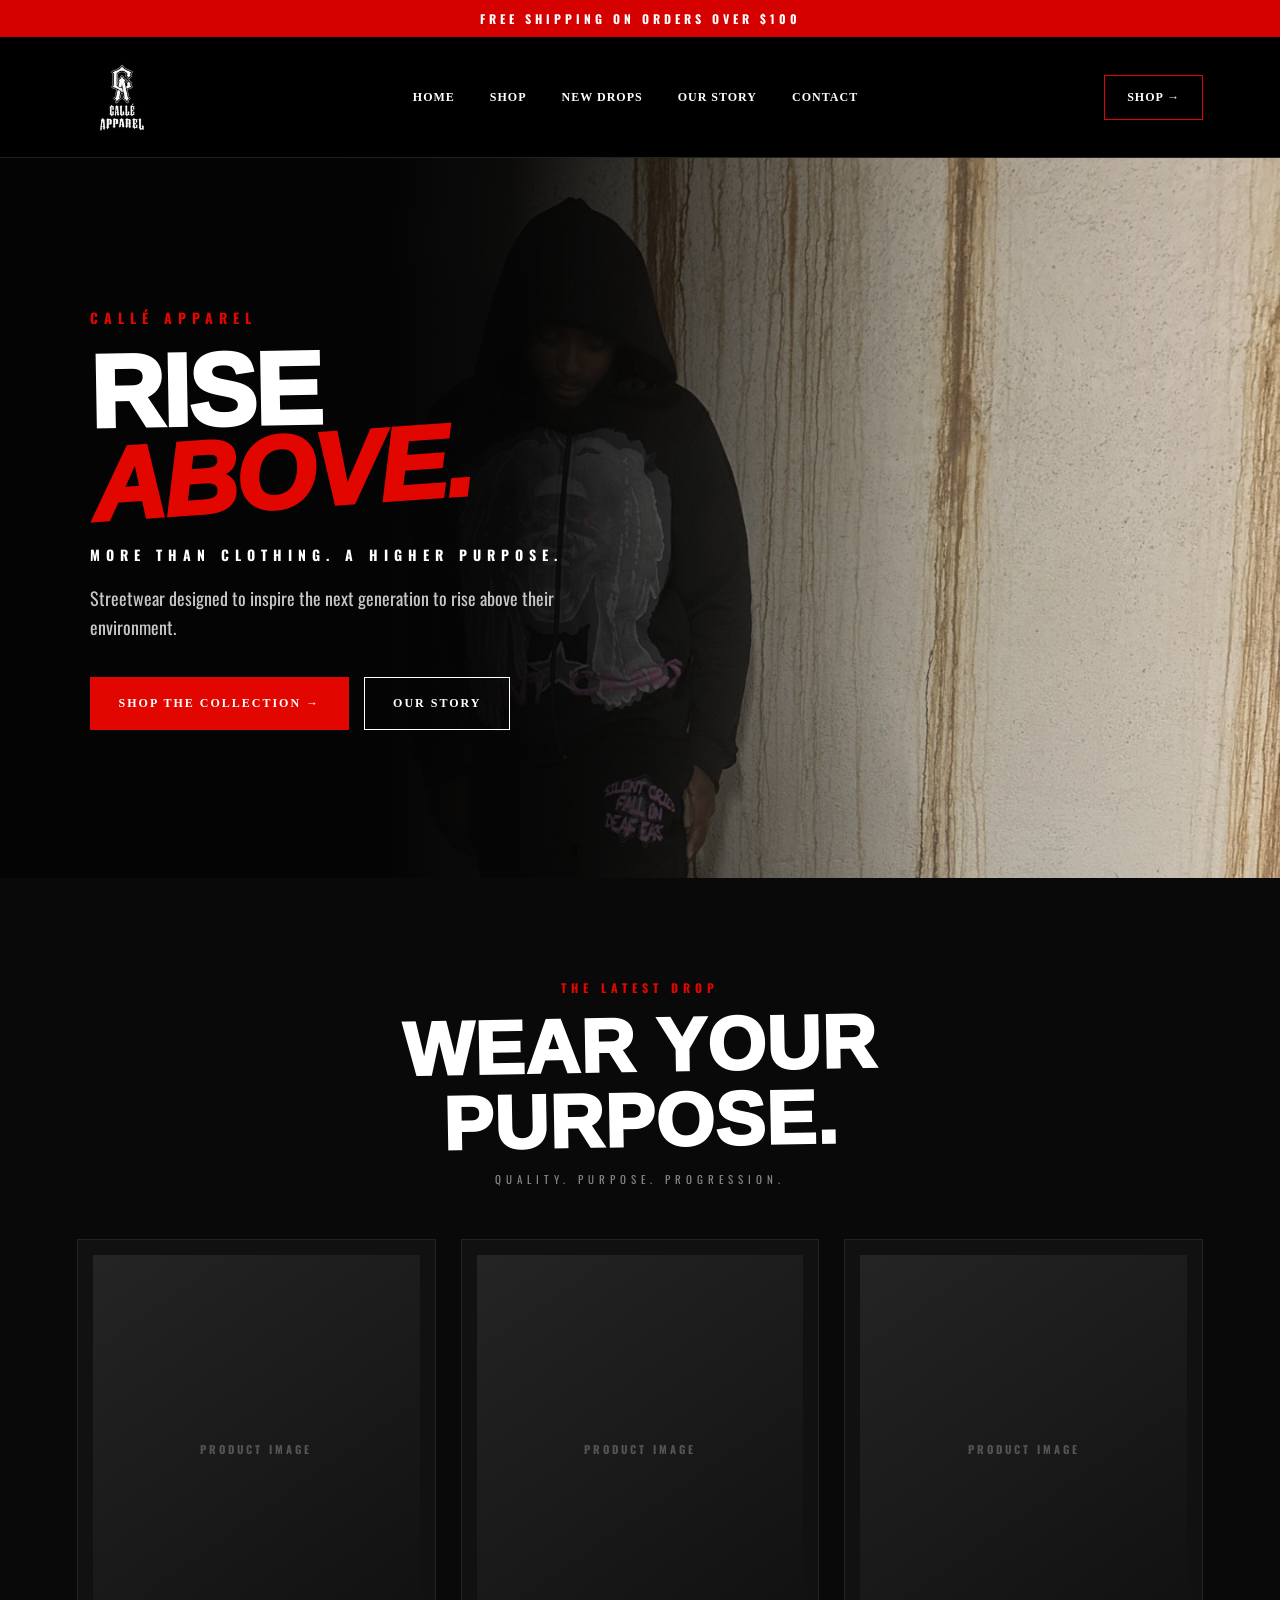
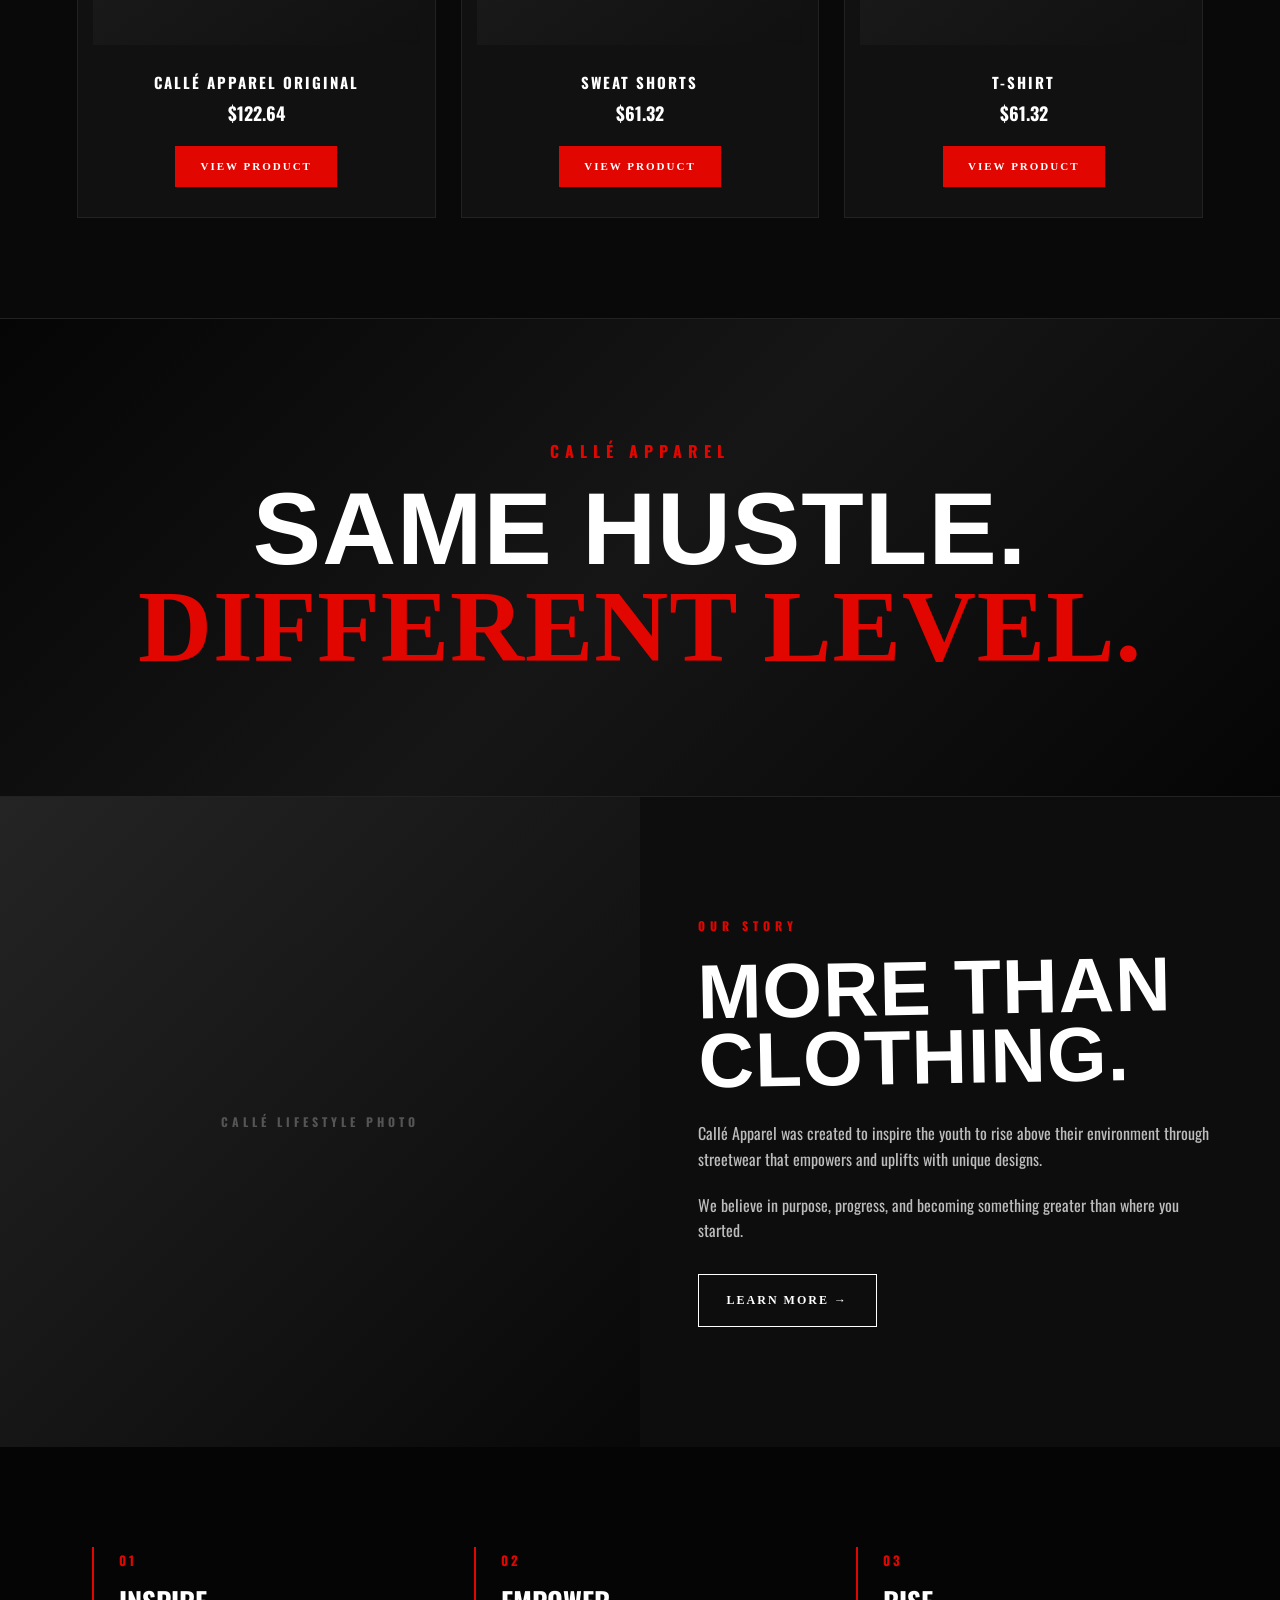
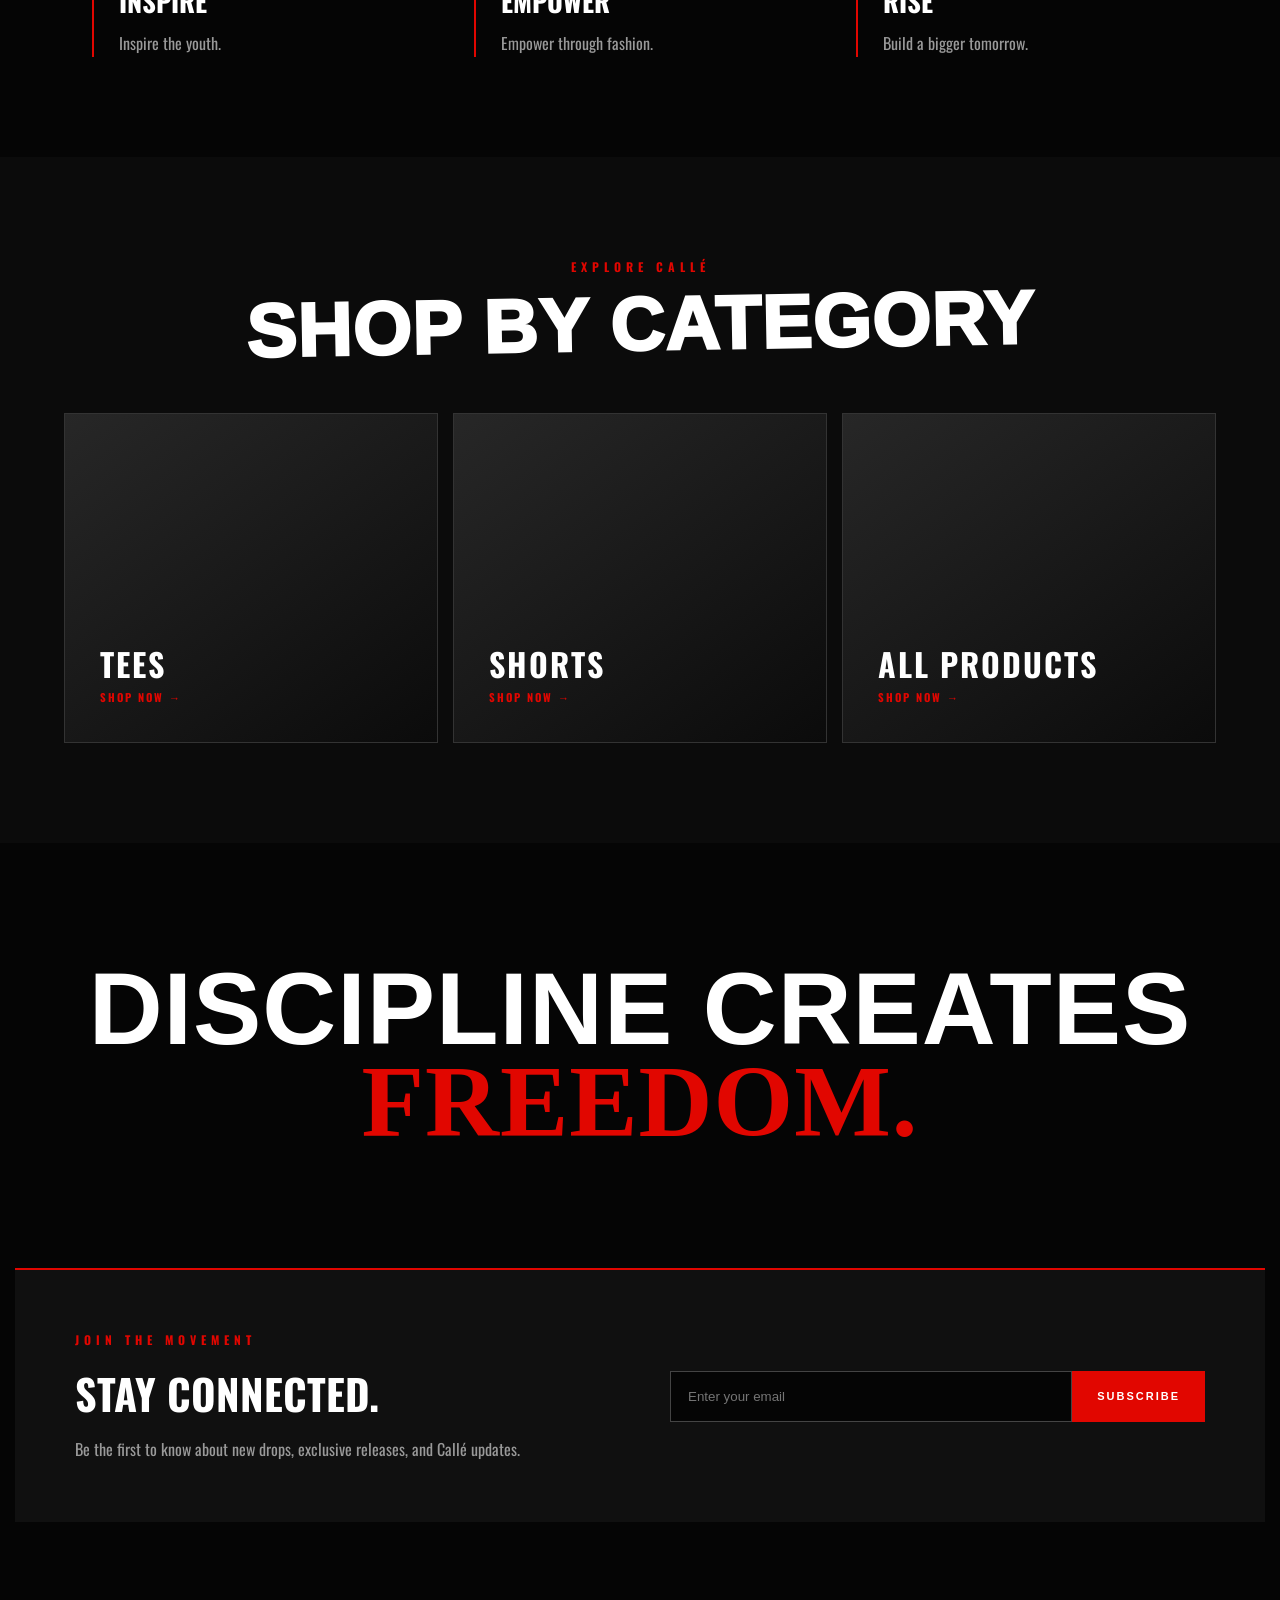
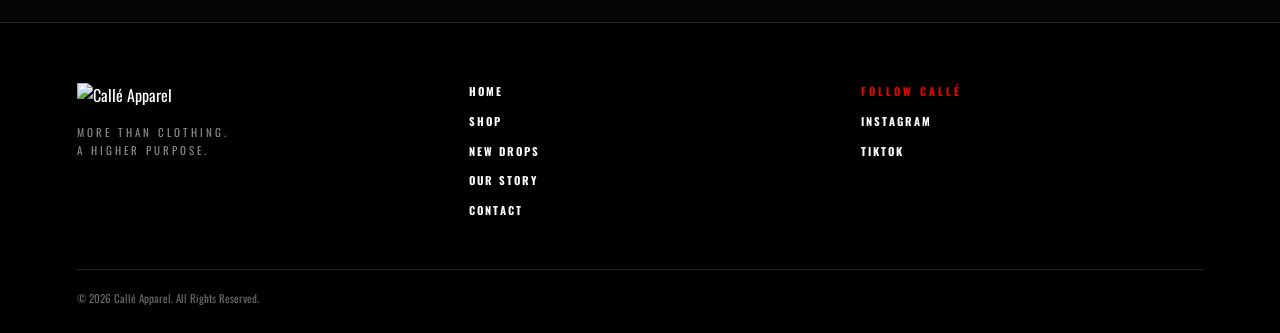
==== index.html @ 1a2d5266 "Update index.html" ====
<!DOCTYPE html>
<html lang="en">

<head>
    <meta charset="UTF-8">
    <meta name="viewport" content="width=device-width, initial-scale=1.0">

    <title>Callé Apparel | Rise Above</title>

    <meta name="description"
          content="Callé Apparel is streetwear designed to inspire the next generation to rise above their environment.">
    
<link rel="preconnect" href="https://fonts.googleapis.com">
<link rel="preconnect" href="https://fonts.gstatic.com" crossorigin>

<link href="https://fonts.googleapis.com/css2?family=Barrio&family=Oswald:wght@400;500;600;700&family=Permanent+Marker&display=swap" rel="stylesheet">
    <link rel="stylesheet" href="style.css">
</head>

<body>

    <!-- ANNOUNCEMENT BAR -->
    <div class="announcement-bar">
        FREE SHIPPING ON ORDERS OVER $100
    </div>


    <!-- NAVIGATION -->
    <header class="site-header">

        <a href="index.html" class="logo">
            <img src="images/Calle-logo.png.jpg" alt="Callé Apparel">
        </a>

        <nav class="nav-links">
            <a href="index.html">HOME</a>
            <a href="#shop">SHOP</a>
            <a href="#new-drops">NEW DROPS</a>
            <a href="#story">OUR STORY</a>
            <a href="#contact">CONTACT</a>
        </nav>

        <a href="#shop" class="nav-shop">
            SHOP →
        </a>

    </header>


    <!-- HERO -->
    <main>

        <section class="hero">

            <div class="hero-overlay"></div>

            <div class="hero-content">

                <p class="hero-small">
                    CALLÉ APPAREL
                </p>

                <h1>
                    RISE
                    <span>ABOVE.</span>
                </h1>

                <p class="hero-tagline">
                    MORE THAN CLOTHING. A HIGHER PURPOSE.
                </p>

                <p class="hero-description">
                    Streetwear designed to inspire the next generation
                    to rise above their environment.
                </p>

                <div class="hero-buttons">

                    <a href="#shop" class="btn btn-red">
                        SHOP THE COLLECTION →
                    </a>

                    <a href="#story" class="btn btn-outline">
                        OUR STORY
                    </a>

                </div>

            </div>

        </section>


        <!-- LATEST DROP -->
        <section class="latest-drop" id="new-drops">

            <div class="section-heading">

                <p>THE LATEST DROP</p>

                <h2>WEAR YOUR PURPOSE.</h2>

                <p class="section-subtitle">
                    Quality. Purpose. Progression.
                </p>

            </div>


            <div class="product-grid" id="shop">

                <!-- PRODUCT 1 -->
                <article class="product-card">

                    <div class="product-image">
                        <div class="image-placeholder">
                            PRODUCT IMAGE
                        </div>
                    </div>

                    <h3>CALLÉ APPAREL ORIGINAL</h3>

                    <p class="price">$122.64</p>

                    <a href="#" class="product-button">
                        VIEW PRODUCT
                    </a>

                </article>


                <!-- PRODUCT 2 -->
                <article class="product-card">

                    <div class="product-image">
                        <div class="image-placeholder">
                            PRODUCT IMAGE
                        </div>
                    </div>

                    <h3>SWEAT SHORTS</h3>

                    <p class="price">$61.32</p>

                    <a href="#" class="product-button">
                        VIEW PRODUCT
                    </a>

                </article>


                <!-- PRODUCT 3 -->
                <article class="product-card">

                    <div class="product-image">
                        <div class="image-placeholder">
                            PRODUCT IMAGE
                        </div>
                    </div>

                    <h3>T-SHIRT</h3>

                    <p class="price">$61.32</p>

                    <a href="#" class="product-button">
                        VIEW PRODUCT
                    </a>

                </article>

            </div>

        </section>


        <!-- BRAND STATEMENT -->
        <section class="statement-section">

            <p>CALLÉ APPAREL</p>

            <h2>
                SAME HUSTLE.<br>
                <span>DIFFERENT LEVEL.</span>
            </h2>

        </section>


        <!-- OUR STORY -->
        <section class="story-section" id="story">

            <div class="story-image">
                <div class="story-image-placeholder">
                    CALLÉ LIFESTYLE PHOTO
                </div>
            </div>

            <div class="story-content">

                <p class="section-label">
                    OUR STORY
                </p>

                <h2>
                    MORE THAN<br>
                    CLOTHING.
                </h2>

                <p>
                    Callé Apparel was created to inspire the youth to
                    rise above their environment through streetwear
                    that empowers and uplifts with unique designs.
                </p>

                <p>
                    We believe in purpose, progress, and becoming
                    something greater than where you started.
                </p>

                <a href="#" class="btn btn-outline">
                    LEARN MORE →
                </a>

            </div>

        </section>


        <!-- MISSION -->
        <section class="mission">

            <div class="mission-item">
                <span>01</span>
                <h3>INSPIRE</h3>
                <p>Inspire the youth.</p>
            </div>

            <div class="mission-item">
                <span>02</span>
                <h3>EMPOWER</h3>
                <p>Empower through fashion.</p>
            </div>

            <div class="mission-item">
                <span>03</span>
                <h3>RISE</h3>
                <p>Build a bigger tomorrow.</p>
            </div>

        </section>


        <!-- SHOP BY CATEGORY -->
        <section class="categories">

            <div class="section-heading">

                <p>EXPLORE CALLÉ</p>

                <h2>SHOP BY CATEGORY</h2>

            </div>


            <div class="category-grid">

                <a href="#" class="category-card">
                    <h3>TEES</h3>
                    <span>SHOP NOW →</span>
                </a>

                <a href="#" class="category-card">
                    <h3>SHORTS</h3>
                    <span>SHOP NOW →</span>
                </a>

                <a href="#" class="category-card">
                    <h3>ALL PRODUCTS</h3>
                    <span>SHOP NOW →</span>
                </a>

            </div>

        </section>


        <!-- QUOTE -->
        <section class="brand-quote">

            <h2>
                DISCIPLINE CREATES
                <span>FREEDOM.</span>
            </h2>

        </section>


        <!-- NEWSLETTER -->
        <section class="newsletter">

            <div>

                <p class="section-label">
                    JOIN THE MOVEMENT
                </p>

                <h2>STAY CONNECTED.</h2>

                <p>
                    Be the first to know about new drops,
                    exclusive releases, and Callé updates.
                </p>

            </div>


            <form class="newsletter-form">

                <input
                    type="email"
                    placeholder="Enter your email"
                    required>

                <button type="submit">
                    SUBSCRIBE
                </button>

            </form>

        </section>

    </main>


    <!-- FOOTER -->
    <footer id="contact">

        <div class="footer-brand">

            <img src="images/calle-logo.png.jpg"
                 alt="Callé Apparel">

            <p>
                MORE THAN CLOTHING.<br>
                A HIGHER PURPOSE.
            </p>

        </div>


        <div class="footer-links">

            <a href="index.html">HOME</a>
            <a href="#shop">SHOP</a>
            <a href="#new-drops">NEW DROPS</a>
            <a href="#story">OUR STORY</a>
            <a href="#">CONTACT</a>

        </div>


        <div class="footer-social">

            <p>FOLLOW CALLÉ</p>

            <a href="#">INSTAGRAM</a>
            <a href="#">TIKTOK</a>

        </div>


        <div class="copyright">
            © 2026 Callé Apparel. All Rights Reserved.
        </div>

    </footer>

</body>
</html>
---- style.css ----
/* ========================================
   CALLÉ APPAREL
   Black / White / Red Streetwear Theme
======================================== */

* {
    margin: 0;
    padding: 0;
    box-sizing: border-box;
}

html {
    scroll-behavior: smooth;
}

body {
    background: #050505;
    color: #ffffff;
    font-family: 'Oswald', sans-serif;
    line-height: 1.6;
}

a {
    color: inherit;
    text-decoration: none;
}

img {
    max-width: 100%;
}


/* ANNOUNCEMENT BAR */

.announcement-bar {
    background: #d50000;
    color: #ffffff;
    text-align: center;
    padding: 9px 20px;
    font-size: 12px;
    font-weight: 800;
    letter-spacing: 4px;
}


/* HEADER */

.site-header {
    min-height: 100px;
    padding: 15px 6%;
    display: flex;
    align-items: center;
    justify-content: space-between;
    background: rgba(0, 0, 0, 0.96);
    border-bottom: 1px solid #222;
    position: relative;
    z-index: 10;
}

.logo img {
    width: 90px;
    display: block;
}

.nav-links {
    display: flex;
    align-items: center;
    gap: 35px;
}

.nav-links a {
    font-size: 12px;
    font-weight: 800;
    letter-spacing: 2px;
    transition: 0.3s ease;
}

.nav-links a:hover {
    color: #e10600;
}

.nav-shop {
    border: 1px solid #e10600;
    padding: 12px 22px;
    color: #ffffff;
    font-size: 12px;
    font-weight: 800;
    letter-spacing: 2px;
    transition: 0.3s ease;
}

.nav-shop:hover {
    background: #e10600;
}


/* HERO */

.hero {
    min-height: 720px;
    position: relative;
    display: flex;
    align-items: center;
    padding: 80px 7%;
    overflow: hidden;

    background:
        linear-gradient(
            90deg,
            #050505 0%,
            #050505 30%,
            rgba(5, 5, 5, 0.95) 40%,
            rgba(5, 5, 5, 0.60) 55%,
            rgba(5, 5, 5, 0.20) 75%,
            rgba(5, 5, 5, 0.10) 100%
        ),
        url("images/Calle-hero.jpg");

    background-size: cover;
    background-position: 72% 38%;
    background-repeat: no-repeat;
}


.hero-overlay {
    position: absolute;
    inset: 0;

    background:
        linear-gradient(
            90deg,
            rgba(0,0,0,0.25),
            rgba(0,0,0,0)
        );
}

.hero-content {
    position: relative;
    z-index: 2;
    width: 48%;
    max-width: 680px;
}

.hero-small {
    color: #e10600;
    font-size: 14px;
    font-weight: 900;
    letter-spacing: 6px;
    margin-bottom: 10px;
}

.hero h1 {
    font-size: clamp(75px, 12vw, 170px);
    line-height: 0.78;
    letter-spacing: -7px;
    font-weight: 1000;
    margin: 20px 0 35px;
}

.hero h1 span {
    color: #e10600;
    display: block;
    font-style: italic;
}

.hero-tagline {
    font-size: 14px;
    font-weight: 900;
    letter-spacing: 6px;
    margin-bottom: 18px;
}

.hero-description {
    max-width: 550px;
    color: #c7c7c7;
    font-size: 18px;
    margin-bottom: 35px;
}

.hero-buttons {
    display: flex;
    flex-wrap: wrap;
    gap: 15px;
}


/* BUTTONS */

.btn {
    display: inline-block;
    padding: 16px 28px;
    font-size: 12px;
    font-weight: 900;
    letter-spacing: 2px;
    transition: 0.25s ease;
}

.btn-red {
    background: #e10600;
    border: 1px solid #e10600;
}

.btn-red:hover {
    background: #ffffff;
    color: #000000;
    border-color: #ffffff;
}

.btn-outline {
    border: 1px solid #ffffff;
}

.btn-outline:hover {
    background: #ffffff;
    color: #000000;
}


/* SECTION HEADINGS */

.section-heading {
    text-align: center;
    max-width: 850px;
    margin: 0 auto 50px;
}

.section-heading > p:first-child,
.section-label {
    color: #e10600;
    font-size: 12px;
    font-weight: 900;
    letter-spacing: 5px;
}

.section-heading h2 {
    font-size: clamp(38px, 6vw, 75px);
    line-height: 1;
    margin: 12px 0;
    font-weight: 1000;
}

.section-subtitle {
    color: #888;
    text-transform: uppercase;
    font-size: 11px;
    letter-spacing: 5px;
}


/* LATEST DROP */

.latest-drop {
    padding: 100px 6%;
    background: #090909;
}

.product-grid {
    display: grid;
    grid-template-columns: repeat(3, 1fr);
    gap: 25px;
    max-width: 1250px;
    margin: auto;
}

.product-card {
    background: #111111;
    padding: 15px 15px 30px;
    text-align: center;
    border: 1px solid #222;
    transition: 0.3s ease;
}

.product-card:hover {
    transform: translateY(-8px);
    border-color: #e10600;
}

.product-image {
    height: 390px;
    background: linear-gradient(145deg, #242424, #101010);
    margin-bottom: 25px;
    display: flex;
    align-items: center;
    justify-content: center;
}

.image-placeholder {
    color: #555;
    font-size: 11px;
    font-weight: 800;
    letter-spacing: 3px;
}

.product-card h3 {
    font-size: 15px;
    letter-spacing: 2px;
    margin-bottom: 5px;
}

.price {
    font-size: 18px;
    font-weight: 800;
    margin-bottom: 18px;
}

.product-button {
    display: inline-block;
    background: #e10600;
    padding: 12px 25px;
    font-size: 11px;
    font-weight: 900;
    letter-spacing: 2px;
    transition: 0.25s ease;
}

.product-button:hover {
    background: #ffffff;
    color: #000000;
}


/* STATEMENT */

.statement-section {
    padding: 120px 7%;
    text-align: center;
    border-top: 1px solid #222;
    border-bottom: 1px solid #222;
    background:
        linear-gradient(
            135deg,
            #050505,
            #161616,
            #050505
        );
}

.statement-section p {
    color: #e10600;
    font-weight: 900;
    letter-spacing: 6px;
    margin-bottom: 15px;
}

.statement-section h2 {
    font-size: clamp(45px, 8vw, 105px);
    line-height: 0.95;
}

.statement-section h2 span {
    color: #e10600;
}


/* OUR STORY */

.story-section {
    display: grid;
    grid-template-columns: 1fr 1fr;
    min-height: 650px;
}

.story-image {
    background:
        linear-gradient(
            135deg,
            #242424,
            #080808
        );

    display: flex;
    align-items: center;
    justify-content: center;
}

.story-image-placeholder {
    color: #555;
    font-size: 12px;
    letter-spacing: 4px;
    font-weight: 800;
}

.story-content {
    padding: 90px 9%;
    display: flex;
    flex-direction: column;
    justify-content: center;
    background: #0d0d0d;
}

.story-content h2 {
    font-size: clamp(48px, 6vw, 85px);
    line-height: 0.9;
    margin: 18px 0 30px;
}

.story-content p:not(.section-label) {
    color: #bcbcbc;
    margin-bottom: 20px;
    max-width: 600px;
}

.story-content .btn {
    align-self: flex-start;
    margin-top: 10px;
}


/* MISSION */

.mission {
    display: grid;
    grid-template-columns: repeat(3, 1fr);
    max-width: 1250px;
    margin: auto;
    padding: 100px 6%;
    gap: 50px;
}

.mission-item {
    border-left: 2px solid #e10600;
    padding-left: 25px;
}

.mission-item span {
    color: #e10600;
    font-size: 13px;
    font-weight: 900;
    letter-spacing: 3px;
}

.mission-item h3 {
    font-size: 27px;
    margin: 8px 0;
}

.mission-item p {
    color: #999;
}


/* CATEGORIES */

.categories {
    padding: 100px 5%;
    background: #0b0b0b;
}

.category-grid {
    display: grid;
    grid-template-columns: repeat(3, 1fr);
    gap: 15px;
    max-width: 1350px;
    margin: auto;
}

.category-card {
    min-height: 330px;
    padding: 35px;
    display: flex;
    flex-direction: column;
    justify-content: flex-end;

    border: 1px solid #333;

    background:
        linear-gradient(
            145deg,
            #272727,
            #0b0b0b
        );

    transition: 0.3s ease;
}

.category-card:hover {
    border-color: #e10600;
    transform: translateY(-5px);
}

.category-card h3 {
    font-size: 32px;
    letter-spacing: 2px;
}

.category-card span {
    color: #e10600;
    font-size: 11px;
    font-weight: 900;
    letter-spacing: 2px;
}


/* BRAND QUOTE */

.brand-quote {
    padding: 120px 5%;
    text-align: center;
}

.brand-quote h2 {
    font-size: clamp(50px, 8vw, 110px);
    line-height: 0.9;
}

.brand-quote span {
    color: #e10600;
}


/* NEWSLETTER */

.newsletter {
    max-width: 1250px;
    margin: 0 auto 100px;
    padding: 60px;

    display: grid;
    grid-template-columns: 1fr 1fr;
    align-items: center;
    gap: 60px;

    background: #101010;
    border-top: 2px solid #e10600;
}

.newsletter h2 {
    font-size: 42px;
    margin: 10px 0;
}

.newsletter p:not(.section-label) {
    color: #999;
}

.newsletter-form {
    display: flex;
}

.newsletter-form input {
    flex: 1;
    background: #050505;
    border: 1px solid #444;
    color: #ffffff;
    padding: 17px;
    outline: none;
}

.newsletter-form input:focus {
    border-color: #e10600;
}

.newsletter-form button {
    border: none;
    background: #e10600;
    color: #ffffff;
    padding: 0 25px;
    font-size: 11px;
    font-weight: 900;
    letter-spacing: 2px;
    cursor: pointer;
}


/* FOOTER */

footer {
    padding: 60px 6% 25px;
    background: #000000;
    border-top: 1px solid #222;

    display: grid;
    grid-template-columns: 1fr 1fr 1fr;
    gap: 50px;
}

.footer-brand img {
    width: 110px;
    margin-bottom: 15px;
}

.footer-brand p {
    color: #888;
    font-size: 11px;
    letter-spacing: 3px;
}

.footer-links,
.footer-social {
    display: flex;
    flex-direction: column;
    gap: 12px;
}

.footer-links a,
.footer-social a {
    font-size: 11px;
    font-weight: 800;
    letter-spacing: 2px;
}

.footer-links a:hover,
.footer-social a:hover {
    color: #e10600;
}

.footer-social p {
    color: #e10600;
    font-size: 11px;
    font-weight: 900;
    letter-spacing: 3px;
}

.copyright {
    grid-column: 1 / -1;
    border-top: 1px solid #222;
    padding-top: 20px;
    color: #666;
    font-size: 11px;
}
/* STREETWEAR TYPOGRAPHY */

.hero h1,
.section-heading h2,
.statement-section h2,
.story-content h2,
.brand-quote h2 {
    font-family: 'Anton', sans-serif;
    text-transform: uppercase;
    letter-spacing: 1px;
}

.nav-links,
.nav-shop,
.btn,
.product-button,
.product-card h3,
.category-card h3 {
    font-family: 'Oswald', sans-serif;
    text-transform: uppercase;
}


/* HAND-DRAWN STREET STYLE */

.hero h1 span {
    font-family: 'Permanent Marker', cursive;
    color: #e10600;
    transform: rotate(-3deg);
    display: block;
    letter-spacing: -2px;
}

.brand-quote span {
    font-family: 'Permanent Marker', cursive;
    color: #e10600;
}

.statement-section h2 span {
    font-family: 'Permanent Marker', cursive;
}

/* ========================================
   MOBILE
======================================== */

@media (max-width: 900px) {

    .site-header {
        flex-direction: column;
        gap: 20px;
        padding: 20px;
    }

    .nav-links {
        flex-wrap: wrap;
        justify-content: center;
        gap: 18px;
    }

    .nav-shop {
        display: none;
    }

    .hero {
        min-height: 650px;
        padding: 70px 7%;
    }

    .hero h1 {
        letter-spacing: -4px;
    }

    .product-grid,
    .category-grid,
    .mission {
        grid-template-columns: 1fr;
    }

    .product-image {
        height: 450px;
    }

    .story-section {
        grid-template-columns: 1fr;
    }

    .story-image {
        min-height: 400px;
    }

    .newsletter {
        margin: 0 20px 70px;
        padding: 40px 25px;
        grid-template-columns: 1fr;
    }

    footer {
        grid-template-columns: 1fr;
    }

}


@media (max-width: 550px) {

    .announcement-bar {
        font-size: 9px;
        letter-spacing: 2px;
    }

    .logo img {
        width: 75px;
    }

    .nav-links {
        gap: 12px;
    }

    .nav-links a {
        font-size: 9px;
        letter-spacing: 1px;
    }

    .hero {
        min-height: 570px;
    }

    .hero h1 {
        font-size: 70px;
    }

    .hero-tagline {
        letter-spacing: 3px;
    }

    .hero-description {
        font-size: 15px;
    }

    .hero-buttons {
        flex-direction: column;
        align-items: flex-start;
    }

    .product-image {
        height: 330px;
    }

    .newsletter-form {
        flex-direction: column;
    }

    .newsletter-form button {
        padding: 17px;
    }

}
/* ========================================
   CALLÉ GRAFFITI STREET STYLE
======================================== */

/* Main graffiti headings */
.hero h1,
.section-heading h2,
.statement-section h2,
.story-content h2,
.brand-quote h2 {
    font-family: 'Rubik Spray Paint', 'Anton', sans-serif;
    text-transform: uppercase;
    letter-spacing: 1px;
}

/* Main hero */
.hero h1 {
    font-size: clamp(75px, 11vw, 155px);
    line-height: 0.82;
    transform: rotate(-1deg);
}

/* RISE */
.hero h1 {
    color: #ffffff;
}

/* ABOVE */
.hero h1 span {
    font-family: 'Rubik Spray Paint', 'Permanent Marker', cursive;
    color: #e10600;
    display: block;
    transform: rotate(-3deg);
    letter-spacing: -2px;
}

/* Navigation gets a subtle street look */
.nav-links a,
.nav-shop {
    font-family: 'Permanent Marker', cursive;
    letter-spacing: 1px;
}

/* Buttons */
.btn,
.product-button {
    font-family: 'Permanent Marker', cursive;
    text-transform: uppercase;
}

/* Product names stay clean/readable */
.product-card h3 {
    font-family: 'Oswald', sans-serif;
    font-weight: 700;
}

/* Big red statement words */
.statement-section h2 span,
.brand-quote span {
    font-family: 'Rubik Spray Paint', 'Permanent Marker', cursive;
    color: #e10600;
}

/* Story heading */
.story-content h2 {
    transform: rotate(-1deg);
}

/* Section titles */
.section-heading h2 {
    transform: rotate(-1deg);
}

/* Keep normal text clean */
.hero-description,
.story-content p,
.product-card .price,
.newsletter p {
    font-family: 'Oswald', sans-serif;
}
/* FINAL HERO TYPE ADJUSTMENTS */

.hero h1 {
    font-family: 'Rubik Spray Paint', sans-serif;
    font-size: clamp(72px, 8vw, 125px);
    line-height: 0.78;
    letter-spacing: -2px;
    margin: 20px 0 35px;
    transform: rotate(-1deg);
}

.hero h1 span {
    font-family: 'Rubik Spray Paint', sans-serif;
    color: #e10600;
    display: block;
    transform: rotate(-3deg);
    letter-spacing: -2px;
}
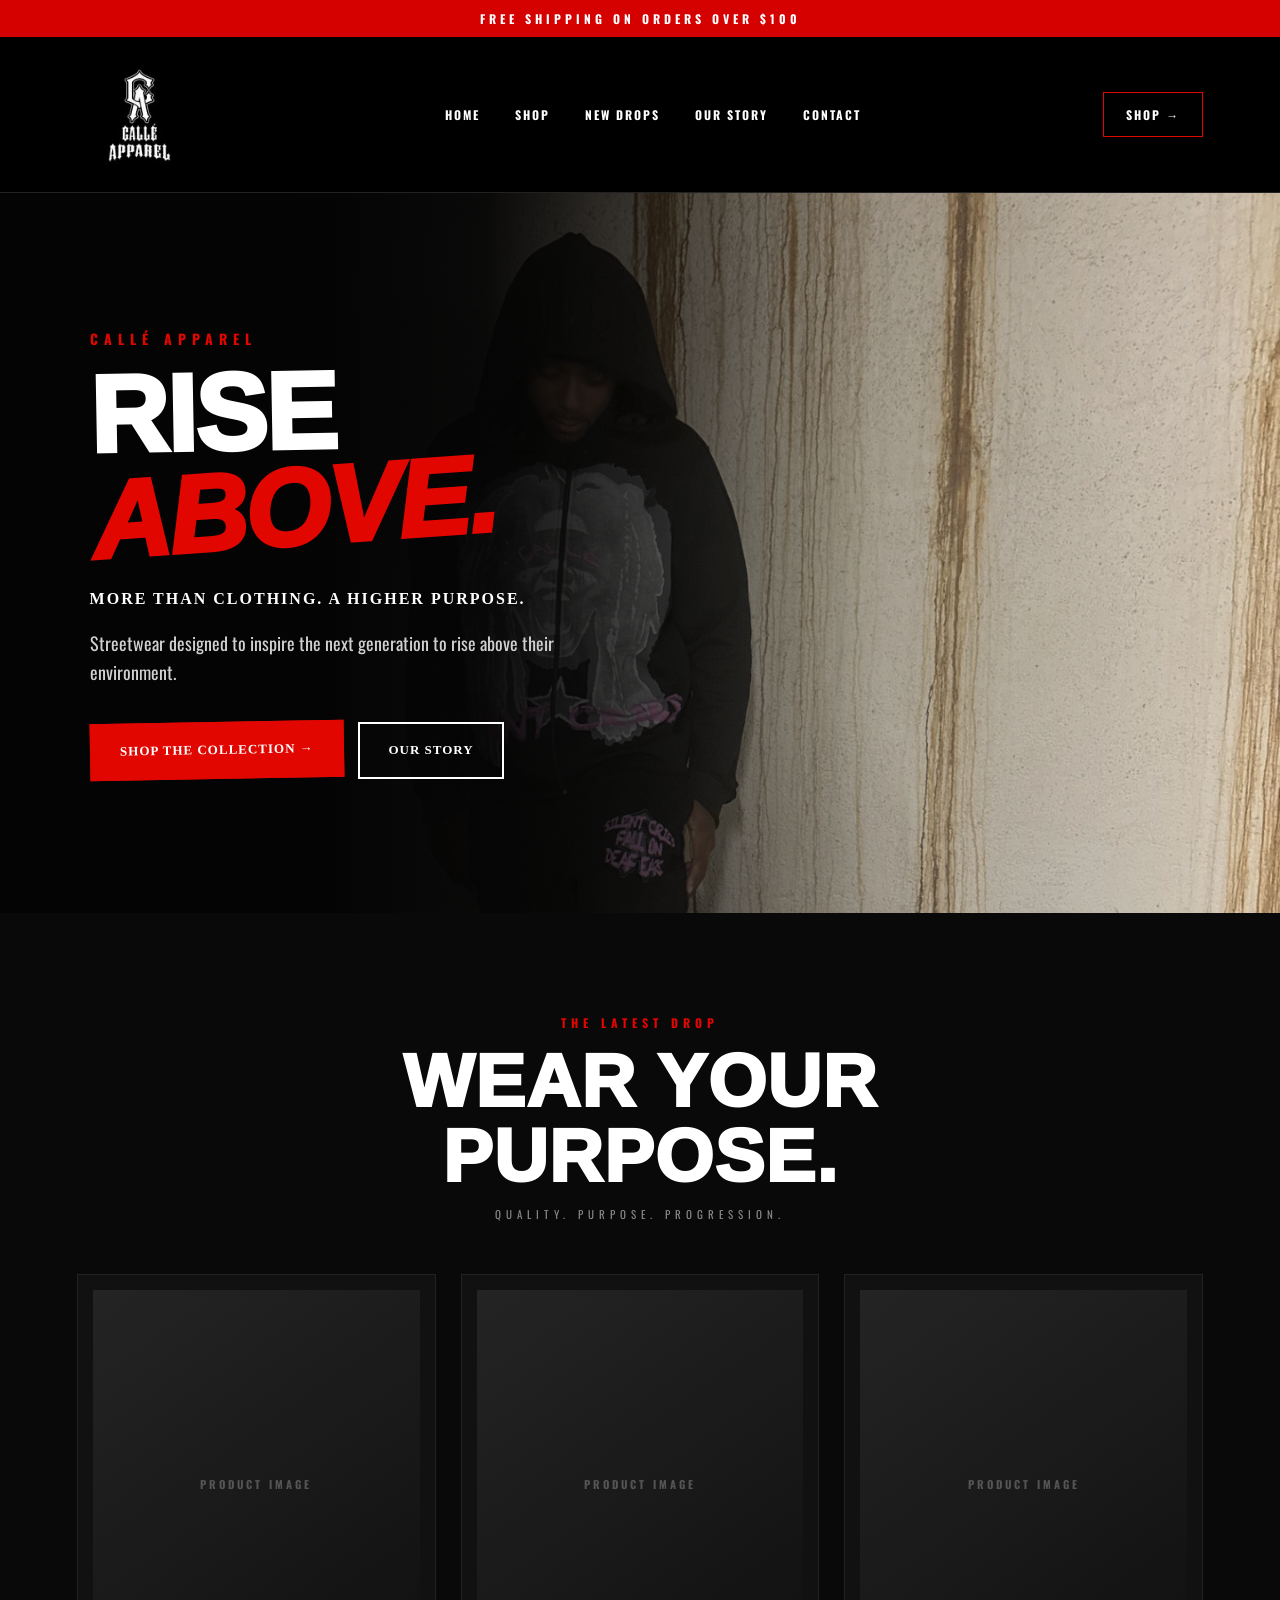
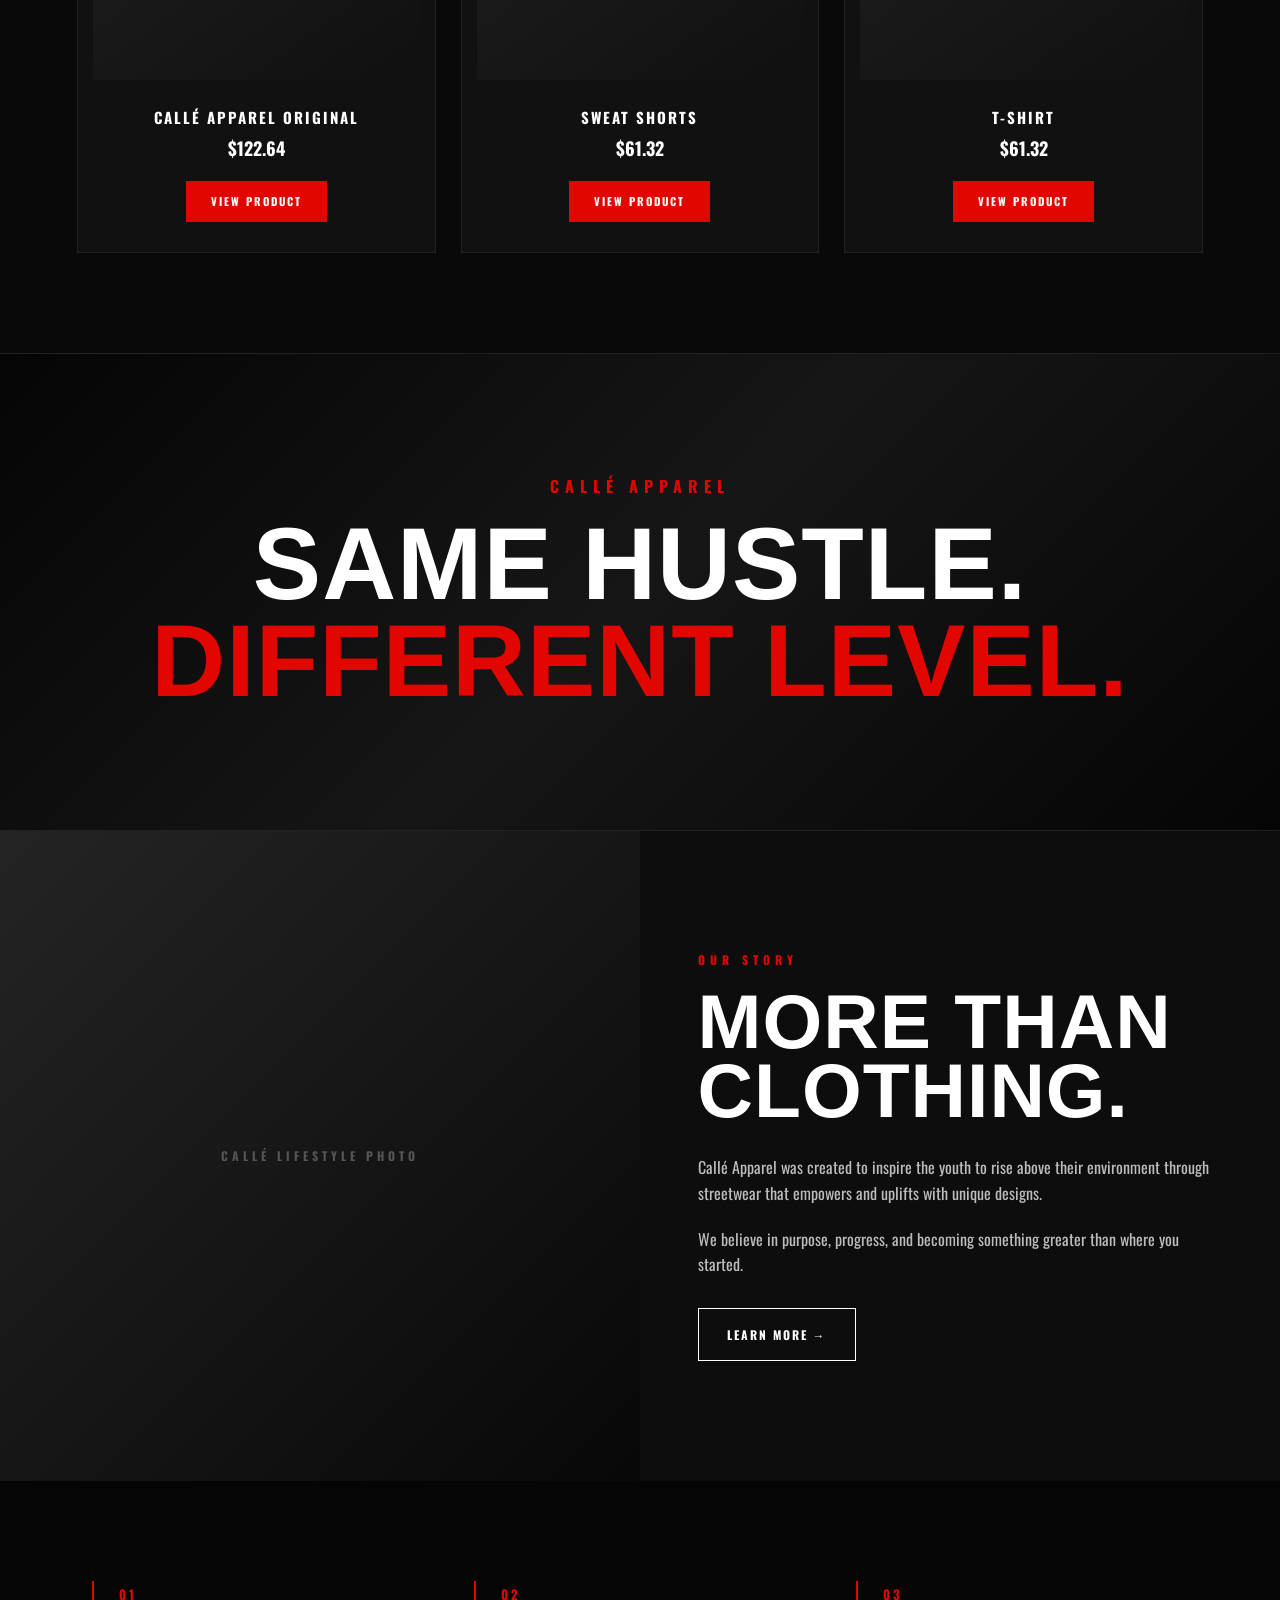
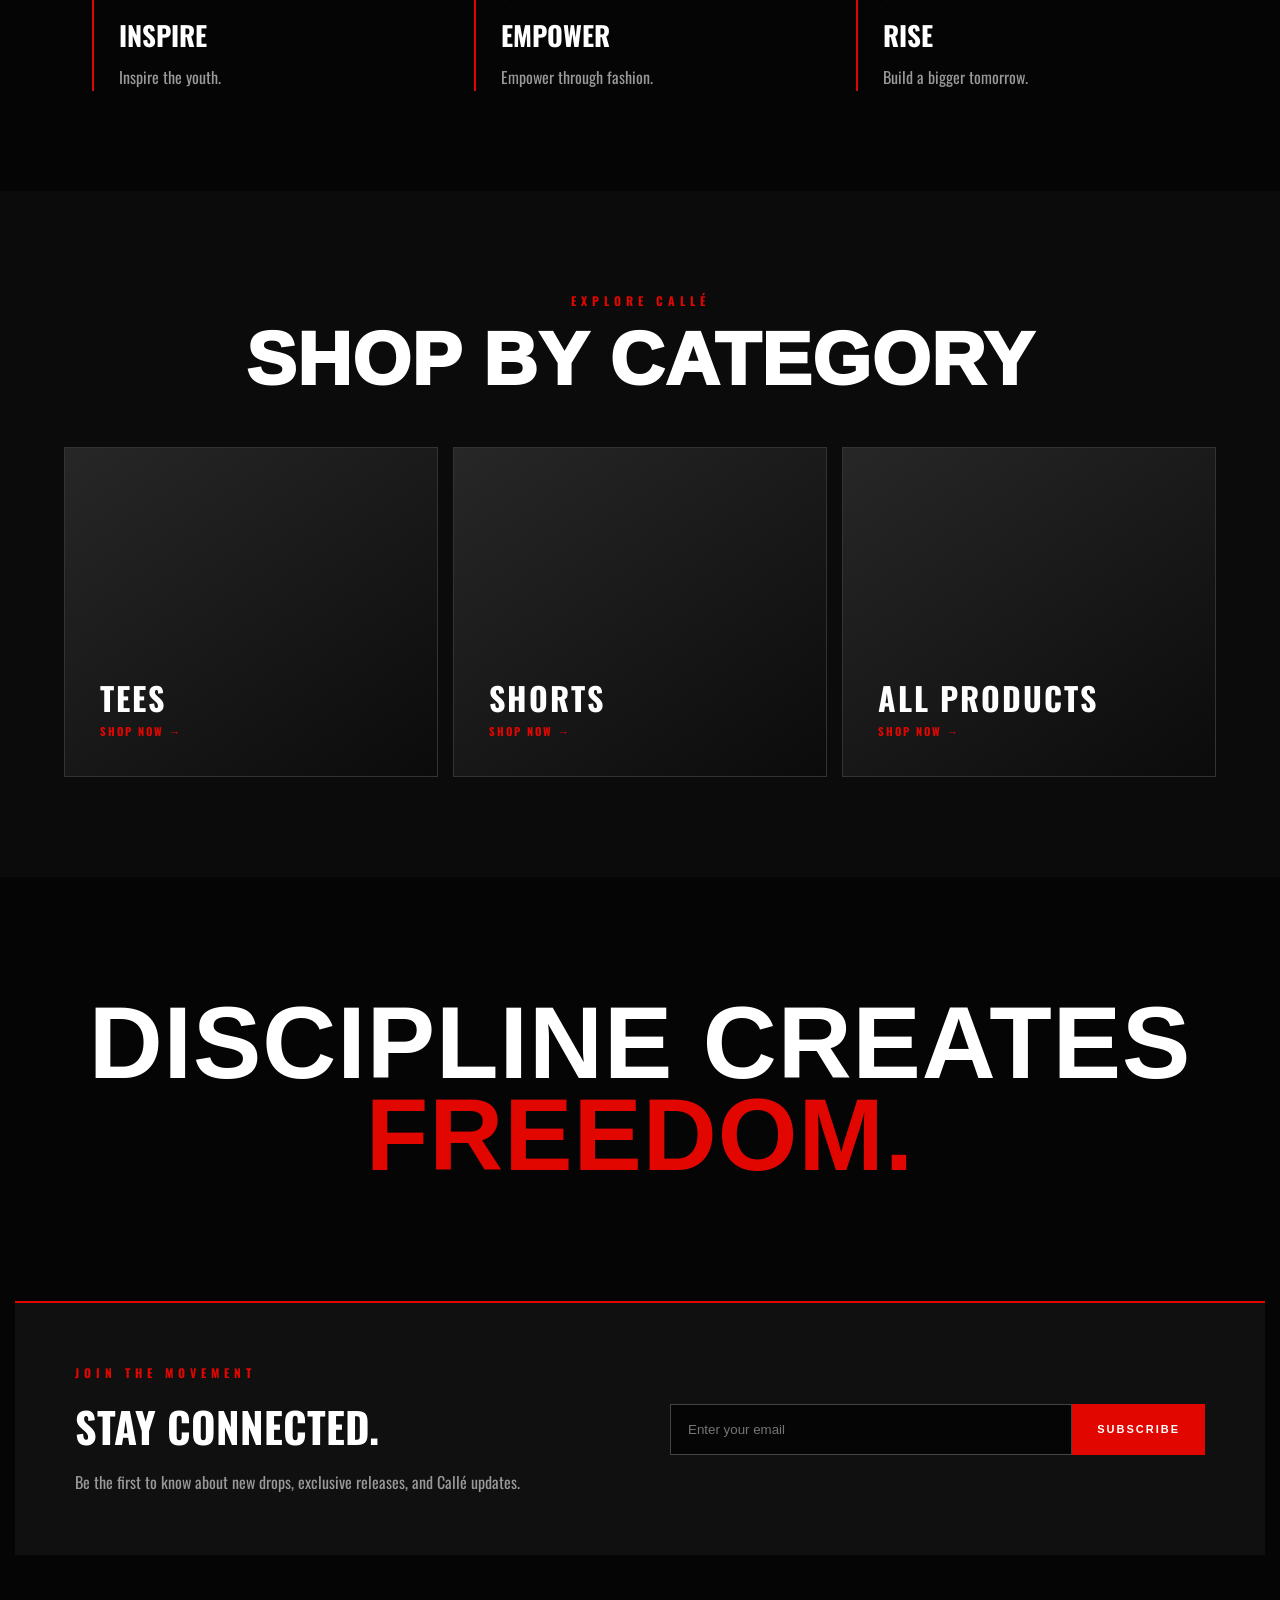
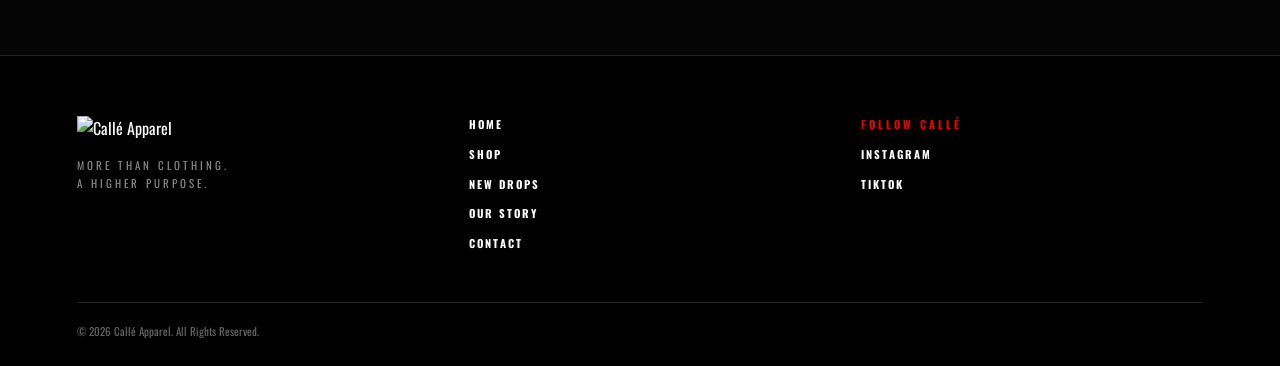
==== commit a8c0787c: "Update index.html" ====
--- a/index.html
+++ b/index.html
@@ -13,7 +13,7 @@
 <link rel="preconnect" href="https://fonts.googleapis.com">
 <link rel="preconnect" href="https://fonts.gstatic.com" crossorigin>
 
-<link href="https://fonts.googleapis.com/css2?family=Barrio&family=Oswald:wght@400;500;600;700&family=Permanent+Marker&display=swap" rel="stylesheet">
+<link href="https://fonts.googleapis.com/css2?family=Anton&family=Oswald:wght@400;500;600;700&family=Permanent+Marker&display=swap" rel="stylesheet">
     <link rel="stylesheet" href="style.css">
 </head>
 
--- a/style.css
+++ b/style.css
@@ -777,100 +777,185 @@
 
 }
 /* ========================================
-   CALLÉ GRAFFITI STREET STYLE
+   CALLÉ FINAL STREETWEAR STYLE
 ======================================== */
 
-/* Main graffiti headings */
-.hero h1,
+/* HERO PHOTO */
+.hero {
+    min-height: 720px;
+    position: relative;
+    display: flex;
+    align-items: center;
+    padding: 80px 7%;
+    overflow: hidden;
+
+    background:
+        linear-gradient(
+            90deg,
+            #050505 0%,
+            #050505 26%,
+            rgba(5,5,5,.96) 38%,
+            rgba(5,5,5,.70) 50%,
+            rgba(5,5,5,.25) 68%,
+            rgba(5,5,5,.08) 100%
+        ),
+        url("images/Calle-hero.jpg");
+
+    background-size: cover;
+    background-position: 72% 38%;
+    background-repeat: no-repeat;
+}
+
+/* REMOVE OLD DIAMOND */
+.hero::after {
+    display: none;
+}
+
+/* HERO TEXT AREA */
+.hero-content {
+    position: relative;
+    z-index: 2;
+    width: 48%;
+    max-width: 680px;
+}
+
+/* SMALL CALLÉ LABEL */
+.hero-small {
+    font-family: 'Oswald', sans-serif;
+    color: #e10600;
+    font-size: 14px;
+    font-weight: 700;
+    letter-spacing: 6px;
+}
+
+/* RISE ABOVE */
+.hero h1 {
+    font-family: 'Barrio', sans-serif;
+    font-size: clamp(80px, 8.5vw, 135px);
+    line-height: .78;
+    letter-spacing: -2px;
+    margin: 20px 0 38px;
+    color: #ffffff;
+    transform: rotate(-1deg);
+}
+
+.hero h1 span {
+    font-family: 'Barrio', sans-serif;
+    color: #e10600;
+    display: block;
+    transform: rotate(-3deg);
+    margin-top: 8px;
+}
+
+/* TAGLINE */
+.hero-tagline {
+    font-family: 'Permanent Marker', cursive;
+    font-size: 16px;
+    letter-spacing: 2px;
+    color: #ffffff;
+}
+
+/* BODY COPY */
+.hero-description {
+    font-family: 'Oswald', sans-serif;
+    font-size: 18px;
+    color: #d0d0d0;
+}
+
+/* BUTTONS */
+.hero .btn {
+    font-family: 'Permanent Marker', cursive;
+    font-size: 13px;
+    letter-spacing: 1px;
+}
+
+.hero .btn-red {
+    background: #e10600;
+    border: 2px solid #e10600;
+    transform: rotate(-1deg);
+}
+
+.hero .btn-outline {
+    border: 2px solid #ffffff;
+}
+
+/* BIG SECTION HEADINGS */
 .section-heading h2,
 .statement-section h2,
 .story-content h2,
 .brand-quote h2 {
-    font-family: 'Rubik Spray Paint', 'Anton', sans-serif;
+    font-family: 'Barrio', sans-serif;
     text-transform: uppercase;
-    letter-spacing: 1px;
-}
-
-/* Main hero */
-.hero h1 {
-    font-size: clamp(75px, 11vw, 155px);
-    line-height: 0.82;
-    transform: rotate(-1deg);
-}
-
-/* RISE */
-.hero h1 {
-    color: #ffffff;
-}
-
-/* ABOVE */
-.hero h1 span {
-    font-family: 'Rubik Spray Paint', 'Permanent Marker', cursive;
-    color: #e10600;
-    display: block;
-    transform: rotate(-3deg);
-    letter-spacing: -2px;
-}
-
-/* Navigation gets a subtle street look */
-.nav-links a,
-.nav-shop {
-    font-family: 'Permanent Marker', cursive;
-    letter-spacing: 1px;
-}
-
-/* Buttons */
-.btn,
-.product-button {
-    font-family: 'Permanent Marker', cursive;
-    text-transform: uppercase;
-}
-
-/* Product names stay clean/readable */
-.product-card h3 {
-    font-family: 'Oswald', sans-serif;
-    font-weight: 700;
-}
-
-/* Big red statement words */
+}
+
+/* RED GRAFFITI ACCENTS */
 .statement-section h2 span,
 .brand-quote span {
-    font-family: 'Rubik Spray Paint', 'Permanent Marker', cursive;
-    color: #e10600;
-}
-
-/* Story heading */
-.story-content h2 {
-    transform: rotate(-1deg);
-}
-
-/* Section titles */
-.section-heading h2 {
-    transform: rotate(-1deg);
-}
-
-/* Keep normal text clean */
-.hero-description,
-.story-content p,
-.product-card .price,
-.newsletter p {
+    font-family: 'Barrio', sans-serif;
+    color: #e10600;
+}
+
+/* KEEP PRODUCT INFORMATION CLEAN */
+.product-card h3,
+.price,
+.product-button,
+.category-card,
+.newsletter,
+footer {
     font-family: 'Oswald', sans-serif;
 }
-/* FINAL HERO TYPE ADJUSTMENTS */
-
-.hero h1 {
-    font-family: 'Rubik Spray Paint', sans-serif;
-    font-size: clamp(72px, 8vw, 125px);
-    line-height: 0.78;
-    letter-spacing: -2px;
-    margin: 20px 0 35px;
-    transform: rotate(-1deg);
-}
-
-.hero h1 span {
-    font-family: 'Rubik Spray Paint', sans-serif;
-    color: #e10600;
-    display: block;
-    transform: rotate(-3deg);
-    letter-spacing: -2px;
-}
+
+/* MAKE HEADER LOGO MORE VISIBLE */
+.logo img {
+    width: 125px;
+    height: auto;
+}
+
+/* MOBILE */
+@media (max-width: 900px) {
+
+    .hero {
+        min-height: 680px;
+        background-position: 62% center;
+    }
+
+    .hero-content {
+        width: 65%;
+    }
+
+    .hero h1 {
+        font-size: clamp(65px, 13vw, 105px);
+    }
+}
+
+@media (max-width: 550px) {
+
+    .hero {
+        min-height: 650px;
+        padding: 60px 6%;
+
+        background:
+            linear-gradient(
+                90deg,
+                rgba(5,5,5,.98) 0%,
+                rgba(5,5,5,.88) 60%,
+                rgba(5,5,5,.55) 100%
+            ),
+            url("images/Calle-hero.jpg");
+
+        background-size: cover;
+        background-position: 58% center;
+    }
+
+    .hero-content {
+        width: 100%;
+    }
+
+    .hero h1 {
+        font-size: 68px;
+    }
+
+    .logo img {
+        width: 100px;
+    }
+}
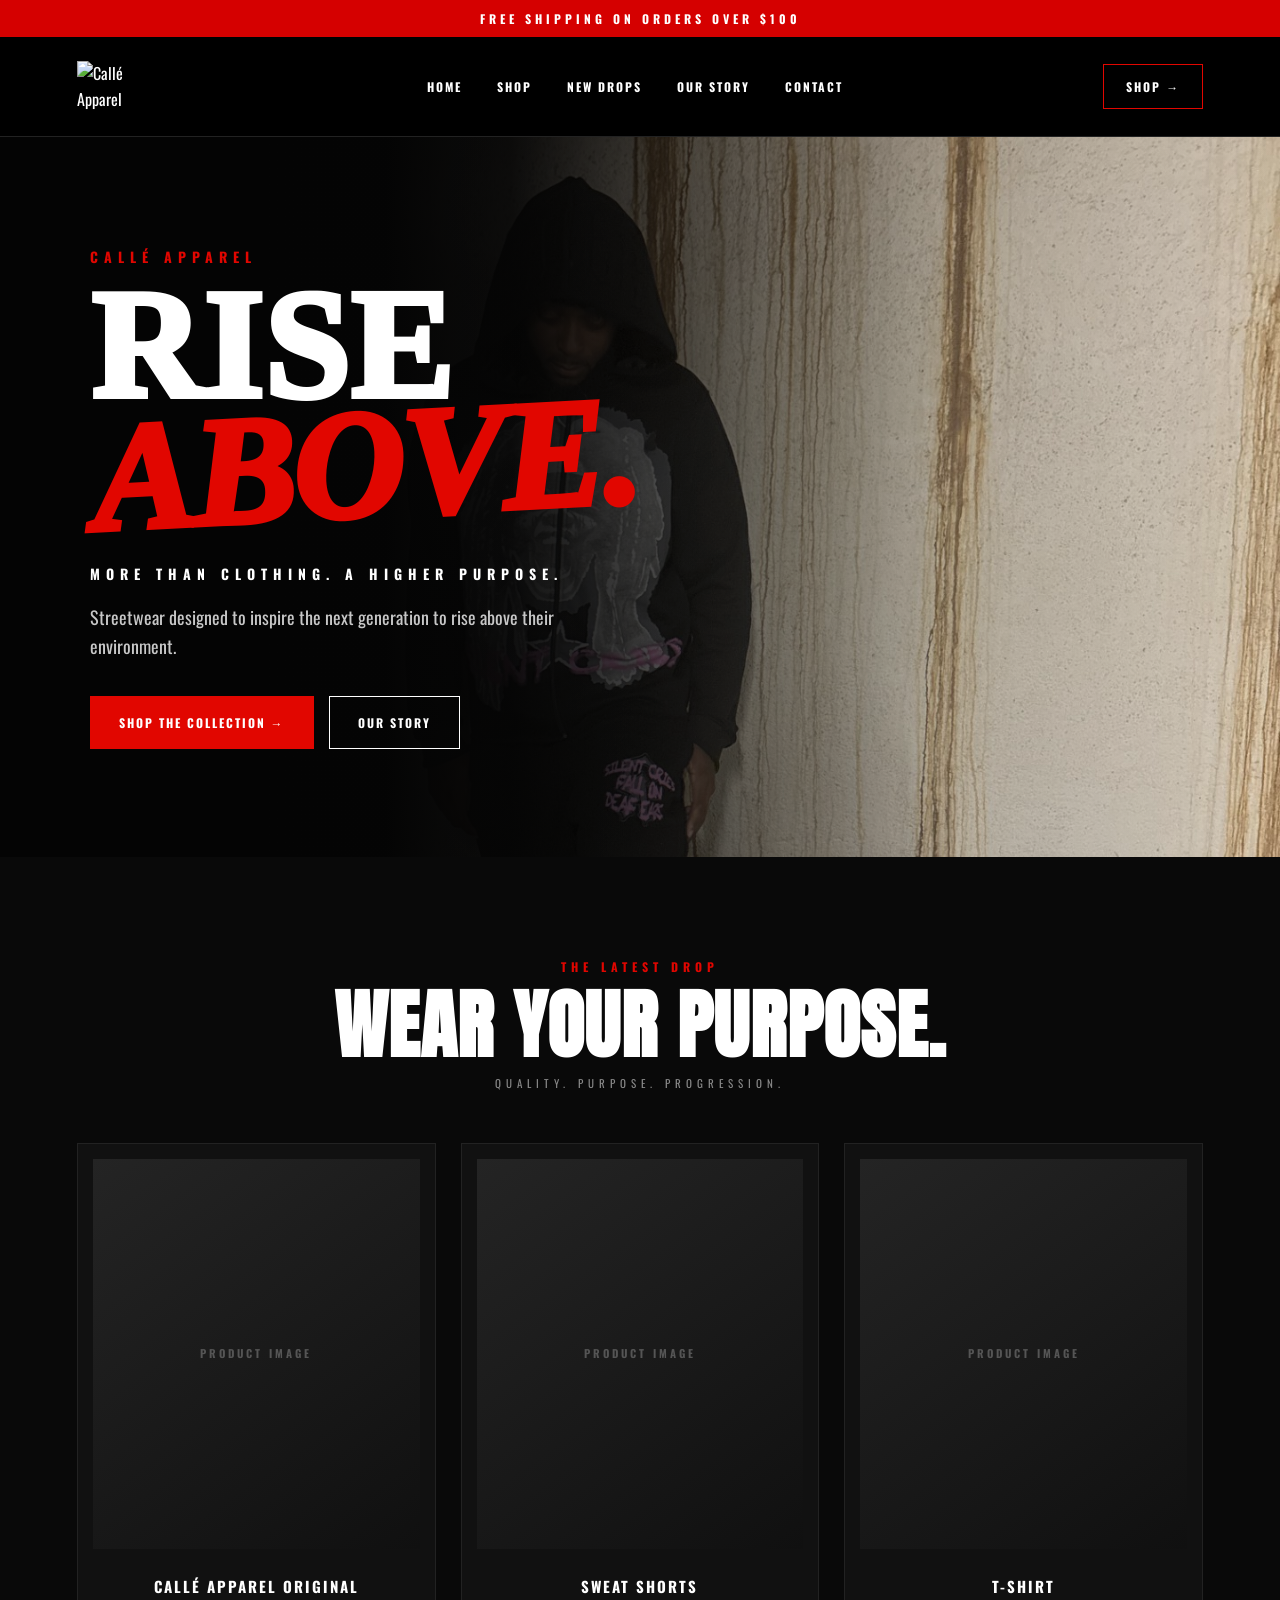
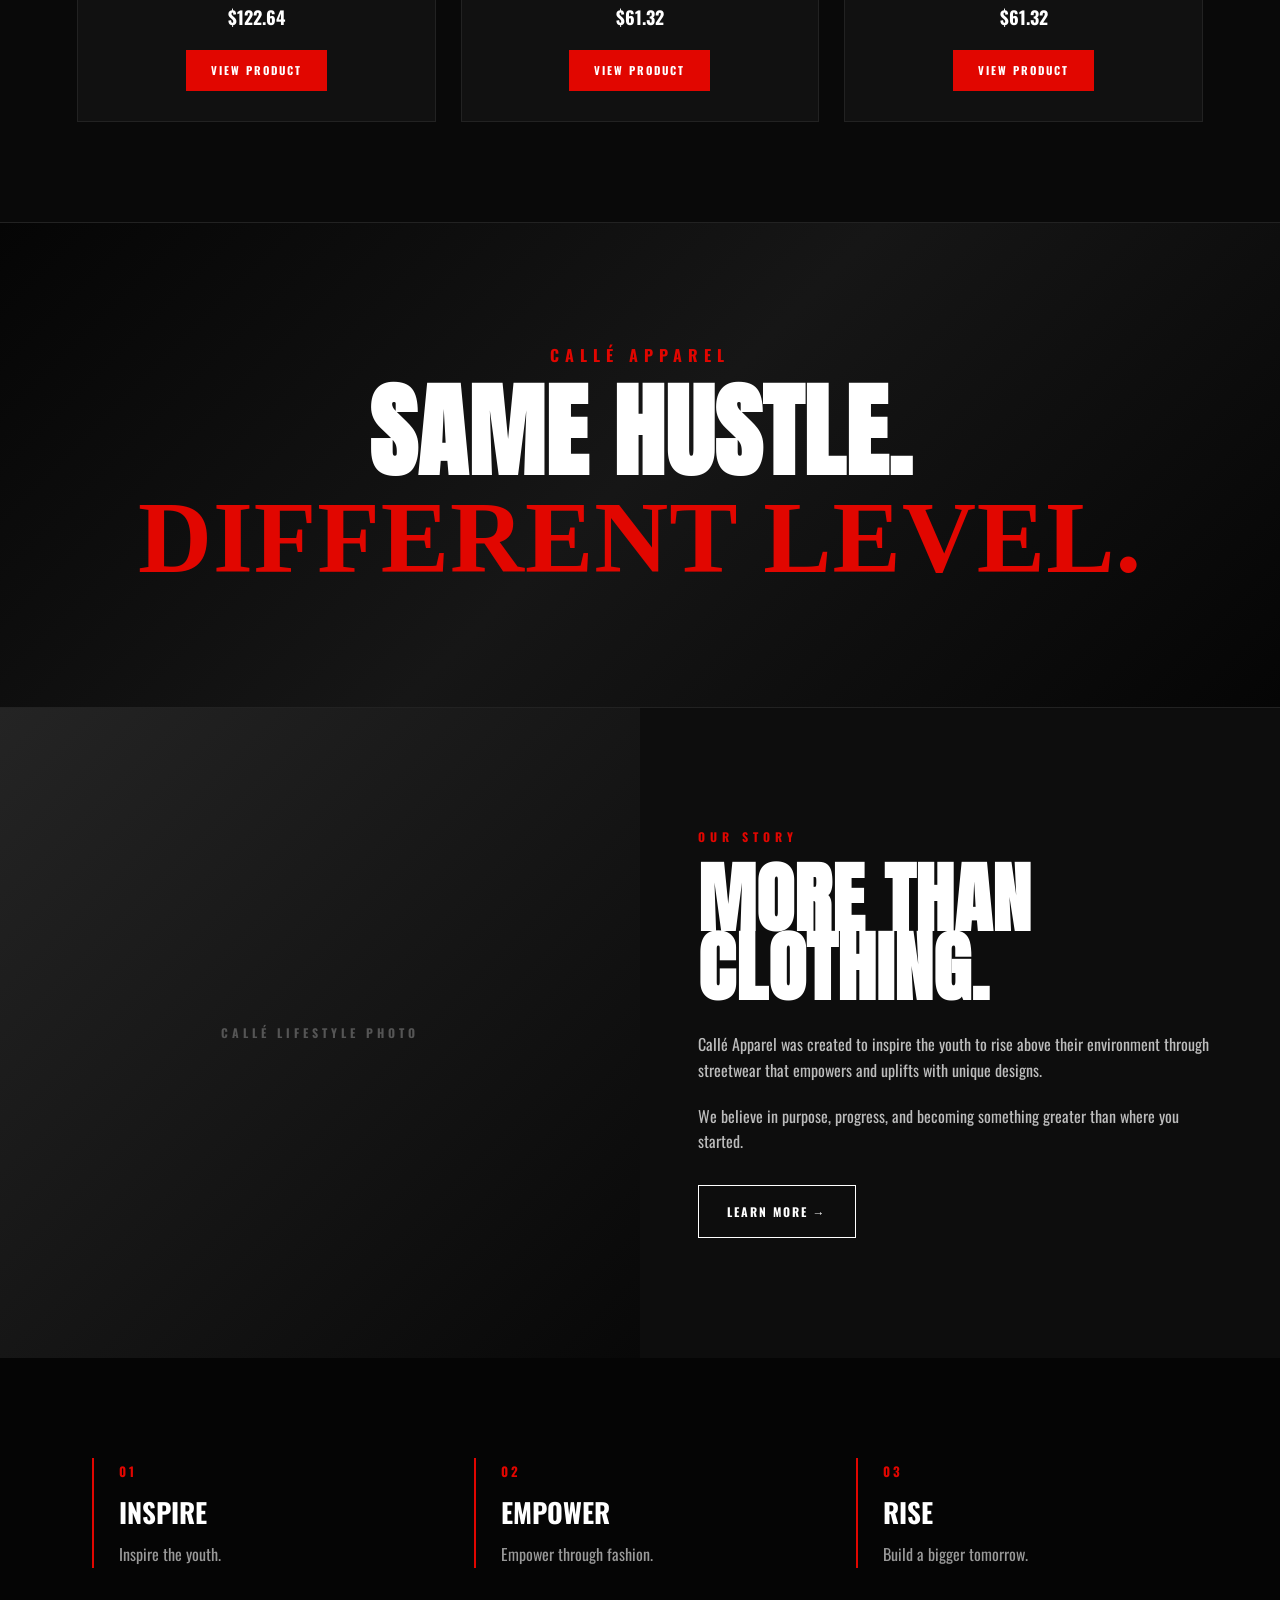
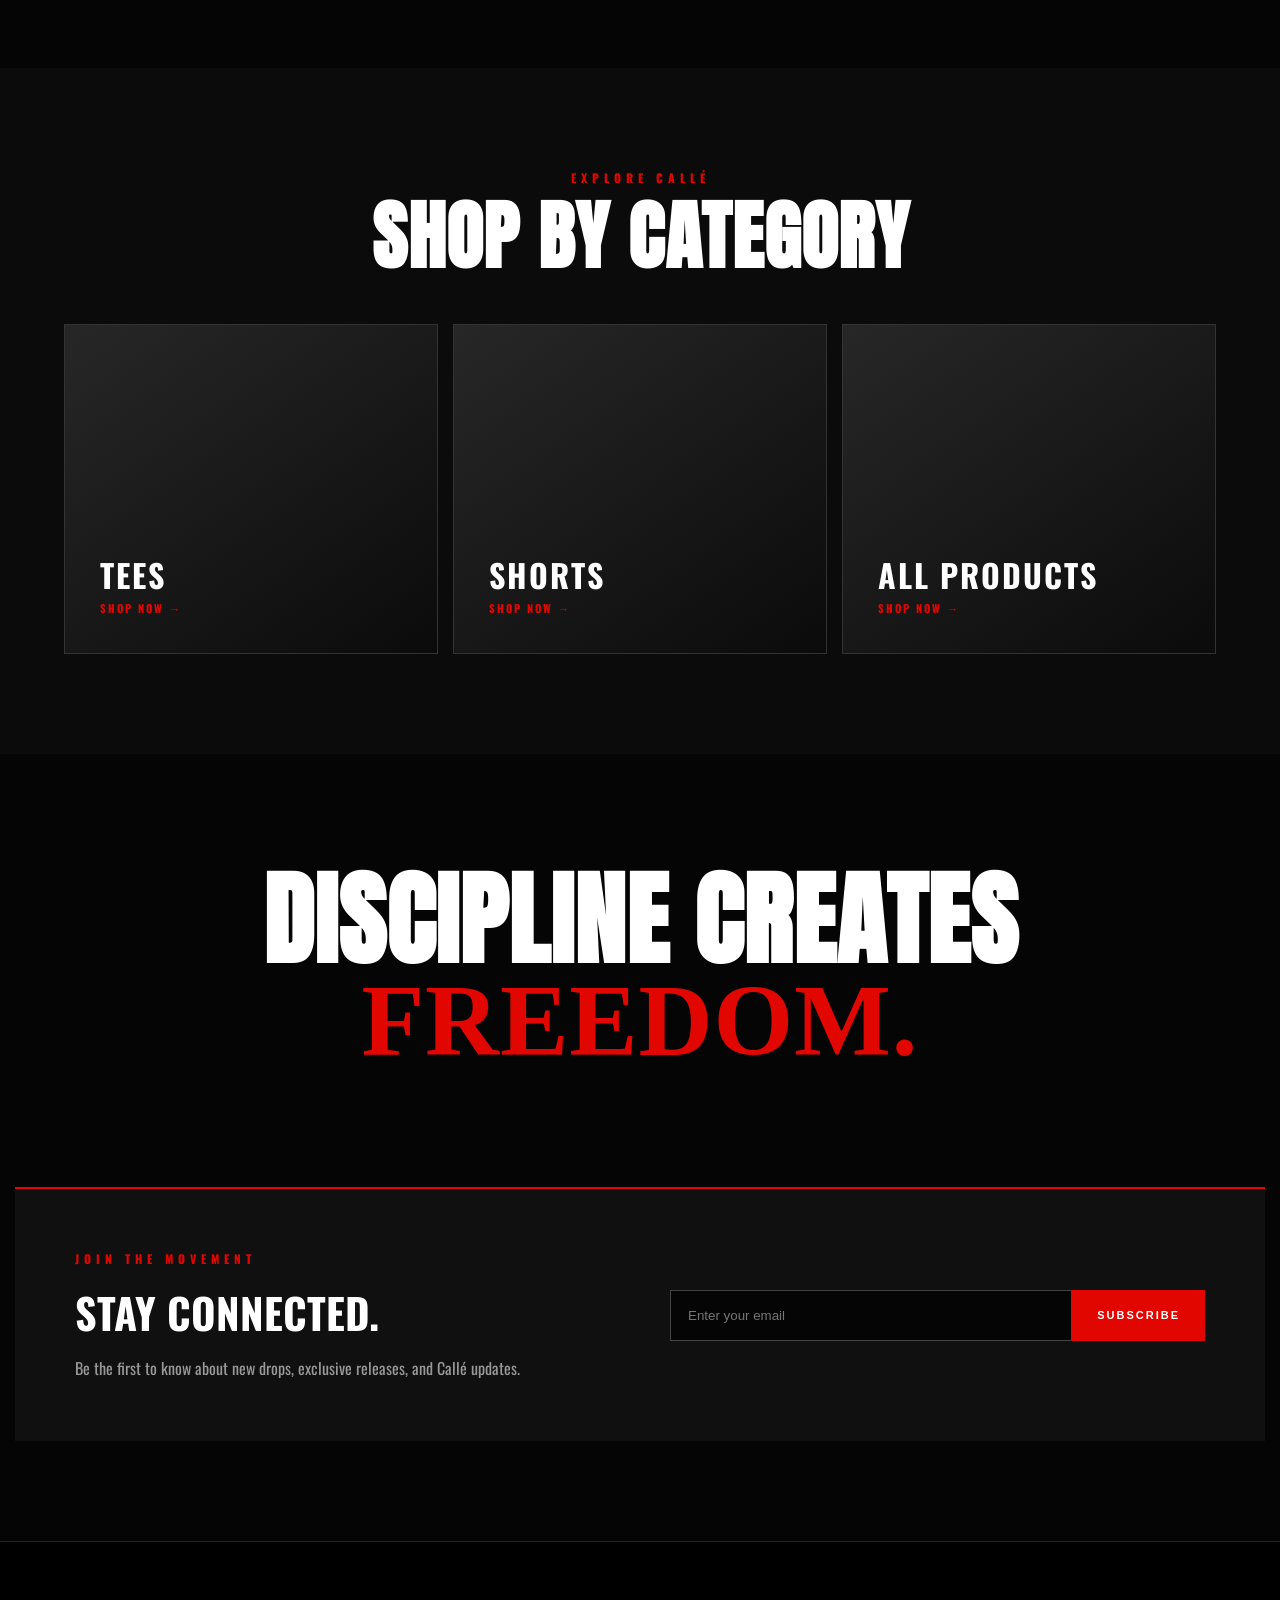
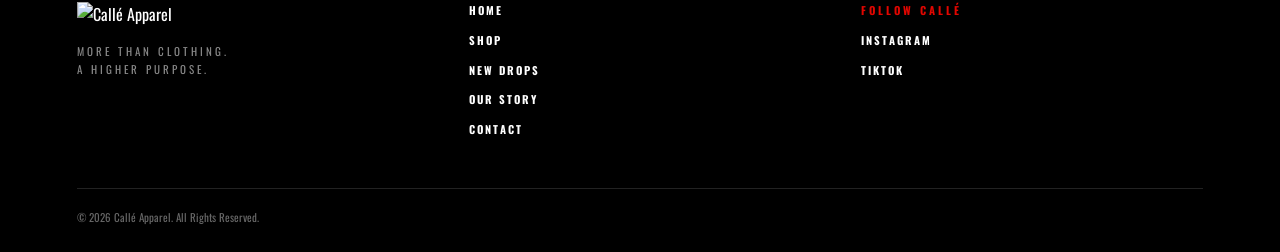
==== commit f55874a4: "Update index.html" ====
--- a/index.html
+++ b/index.html
@@ -29,7 +29,7 @@
     <header class="site-header">
 
         <a href="index.html" class="logo">
-            <img src="images/Calle-logo.png.jpg" alt="Callé Apparel">
+            <img src="images/calle-logo.png.jpg" alt="Callé Apparel">
         </a>
 
         <nav class="nav-links">
@@ -337,8 +337,7 @@
 
         <div class="footer-brand">
 
-            <img src="images/calle-logo.png.jpg"
-                 alt="Callé Apparel">
+            <img src="images/calle-logo.png.jpg" alt="Callé Apparel">
 
             <p>
                 MORE THAN CLOTHING.<br>
--- a/style.css
+++ b/style.css
@@ -2,7 +2,12 @@
    CALLÉ APPAREL
    Black / White / Red Streetwear Theme
 ======================================== */
-
+@font-face {
+    font-family: 'BeatStreet';
+    src: url('fonts/Beatstreet.ttf') format('truetype');
+    font-weight: normal;
+    font-style: normal;
+}
 * {
     margin: 0;
     padding: 0;
@@ -776,186 +781,15 @@
     }
 
 }
-/* ========================================
-   CALLÉ FINAL STREETWEAR STYLE
-======================================== */
-
-/* HERO PHOTO */
-.hero {
-    min-height: 720px;
-    position: relative;
-    display: flex;
-    align-items: center;
-    padding: 80px 7%;
-    overflow: hidden;
-
-    background:
-        linear-gradient(
-            90deg,
-            #050505 0%,
-            #050505 26%,
-            rgba(5,5,5,.96) 38%,
-            rgba(5,5,5,.70) 50%,
-            rgba(5,5,5,.25) 68%,
-            rgba(5,5,5,.08) 100%
-        ),
-        url("images/Calle-hero.jpg");
-
-    background-size: cover;
-    background-position: 72% 38%;
-    background-repeat: no-repeat;
-}
-
-/* REMOVE OLD DIAMOND */
-.hero::after {
-    display: none;
-}
-
-/* HERO TEXT AREA */
-.hero-content {
-    position: relative;
-    z-index: 2;
-    width: 48%;
-    max-width: 680px;
-}
-
-/* SMALL CALLÉ LABEL */
-.hero-small {
-    font-family: 'Oswald', sans-serif;
-    color: #e10600;
-    font-size: 14px;
-    font-weight: 700;
-    letter-spacing: 6px;
-}
-
-/* RISE ABOVE */
-.hero h1 {
-    font-family: 'Barrio', sans-serif;
-    font-size: clamp(80px, 8.5vw, 135px);
-    line-height: .78;
-    letter-spacing: -2px;
-    margin: 20px 0 38px;
-    color: #ffffff;
-    transform: rotate(-1deg);
-}
-
+@font-face {
+    font-family: 'BeatStreet';
+    src: url('fonts/Beatstreet.ttf') format('truetype');
+    font-weight: normal;
+    font-style: normal;
+}
+/* BEAT STREET HERO FONT */
+
+.hero h1,
 .hero h1 span {
-    font-family: 'Barrio', sans-serif;
-    color: #e10600;
-    display: block;
-    transform: rotate(-3deg);
-    margin-top: 8px;
-}
-
-/* TAGLINE */
-.hero-tagline {
-    font-family: 'Permanent Marker', cursive;
-    font-size: 16px;
-    letter-spacing: 2px;
-    color: #ffffff;
-}
-
-/* BODY COPY */
-.hero-description {
-    font-family: 'Oswald', sans-serif;
-    font-size: 18px;
-    color: #d0d0d0;
-}
-
-/* BUTTONS */
-.hero .btn {
-    font-family: 'Permanent Marker', cursive;
-    font-size: 13px;
-    letter-spacing: 1px;
-}
-
-.hero .btn-red {
-    background: #e10600;
-    border: 2px solid #e10600;
-    transform: rotate(-1deg);
-}
-
-.hero .btn-outline {
-    border: 2px solid #ffffff;
-}
-
-/* BIG SECTION HEADINGS */
-.section-heading h2,
-.statement-section h2,
-.story-content h2,
-.brand-quote h2 {
-    font-family: 'Barrio', sans-serif;
-    text-transform: uppercase;
-}
-
-/* RED GRAFFITI ACCENTS */
-.statement-section h2 span,
-.brand-quote span {
-    font-family: 'Barrio', sans-serif;
-    color: #e10600;
-}
-
-/* KEEP PRODUCT INFORMATION CLEAN */
-.product-card h3,
-.price,
-.product-button,
-.category-card,
-.newsletter,
-footer {
-    font-family: 'Oswald', sans-serif;
-}
-
-/* MAKE HEADER LOGO MORE VISIBLE */
-.logo img {
-    width: 125px;
-    height: auto;
-}
-
-/* MOBILE */
-@media (max-width: 900px) {
-
-    .hero {
-        min-height: 680px;
-        background-position: 62% center;
-    }
-
-    .hero-content {
-        width: 65%;
-    }
-
-    .hero h1 {
-        font-size: clamp(65px, 13vw, 105px);
-    }
-}
-
-@media (max-width: 550px) {
-
-    .hero {
-        min-height: 650px;
-        padding: 60px 6%;
-
-        background:
-            linear-gradient(
-                90deg,
-                rgba(5,5,5,.98) 0%,
-                rgba(5,5,5,.88) 60%,
-                rgba(5,5,5,.55) 100%
-            ),
-            url("images/Calle-hero.jpg");
-
-        background-size: cover;
-        background-position: 58% center;
-    }
-
-    .hero-content {
-        width: 100%;
-    }
-
-    .hero h1 {
-        font-size: 68px;
-    }
-
-    .logo img {
-        width: 100px;
-    }
-}
+    font-family: 'BeatStreet', 'Permanent Marker', cursive;
+}
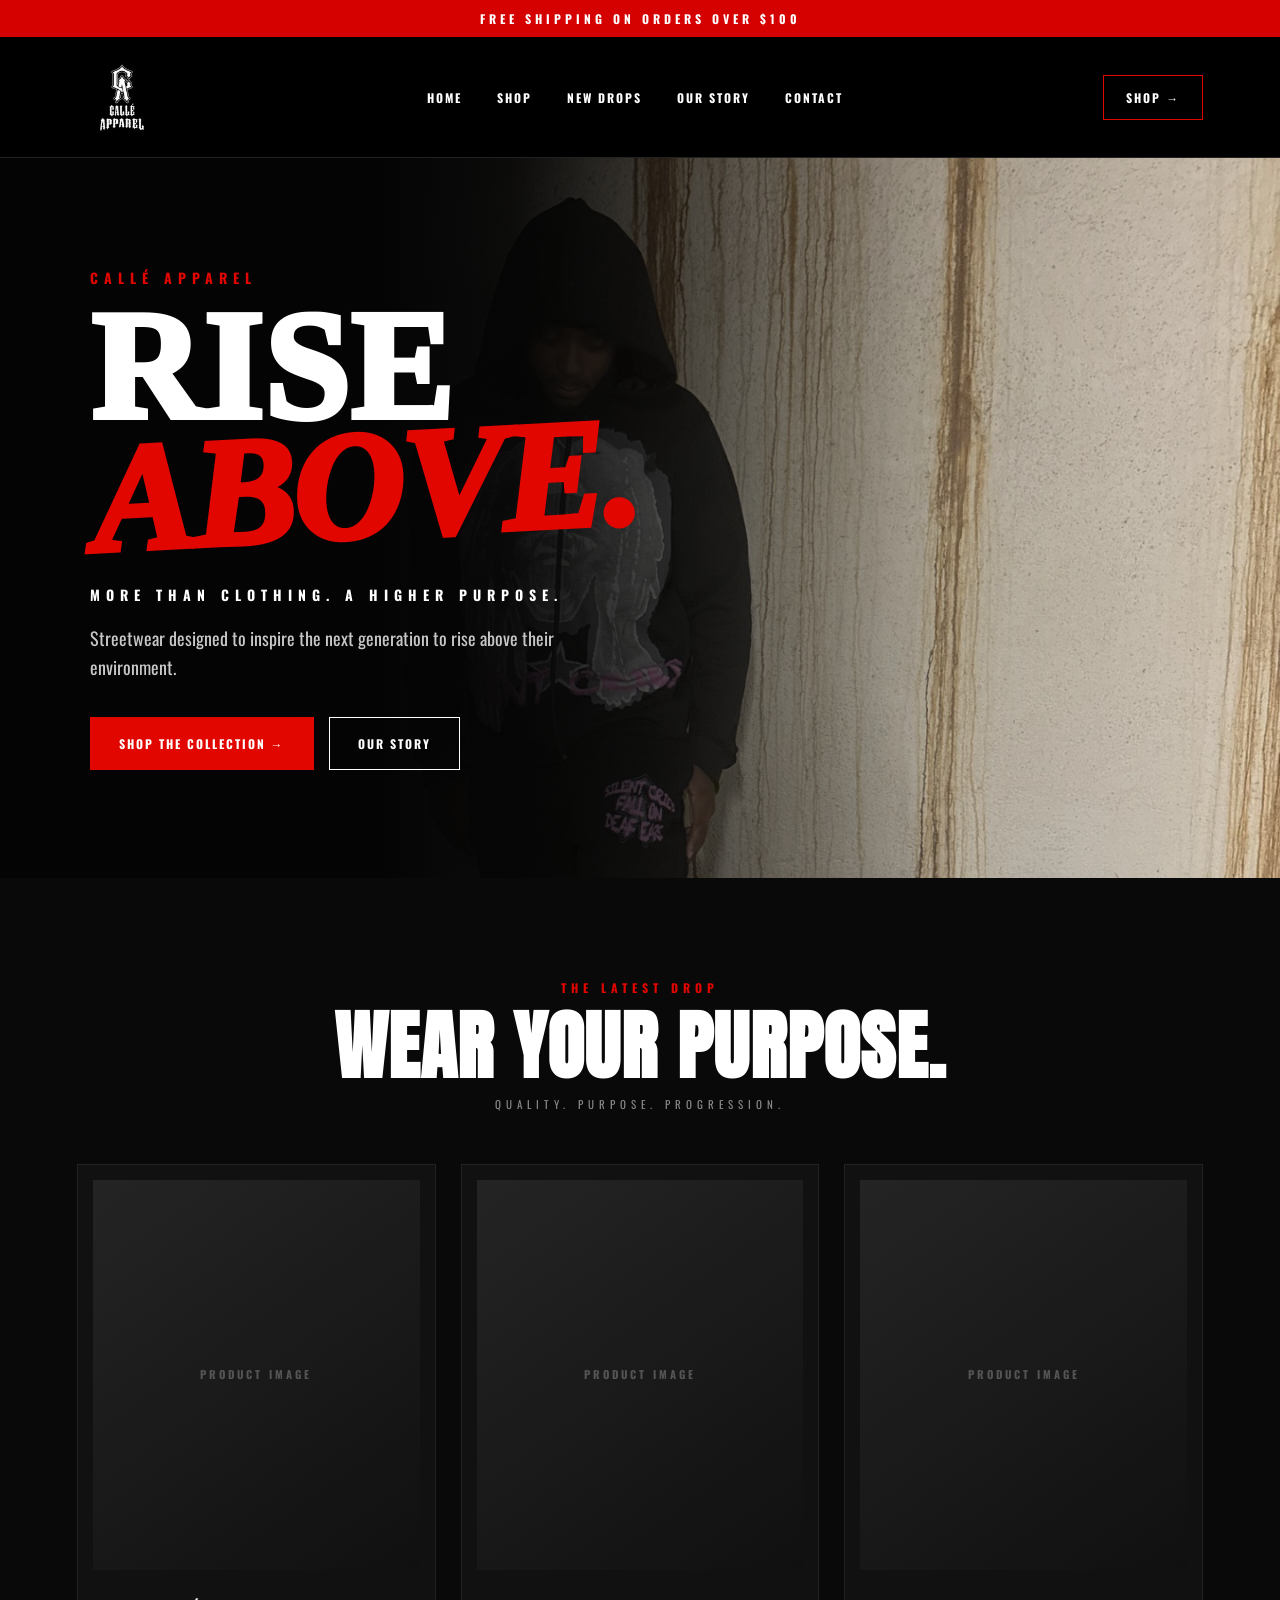
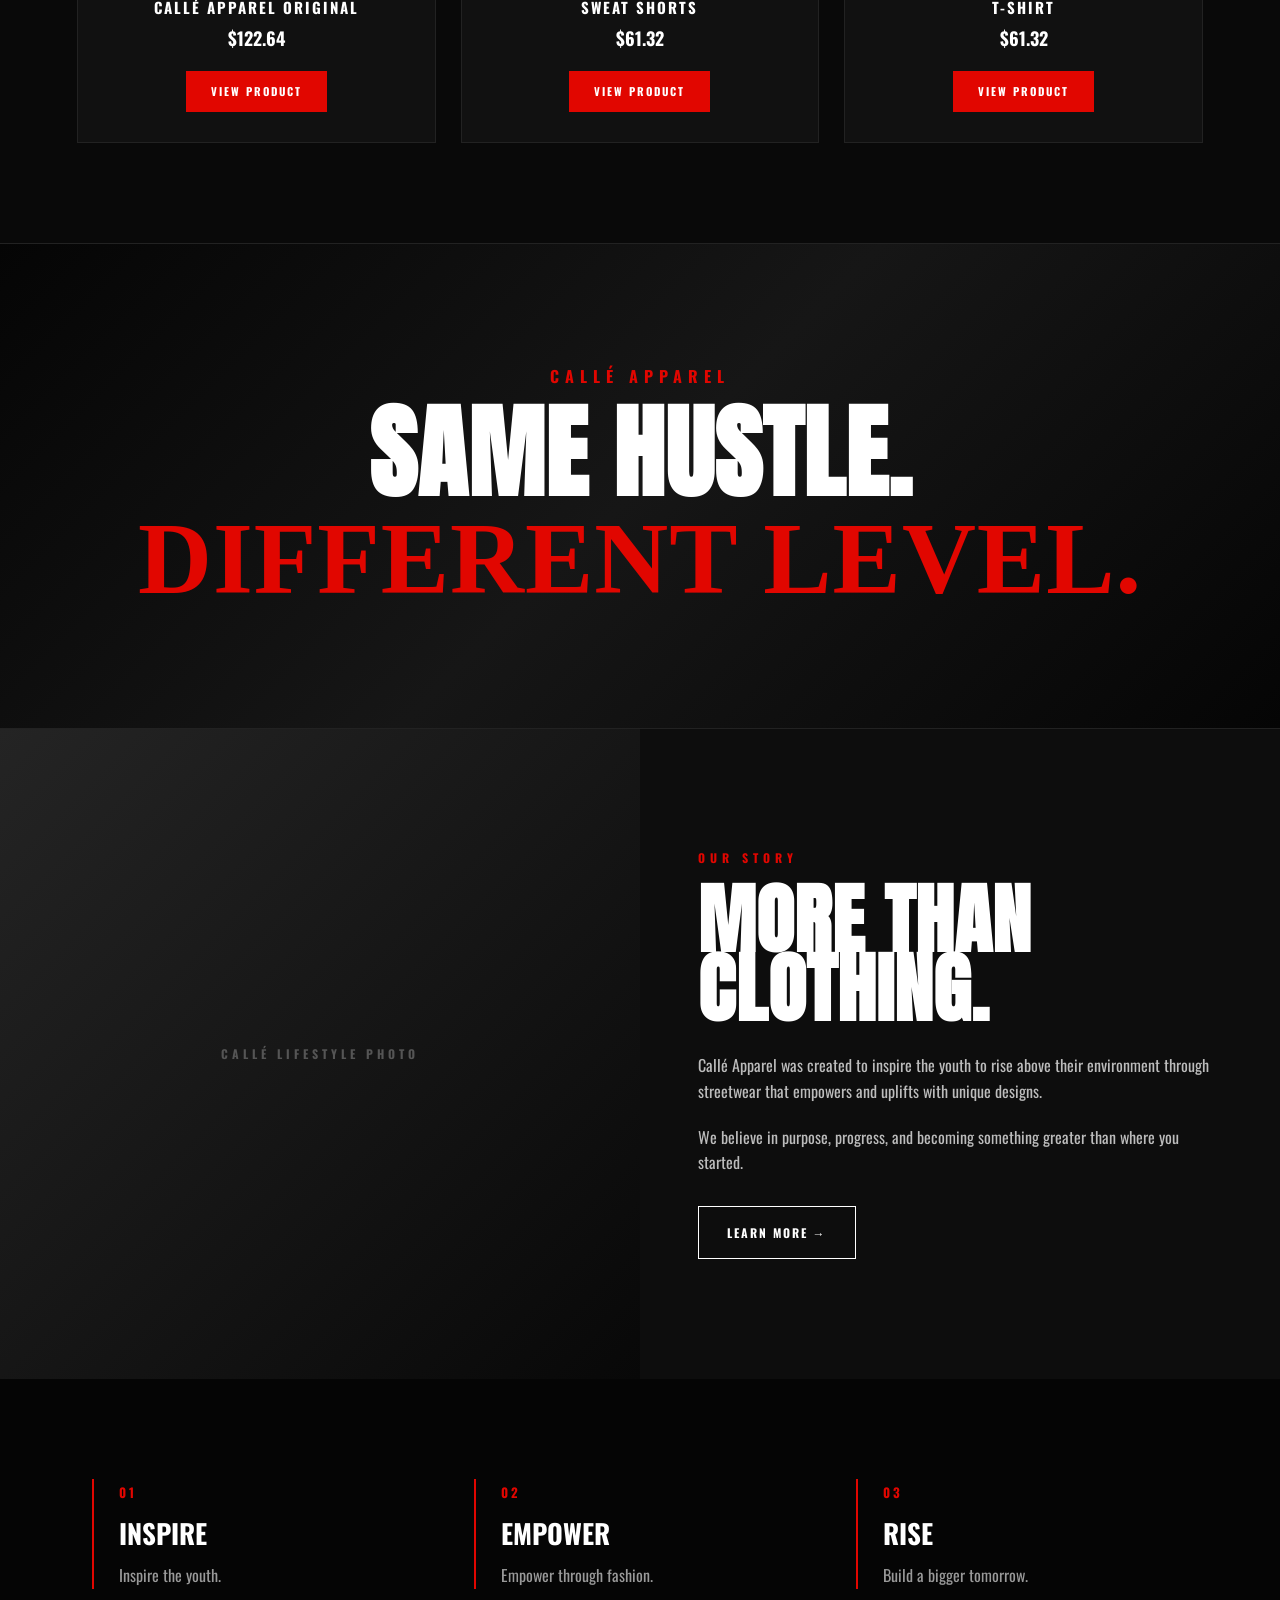
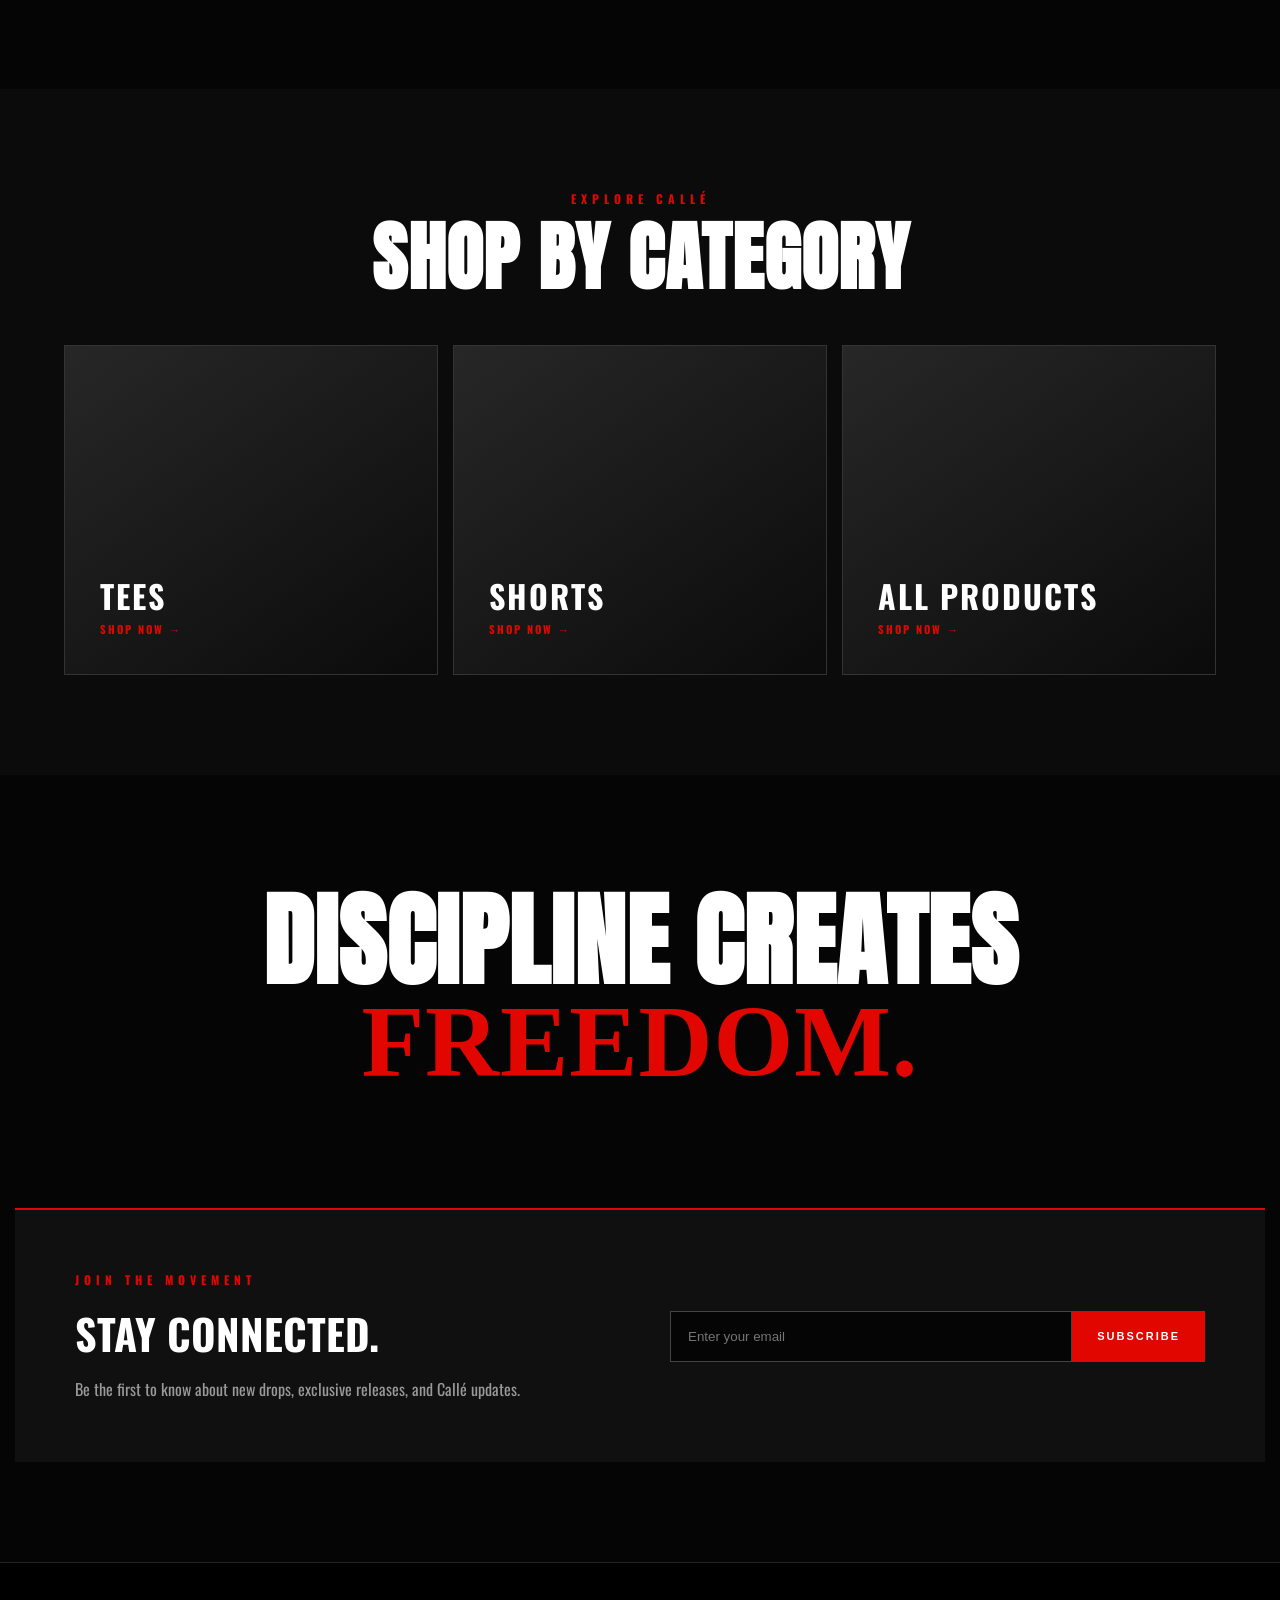
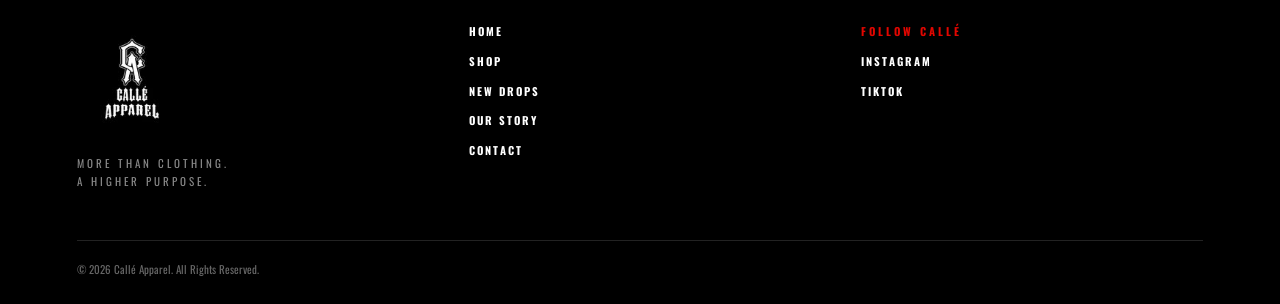
==== commit d0e3f3a9: "Update index.html" ====
--- a/index.html
+++ b/index.html
@@ -29,7 +29,7 @@
     <header class="site-header">
 
         <a href="index.html" class="logo">
-            <img src="images/calle-logo.png.jpg" alt="Callé Apparel">
+            <img src="images/Calle-logo.png.jpg" alt="Callé Apparel">
         </a>
 
         <nav class="nav-links">
@@ -337,7 +337,7 @@
 
         <div class="footer-brand">
 
-            <img src="images/calle-logo.png.jpg" alt="Callé Apparel">
+            <img src="images/Calle-logo.png.jpg" alt="Callé Apparel">
 
             <p>
                 MORE THAN CLOTHING.<br>
--- a/style.css
+++ b/style.css
@@ -793,3 +793,548 @@
 .hero h1 span {
     font-family: 'BeatStreet', 'Permanent Marker', cursive;
 }
+/* =========================================
+   CALLÉ PRODUCT PAGE
+========================================= */
+
+.product-page {
+    max-width: 1450px;
+    margin: 0 auto;
+    padding: 70px 6% 110px;
+
+    display: grid;
+    grid-template-columns: 1.1fr 0.9fr;
+    gap: 70px;
+
+    background: #050505;
+}
+
+
+/* PRODUCT GALLERY */
+
+.product-gallery {
+    min-width: 0;
+}
+
+.main-product-image {
+    width: 100%;
+    height: 720px;
+    overflow: hidden;
+    background: #111111;
+    border: 1px solid #222;
+}
+
+.main-product-image img {
+    width: 100%;
+    height: 100%;
+    object-fit: cover;
+    display: block;
+}
+
+
+/* THUMBNAILS */
+
+.product-thumbnails {
+    display: grid;
+    grid-template-columns: repeat(4, 1fr);
+    gap: 12px;
+    margin-top: 15px;
+}
+
+.thumbnail {
+    height: 145px;
+    padding: 0;
+    border: 1px solid #333;
+    background: #111;
+    cursor: pointer;
+    overflow: hidden;
+    transition: 0.25s ease;
+}
+
+.thumbnail img {
+    width: 100%;
+    height: 100%;
+    object-fit: cover;
+    display: block;
+}
+
+.thumbnail:hover,
+.thumbnail.active {
+    border-color: #e10600;
+}
+
+.thumbnail.active {
+    border-width: 2px;
+}
+
+
+/* PRODUCT STATEMENT */
+
+.product-statement {
+    margin-top: 45px;
+    font-family: 'BeatStreet', 'Permanent Marker', cursive;
+    font-size: clamp(32px, 4vw, 58px);
+    line-height: 1;
+    text-transform: uppercase;
+}
+
+.product-statement span {
+    display: block;
+    color: #ffffff;
+}
+
+.product-statement {
+    color: #e10600;
+}
+
+
+/* PRODUCT INFORMATION */
+
+.product-info {
+    padding-top: 10px;
+}
+
+.product-eyebrow {
+    color: #e10600;
+    font-size: 12px;
+    font-weight: 900;
+    letter-spacing: 6px;
+    margin-bottom: 10px;
+}
+
+.product-info h1 {
+    font-family: 'BeatStreet', 'Permanent Marker', cursive;
+    font-size: clamp(55px, 6vw, 95px);
+    line-height: 0.95;
+    text-transform: uppercase;
+    margin-bottom: 18px;
+}
+
+.product-price {
+    font-size: 30px;
+    font-weight: 700;
+    letter-spacing: 2px;
+}
+
+.product-divider {
+    height: 1px;
+    background: #333;
+    margin: 28px 0;
+}
+
+
+/* PURPOSE + DESCRIPTION */
+
+.product-purpose {
+    font-size: 13px;
+    font-weight: 900;
+    letter-spacing: 5px;
+    line-height: 1.8;
+    margin-bottom: 20px;
+}
+
+.product-description {
+    color: #bcbcbc;
+    font-family: Arial, sans-serif;
+    font-size: 15px;
+    line-height: 1.8;
+    max-width: 600px;
+    margin-bottom: 35px;
+}
+
+
+/* OPTIONS */
+
+.product-option {
+    border-top: 1px solid #292929;
+    padding: 25px 0;
+}
+
+.option-heading {
+    display: flex;
+    align-items: center;
+    justify-content: space-between;
+    gap: 20px;
+
+    font-size: 12px;
+    font-weight: 900;
+    letter-spacing: 3px;
+
+    margin-bottom: 15px;
+}
+
+#selectedColor {
+    color: #888;
+    font-size: 10px;
+}
+
+
+/* COLOR OPTIONS */
+
+.color-options {
+    display: flex;
+    flex-wrap: wrap;
+    gap: 10px;
+}
+
+.color-option {
+    min-width: 75px;
+    padding: 10px 9px;
+
+    display: flex;
+    flex-direction: column;
+    align-items: center;
+    gap: 7px;
+
+    background: #080808;
+    color: #ffffff;
+    border: 1px solid #333;
+
+    font-family: 'Oswald', sans-serif;
+    font-size: 10px;
+    font-weight: 700;
+    letter-spacing: 1px;
+
+    cursor: pointer;
+    transition: 0.2s ease;
+}
+
+.color-option span {
+    width: 31px;
+    height: 31px;
+    border-radius: 50%;
+    border: 1px solid #777;
+    display: block;
+}
+
+
+/* COLOR SWATCHES */
+
+.color-option.black span {
+    background: #050505;
+}
+
+.color-option.white span {
+    background: #ffffff;
+}
+
+.color-option.blue span {
+    background: #8fd3f4;
+}
+
+.color-option.red span {
+    background: #e10600;
+}
+
+.color-option.grey span {
+    background: #a6a6a6;
+}
+
+.color-option:hover,
+.color-option.selected {
+    border-color: #e10600;
+}
+
+.color-option.selected {
+    box-shadow: inset 0 -2px 0 #e10600;
+}
+
+
+/* SIZE */
+
+.size-guide {
+    border: none;
+    background: transparent;
+    color: #aaa;
+    text-decoration: underline;
+
+    font-family: 'Oswald', sans-serif;
+    font-size: 10px;
+    letter-spacing: 1px;
+
+    cursor: pointer;
+}
+
+.size-options {
+    display: grid;
+    grid-template-columns: repeat(5, 1fr);
+    gap: 10px;
+}
+
+.size-option {
+    min-height: 52px;
+
+    background: #080808;
+    color: #ffffff;
+
+    border: 1px solid #333;
+
+    font-family: 'Oswald', sans-serif;
+    font-size: 13px;
+    font-weight: 700;
+
+    cursor: pointer;
+    transition: 0.2s ease;
+}
+
+.size-option:hover,
+.size-option.selected {
+    border-color: #e10600;
+}
+
+.size-option.selected {
+    background: #e10600;
+}
+
+
+/* QUANTITY */
+
+.quantity-selector {
+    display: inline-grid;
+    grid-template-columns: 48px 60px 48px;
+    border: 1px solid #333;
+}
+
+.quantity-selector button,
+.quantity-selector span {
+    height: 48px;
+
+    display: flex;
+    align-items: center;
+    justify-content: center;
+
+    background: #080808;
+    color: #ffffff;
+}
+
+.quantity-selector button {
+    border: none;
+    font-size: 22px;
+    cursor: pointer;
+}
+
+.quantity-selector span {
+    border-left: 1px solid #333;
+    border-right: 1px solid #333;
+    font-weight: 700;
+}
+
+.quantity-selector button:hover {
+    color: #e10600;
+}
+
+
+/* ADD TO CART */
+
+.add-to-cart {
+    width: 100%;
+    min-height: 65px;
+
+    border: 1px solid #e10600;
+    background: #e10600;
+    color: #ffffff;
+
+    font-family: 'Oswald', sans-serif;
+    font-size: 14px;
+    font-weight: 900;
+    letter-spacing: 4px;
+
+    cursor: pointer;
+    transition: 0.25s ease;
+}
+
+.add-to-cart:hover {
+    background: #ffffff;
+    color: #000000;
+    border-color: #ffffff;
+}
+
+.shopify-note {
+    color: #777;
+    text-align: center;
+    font-size: 10px;
+    letter-spacing: 2px;
+    margin-top: 12px;
+    text-transform: uppercase;
+}
+
+
+/* BENEFITS */
+
+.product-benefits {
+    display: grid;
+    grid-template-columns: repeat(3, 1fr);
+    gap: 15px;
+
+    padding: 30px 0;
+    margin-top: 20px;
+
+    border-top: 1px solid #292929;
+    border-bottom: 1px solid #292929;
+}
+
+.product-benefits div {
+    display: flex;
+    flex-direction: column;
+}
+
+.product-benefits strong {
+    font-size: 10px;
+    letter-spacing: 2px;
+}
+
+.product-benefits span {
+    color: #777;
+    font-size: 10px;
+    margin-top: 4px;
+}
+
+
+/* PRODUCT DETAILS */
+
+.product-accordions details {
+    border-bottom: 1px solid #292929;
+}
+
+.product-accordions summary {
+    padding: 20px 0;
+
+    font-size: 11px;
+    font-weight: 900;
+    letter-spacing: 3px;
+
+    cursor: pointer;
+    list-style: none;
+}
+
+.product-accordions summary::-webkit-details-marker {
+    display: none;
+}
+
+.product-accordions summary::after {
+    content: "+";
+    float: right;
+    color: #e10600;
+    font-size: 18px;
+}
+
+.product-accordions details[open] summary::after {
+    content: "−";
+}
+
+.product-accordions details p {
+    color: #999;
+    font-family: Arial, sans-serif;
+    font-size: 13px;
+    line-height: 1.7;
+    padding: 0 0 20px;
+}
+
+
+/* PRODUCT BRAND BANNER */
+
+.product-brand-banner {
+    padding: 110px 6%;
+    text-align: center;
+
+    border-top: 1px solid #222;
+    border-bottom: 1px solid #222;
+
+    background:
+        linear-gradient(
+            135deg,
+            #050505,
+            #141414,
+            #050505
+        );
+}
+
+.product-brand-banner p {
+    color: #e10600;
+    font-size: 11px;
+    font-weight: 900;
+    letter-spacing: 6px;
+    margin-bottom: 15px;
+}
+
+.product-brand-banner h2 {
+    font-family: 'BeatStreet', 'Permanent Marker', cursive;
+    font-size: clamp(55px, 8vw, 110px);
+    line-height: 0.9;
+}
+
+.product-brand-banner h2 span {
+    color: #e10600;
+}
+
+
+/* PRODUCT PAGE TABLET */
+
+@media (max-width: 1000px) {
+
+    .product-page {
+        grid-template-columns: 1fr;
+        gap: 50px;
+        padding-top: 40px;
+    }
+
+    .main-product-image {
+        height: 700px;
+    }
+
+}
+
+
+/* PRODUCT PAGE MOBILE */
+
+@media (max-width: 600px) {
+
+    .product-page {
+        padding: 30px 18px 70px;
+    }
+
+    .main-product-image {
+        height: 500px;
+    }
+
+    .product-thumbnails {
+        gap: 7px;
+    }
+
+    .thumbnail {
+        height: 90px;
+    }
+
+    .product-info h1 {
+        font-size: 52px;
+    }
+
+    .color-options {
+        display: grid;
+        grid-template-columns: repeat(3, 1fr);
+    }
+
+    .color-option {
+        width: 100%;
+        min-width: 0;
+    }
+
+    .size-options {
+        grid-template-columns: repeat(5, 1fr);
+        gap: 6px;
+    }
+
+    .size-option {
+        min-height: 48px;
+    }
+
+    .product-benefits {
+        grid-template-columns: 1fr;
+        gap: 18px;
+    }
+
+    .product-statement {
+        margin-top: 30px;
+    }
+
+}
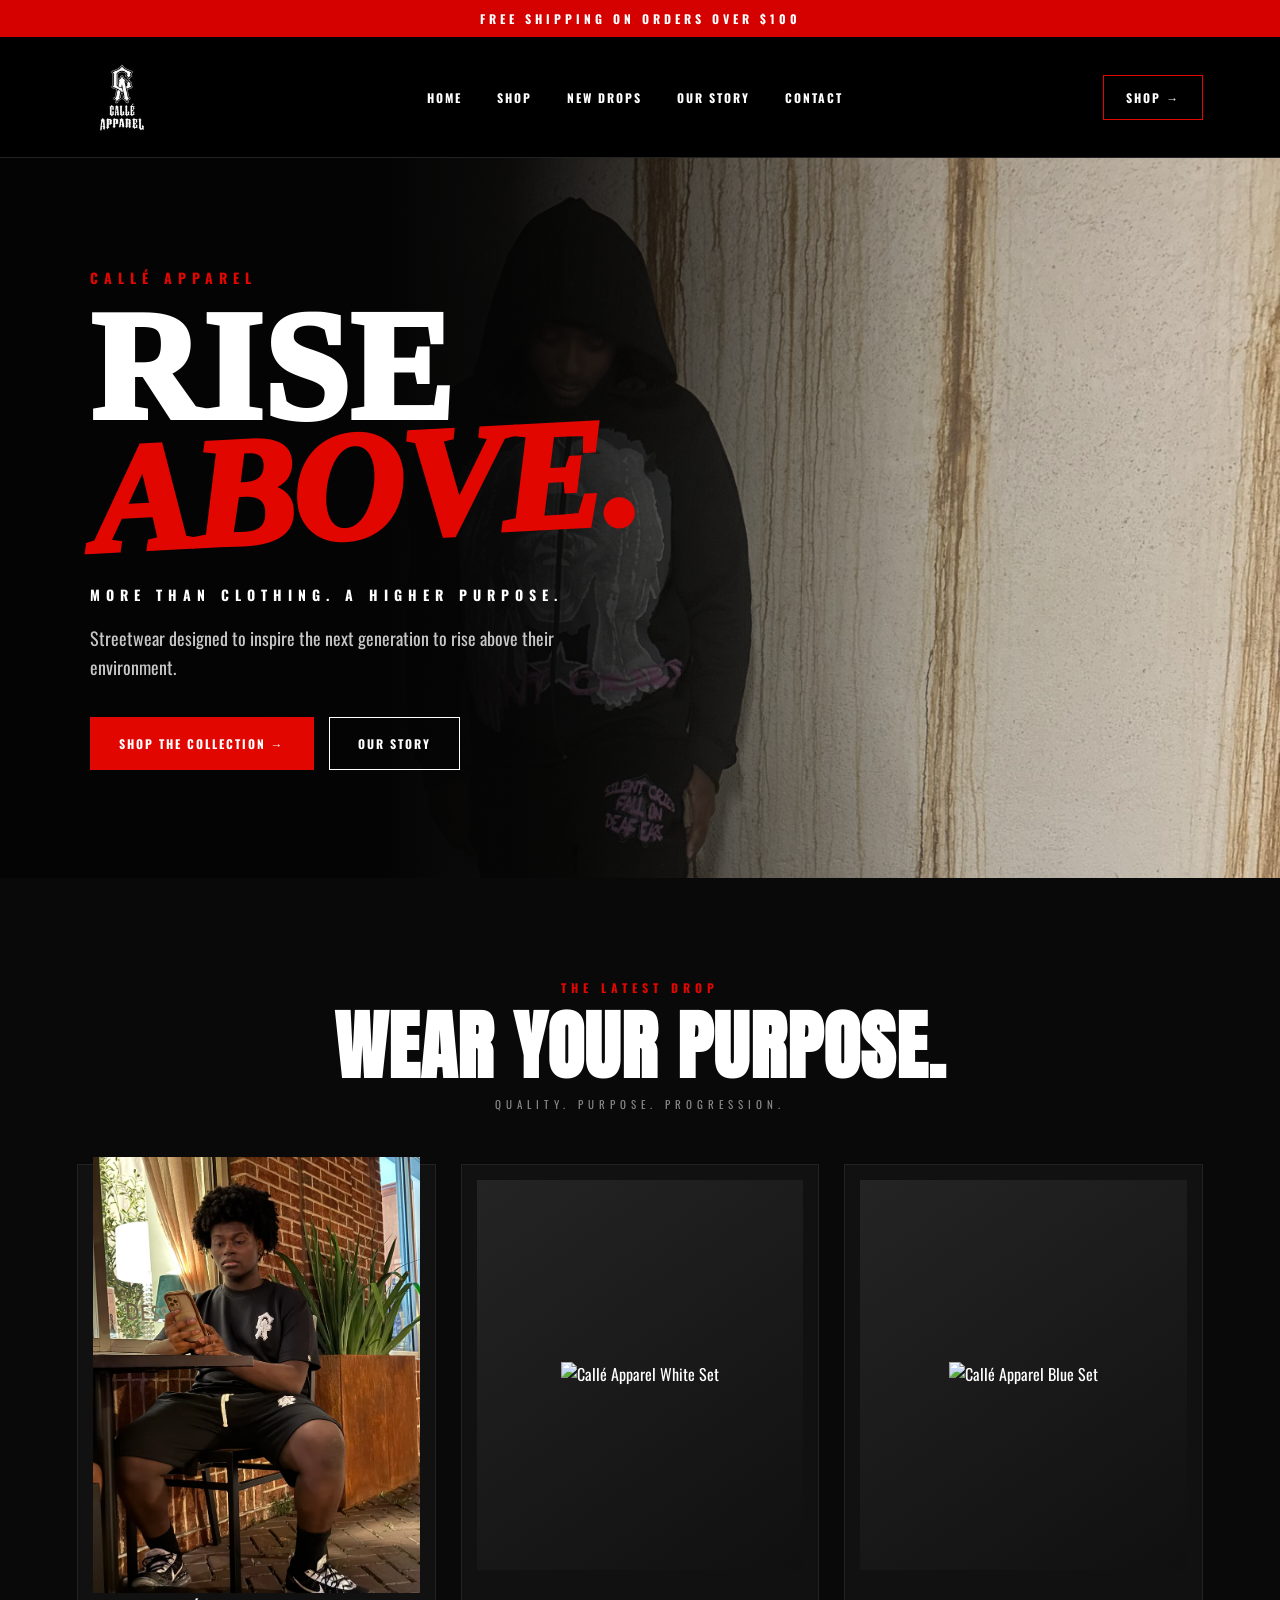
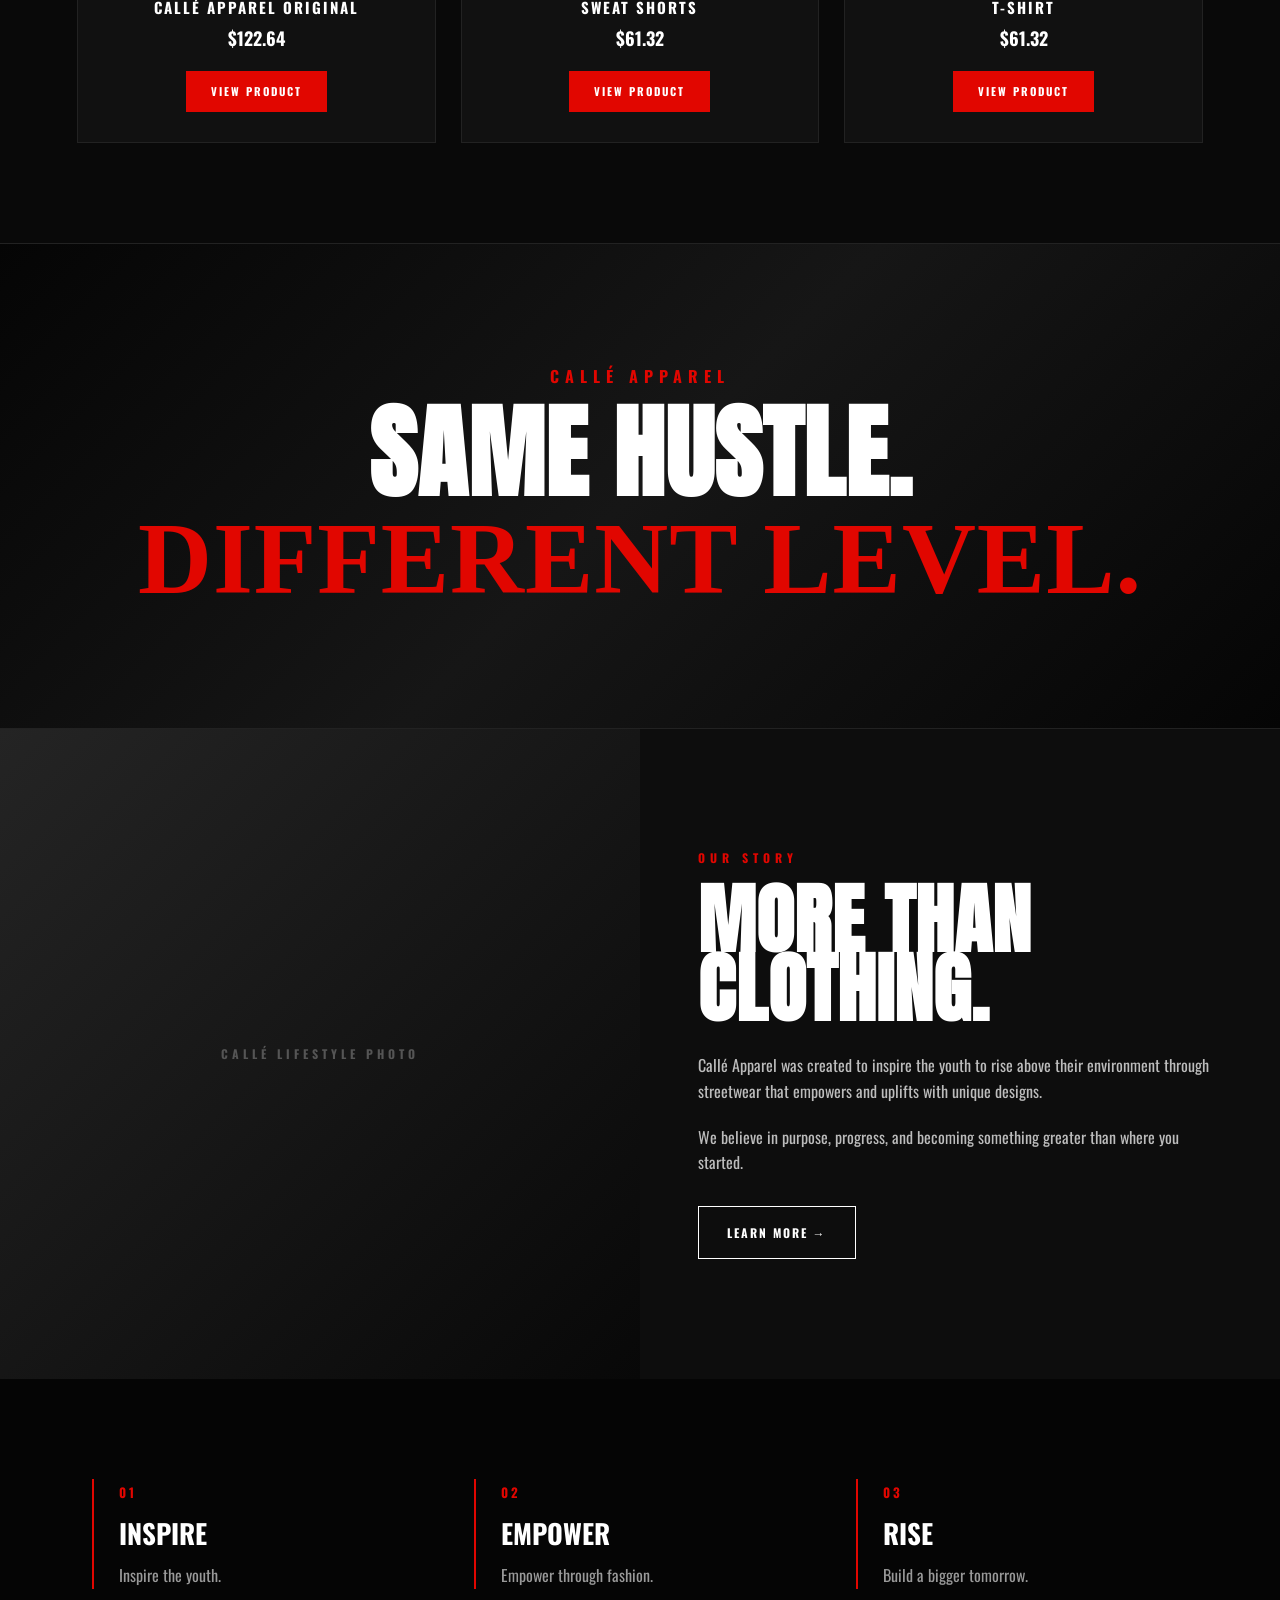
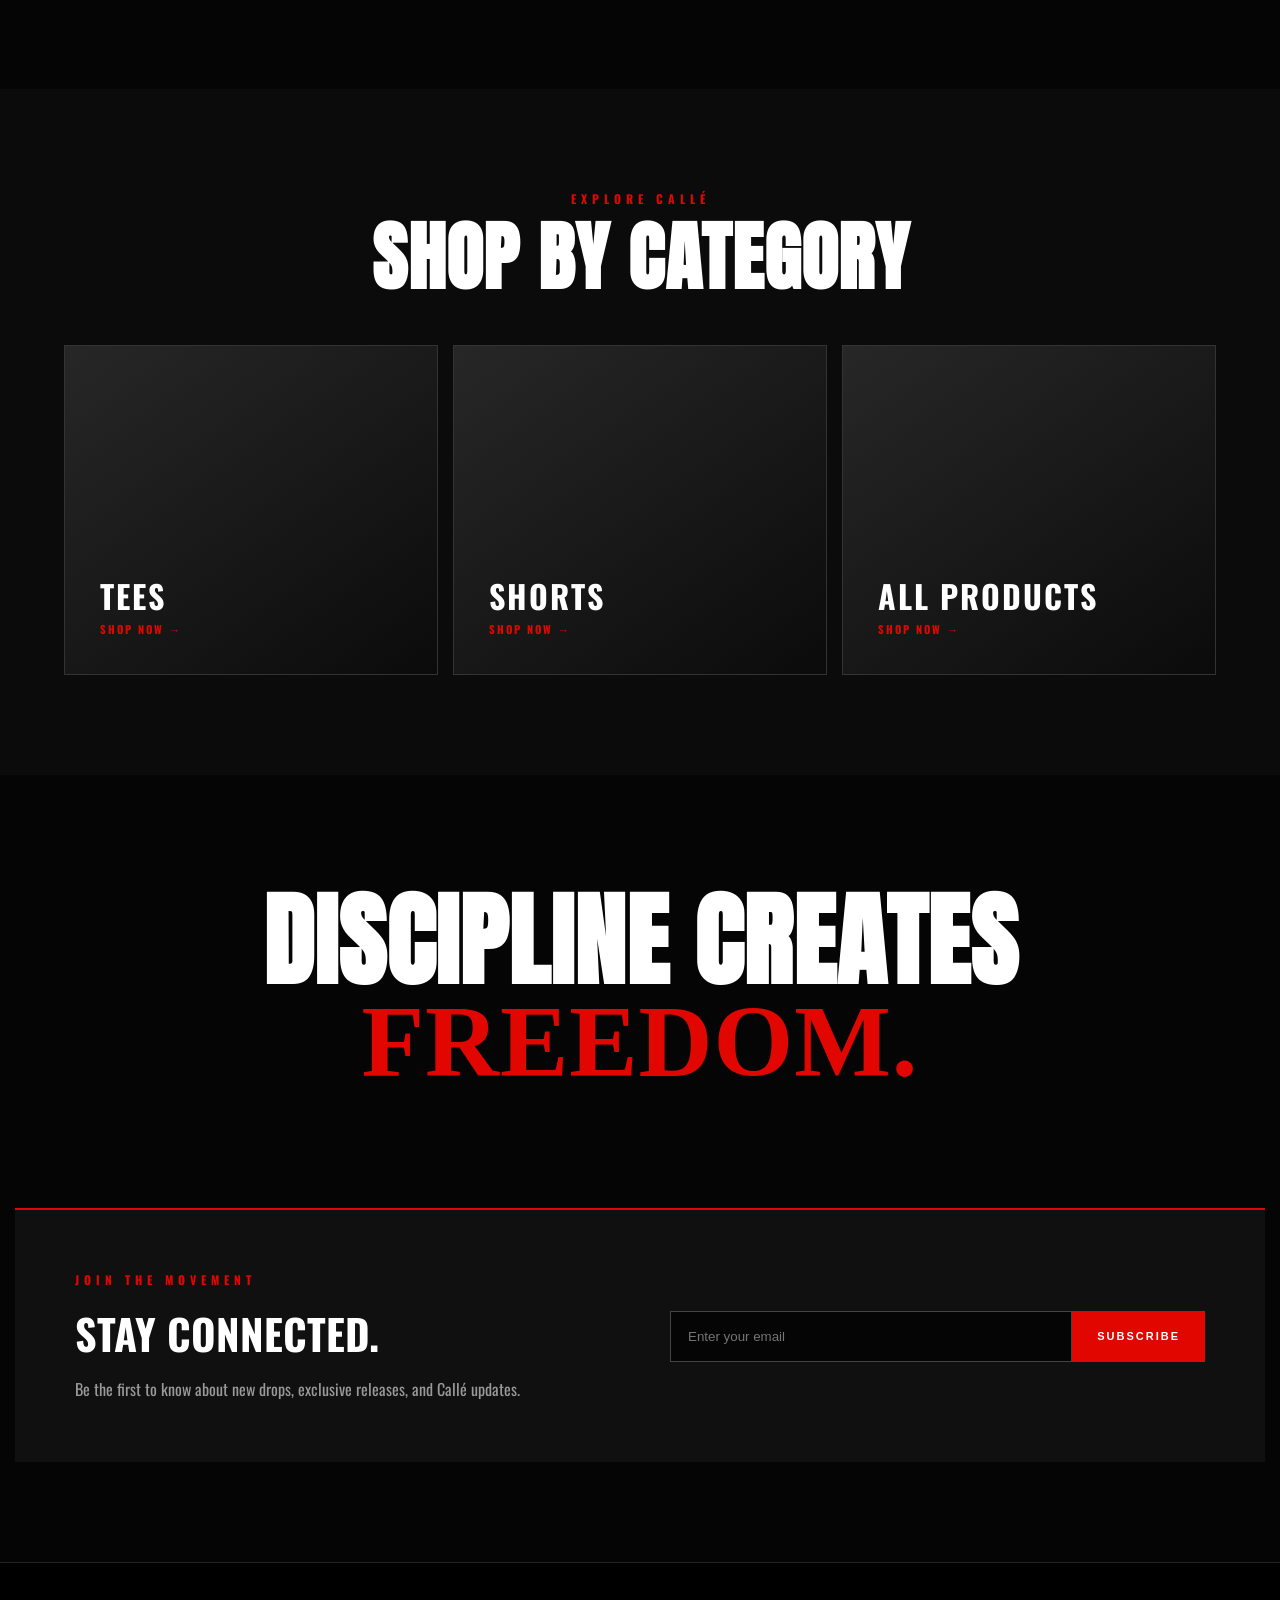
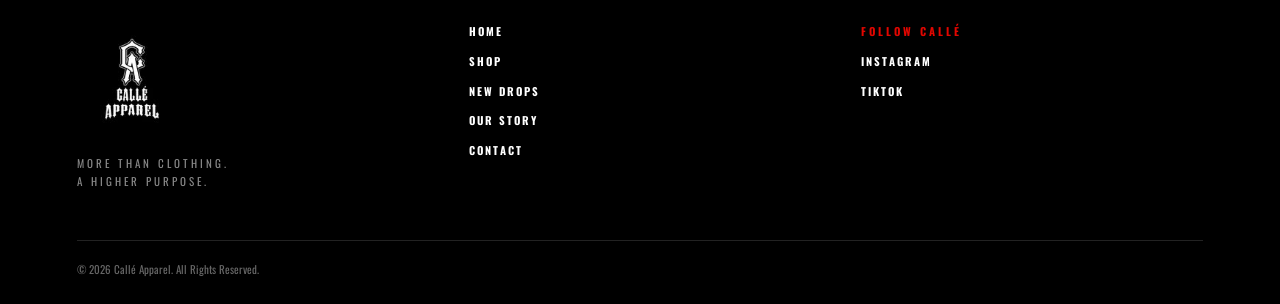
==== commit 8616c39c: "Update index.html" ====
--- a/index.html
+++ b/index.html
@@ -91,87 +91,83 @@
         </section>
 
 
-        <!-- LATEST DROP -->
-        <section class="latest-drop" id="new-drops">
-
-            <div class="section-heading">
-
-                <p>THE LATEST DROP</p>
-
-                <h2>WEAR YOUR PURPOSE.</h2>
-
-                <p class="section-subtitle">
-                    Quality. Purpose. Progression.
-                </p>
-
-            </div>
-
-
-            <div class="product-grid" id="shop">
-
-                <!-- PRODUCT 1 -->
-                <article class="product-card">
-
-                    <div class="product-image">
-                        <div class="image-placeholder">
-                            PRODUCT IMAGE
-                        </div>
-                    </div>
-
-                    <h3>CALLÉ APPAREL ORIGINAL</h3>
-
-                    <p class="price">$122.64</p>
-
-                    <a href="#" class="product-button">
-                        VIEW PRODUCT
-                    </a>
-
-                </article>
-
-
-                <!-- PRODUCT 2 -->
-                <article class="product-card">
-
-                    <div class="product-image">
-                        <div class="image-placeholder">
-                            PRODUCT IMAGE
-                        </div>
-                    </div>
-
-                    <h3>SWEAT SHORTS</h3>
-
-                    <p class="price">$61.32</p>
-
-                    <a href="#" class="product-button">
-                        VIEW PRODUCT
-                    </a>
-
-                </article>
-
-
-                <!-- PRODUCT 3 -->
-                <article class="product-card">
-
-                    <div class="product-image">
-                        <div class="image-placeholder">
-                            PRODUCT IMAGE
-                        </div>
-                    </div>
-
-                    <h3>T-SHIRT</h3>
-
-                    <p class="price">$61.32</p>
-
-                    <a href="#" class="product-button">
-                        VIEW PRODUCT
-                    </a>
-
-                </article>
-
-            </div>
-
-        </section>
-
+    <!-- LATEST DROP -->
+<section class="latest-drop" id="new-drops">
+
+    <div class="section-heading">
+
+        <p>THE LATEST DROP</p>
+
+        <h2>WEAR YOUR PURPOSE.</h2>
+
+        <p class="section-subtitle">
+            Quality. Purpose. Progression.
+        </p>
+
+    </div>
+
+
+    <div class="product-grid" id="shop">
+
+        <!-- PRODUCT 1 -->
+        <article class="product-card">
+
+            <div class="product-image">
+                <img src="images/calle-black.webp"
+                     alt="Callé Apparel Original Set">
+            </div>
+
+            <h3>CALLÉ APPAREL ORIGINAL</h3>
+
+            <p class="price">$122.64</p>
+
+            <a href="product-original.html" class="product-button">
+                VIEW PRODUCT
+            </a>
+
+        </article>
+
+
+        <!-- PRODUCT 2 -->
+        <article class="product-card">
+
+            <div class="product-image">
+                <img src="images/calle-white.webp"
+                     alt="Callé Apparel White Set">
+            </div>
+
+            <h3>SWEAT SHORTS</h3>
+
+            <p class="price">$61.32</p>
+
+            <a href="product-original.html" class="product-button">
+                VIEW PRODUCT
+            </a>
+
+        </article>
+
+
+        <!-- PRODUCT 3 -->
+        <article class="product-card">
+
+            <div class="product-image">
+                <img src="images/calle-blue.webp"
+                     alt="Callé Apparel Blue Set">
+            </div>
+
+            <h3>T-SHIRT</h3>
+
+            <p class="price">$61.32</p>
+
+            <a href="product-original.html" class="product-button">
+                VIEW PRODUCT
+            </a>
+
+        </article>
+
+    </div>
+
+</section>
 
         <!-- BRAND STATEMENT -->
         <section class="statement-section">
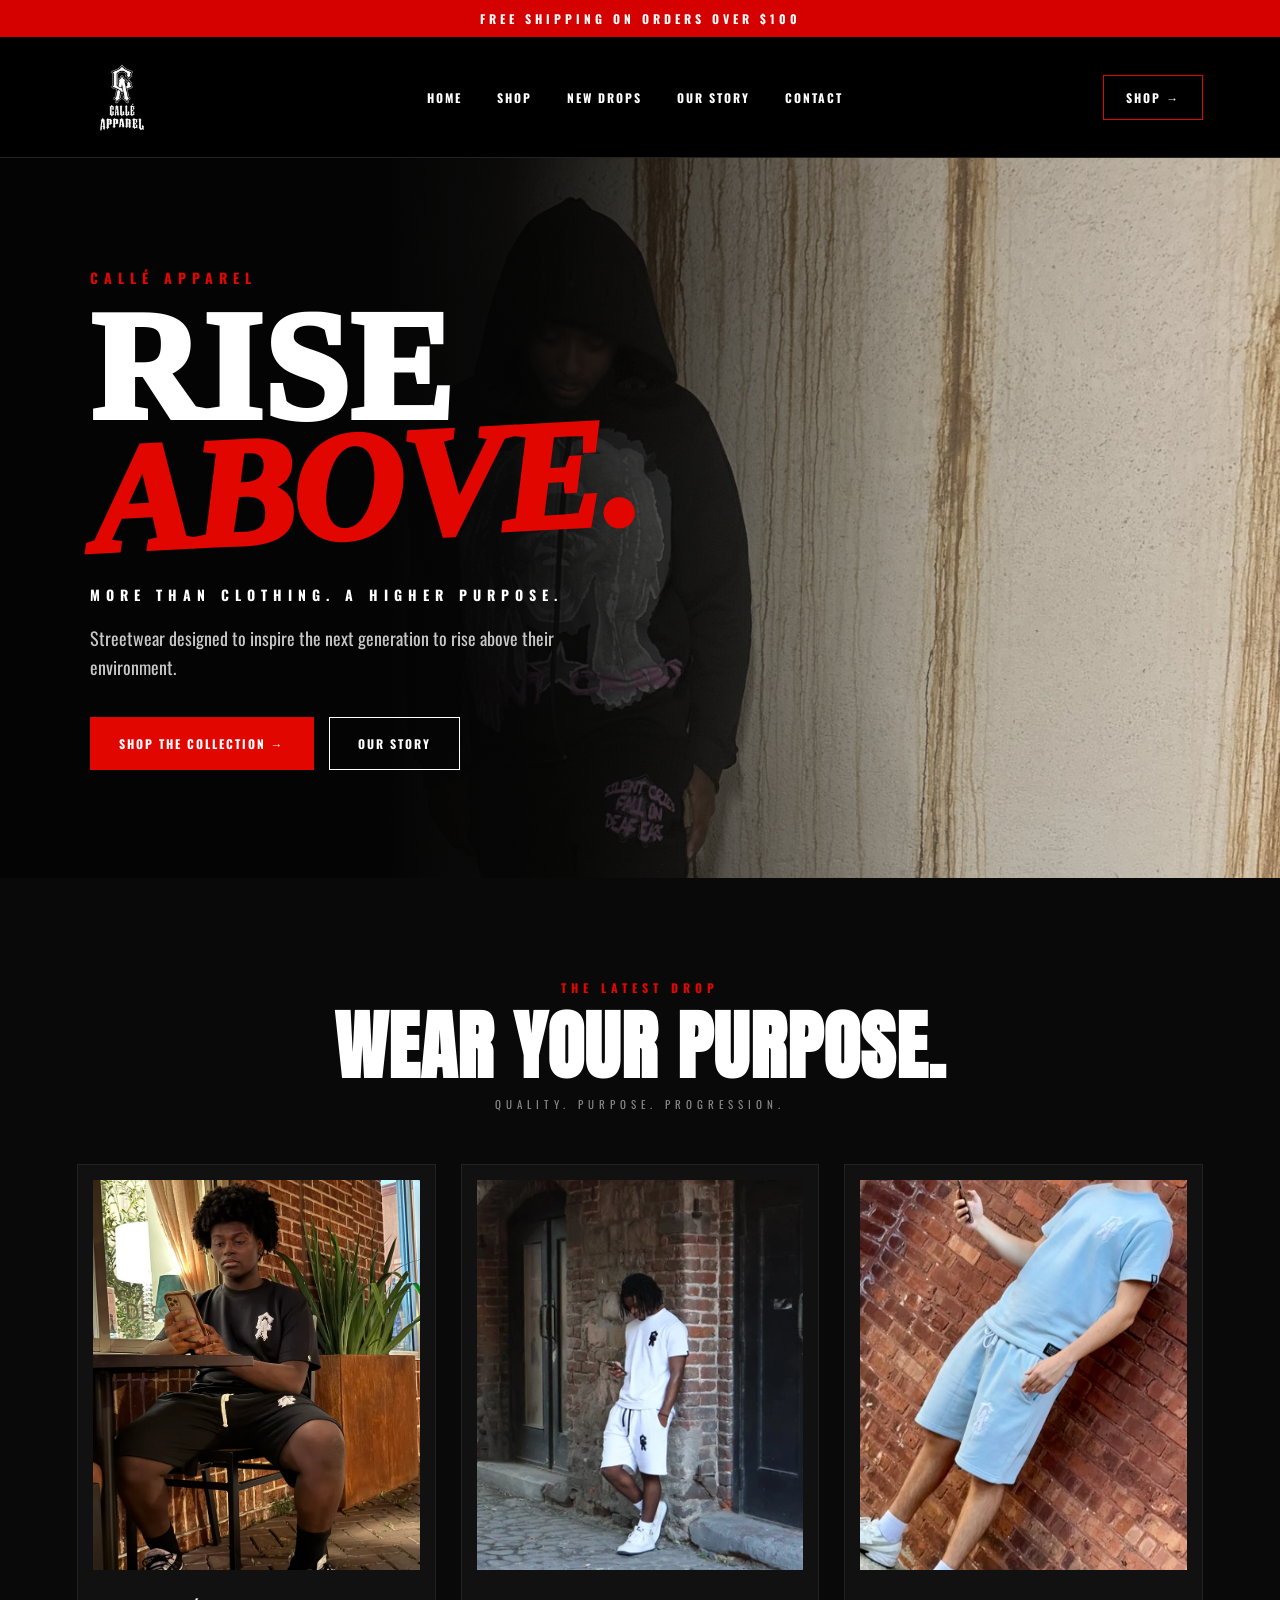
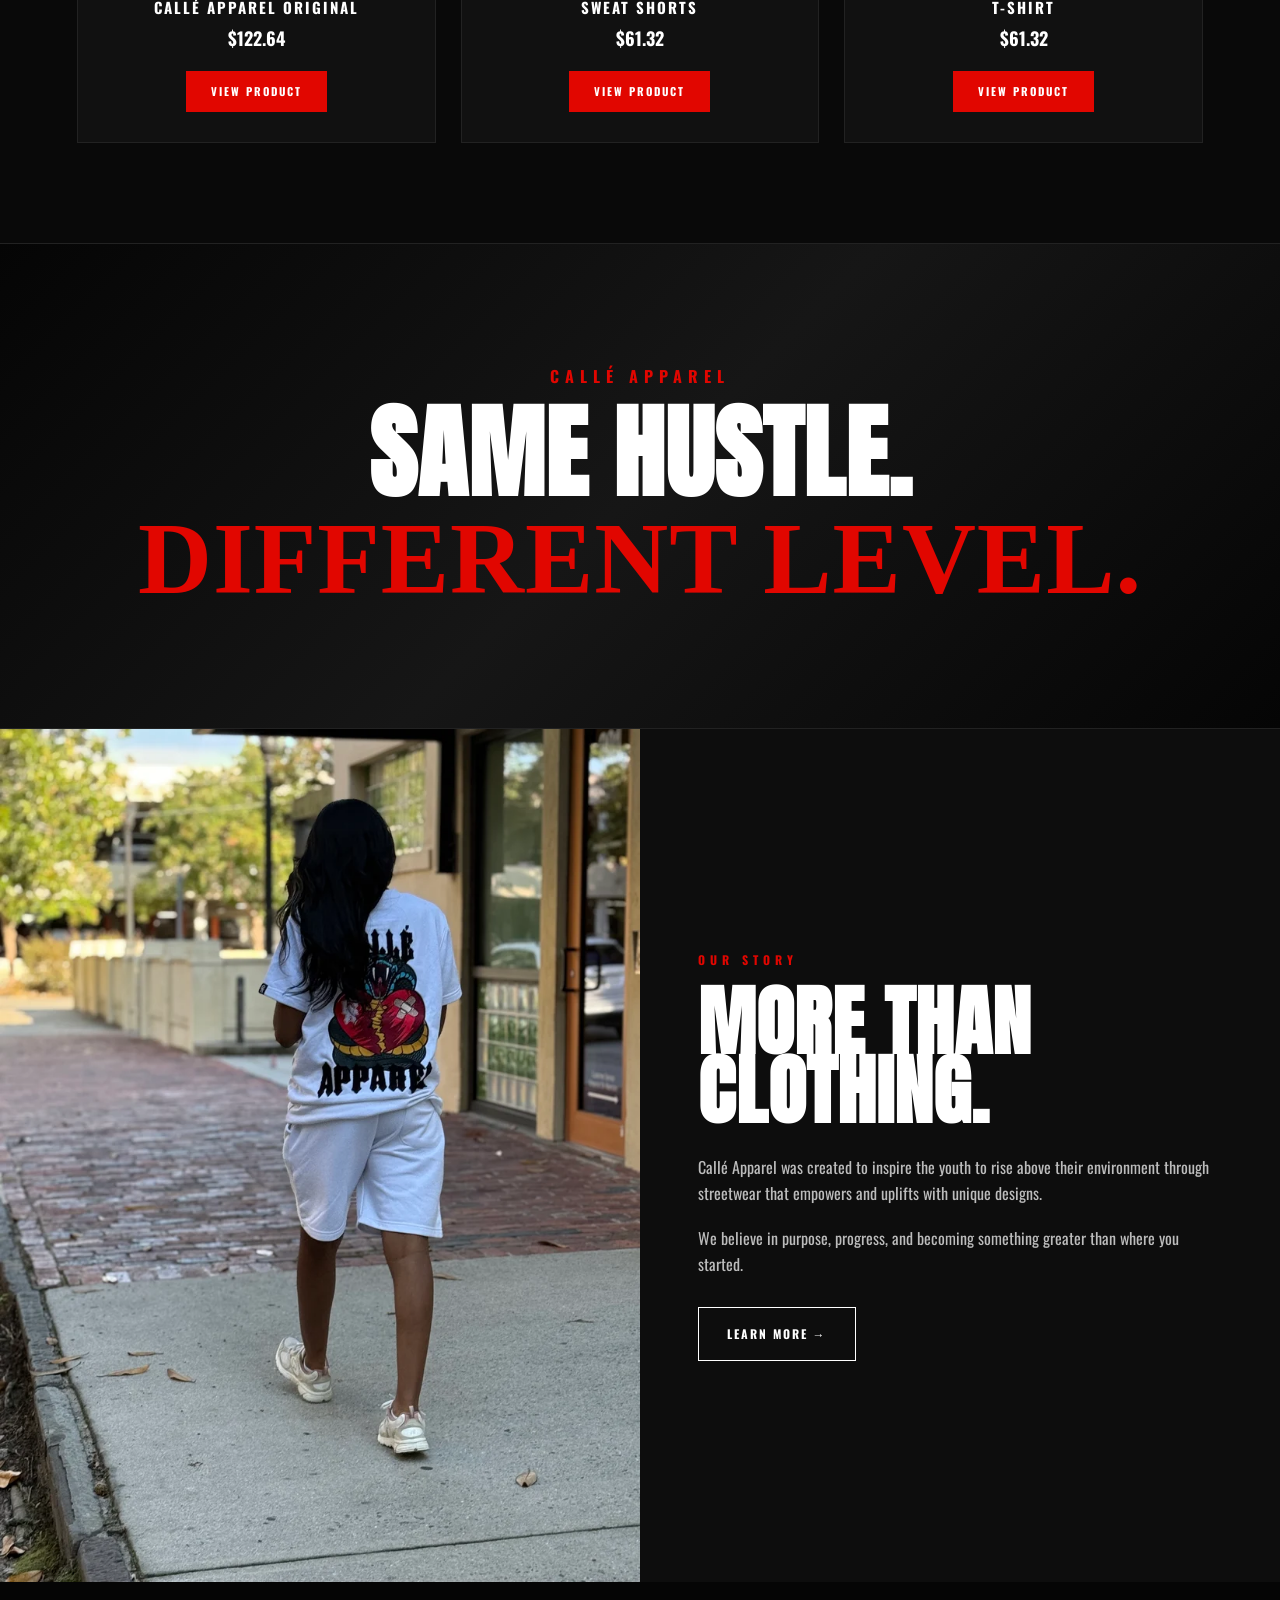
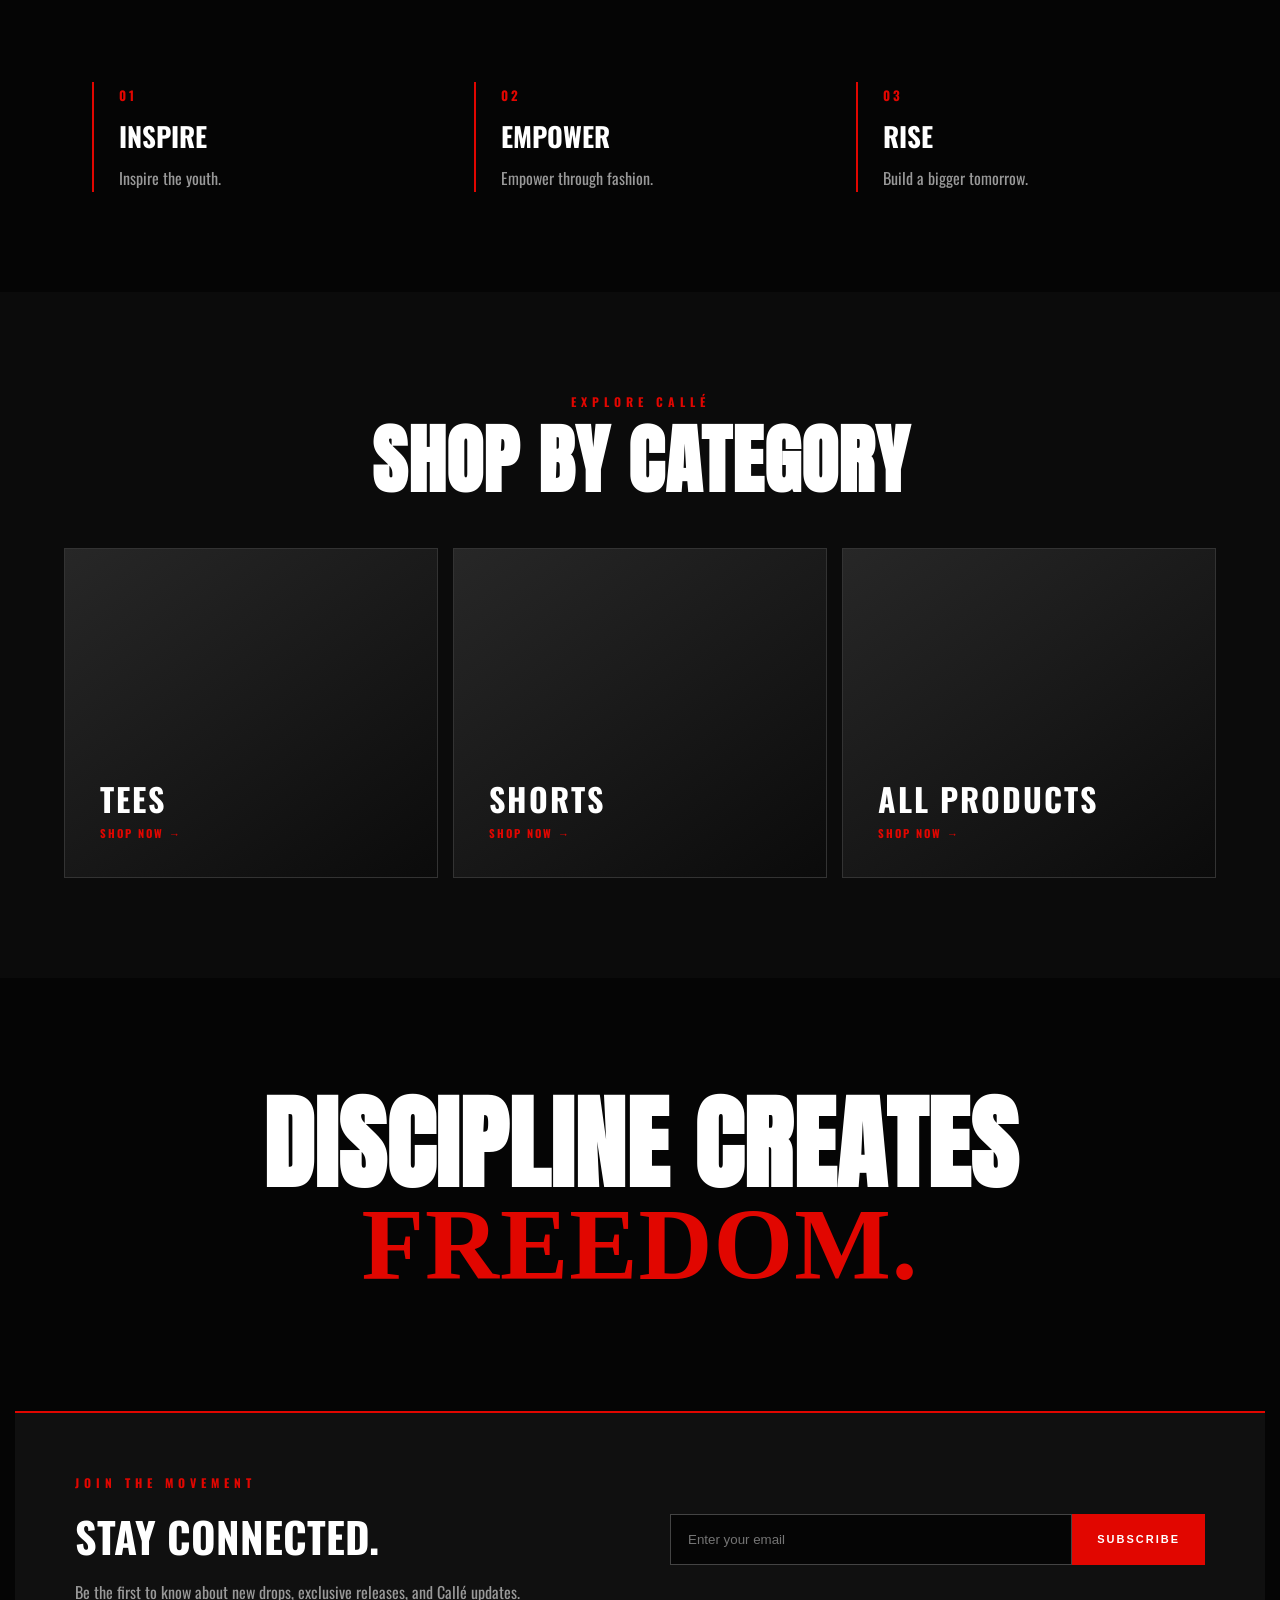
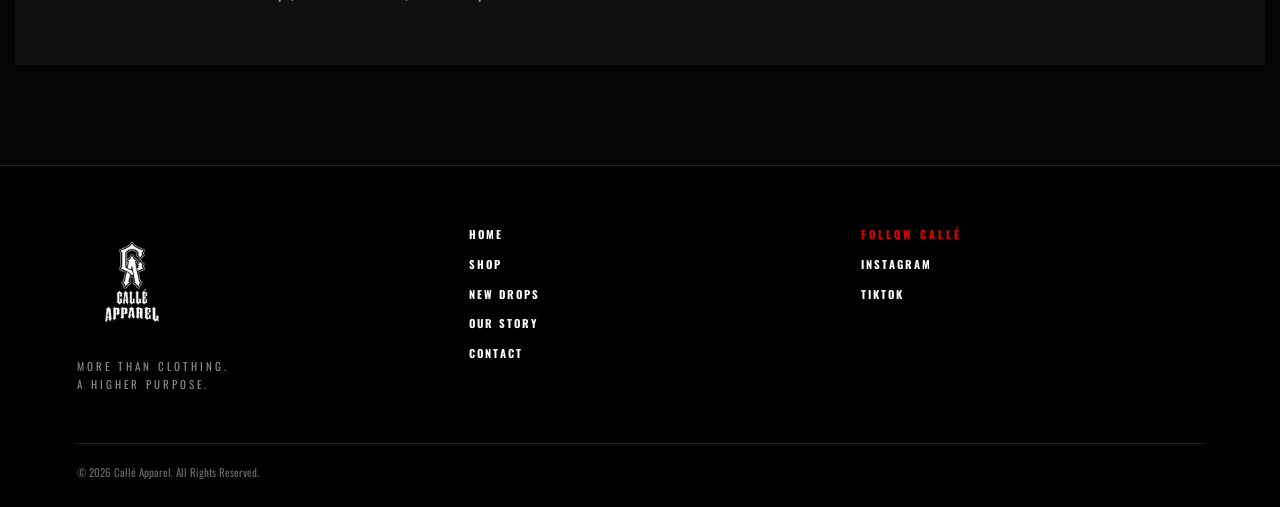
==== commit 541b6d8f: "Update index.html" ====
--- a/index.html
+++ b/index.html
@@ -186,9 +186,9 @@
         <section class="story-section" id="story">
 
             <div class="story-image">
-                <div class="story-image-placeholder">
-                    CALLÉ LIFESTYLE PHOTO
-                </div>
+    <img src="images/calle-back.webp"
+         alt="Callé Apparel lifestyle">
+</div>
             </div>
 
             <div class="story-content">
--- a/style.css
+++ b/style.css
@@ -1338,3 +1338,21 @@
     }
 
 }
+/* REAL PRODUCT PHOTOS */
+
+.product-image {
+    overflow: hidden;
+}
+
+.product-image img {
+    width: 100%;
+    height: 100%;
+    object-fit: cover;
+    object-position: center;
+    display: block;
+    transition: transform 0.4s ease;
+}
+
+.product-card:hover .product-image img {
+    transform: scale(1.04);
+}
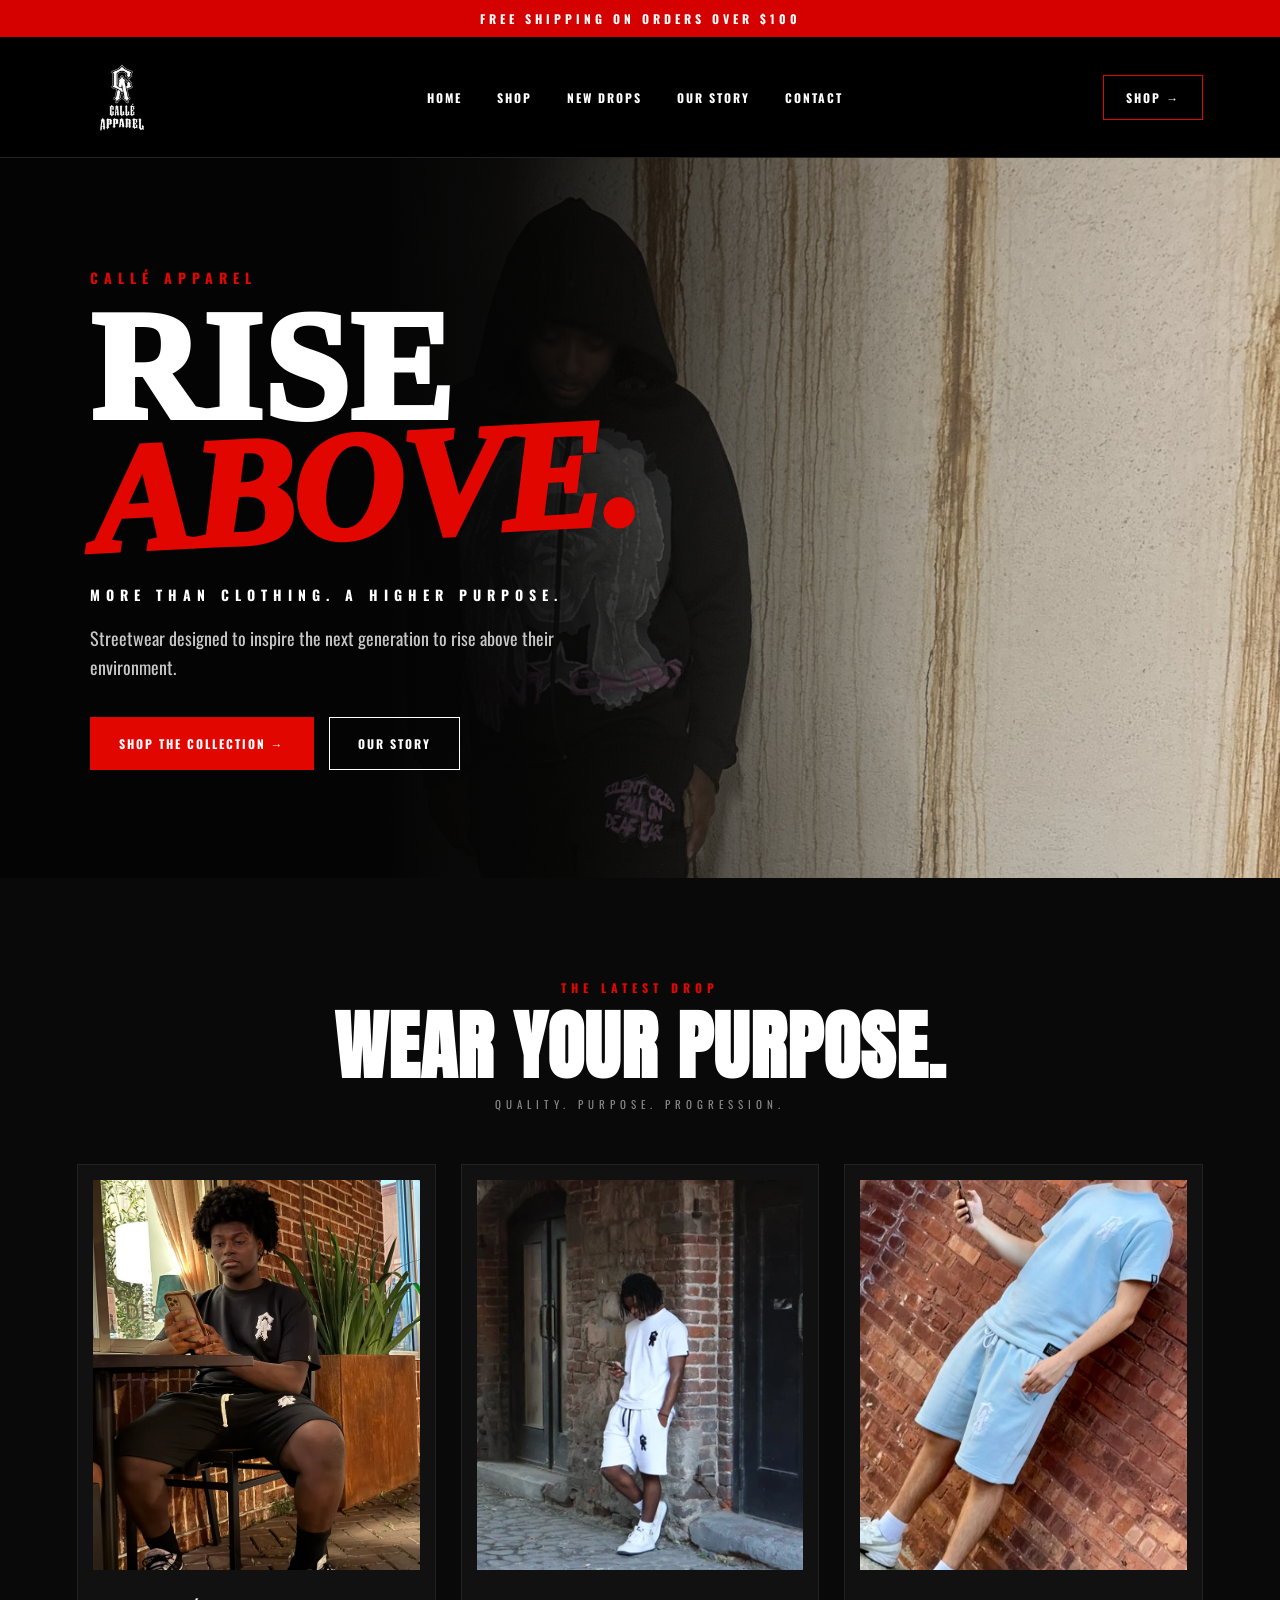
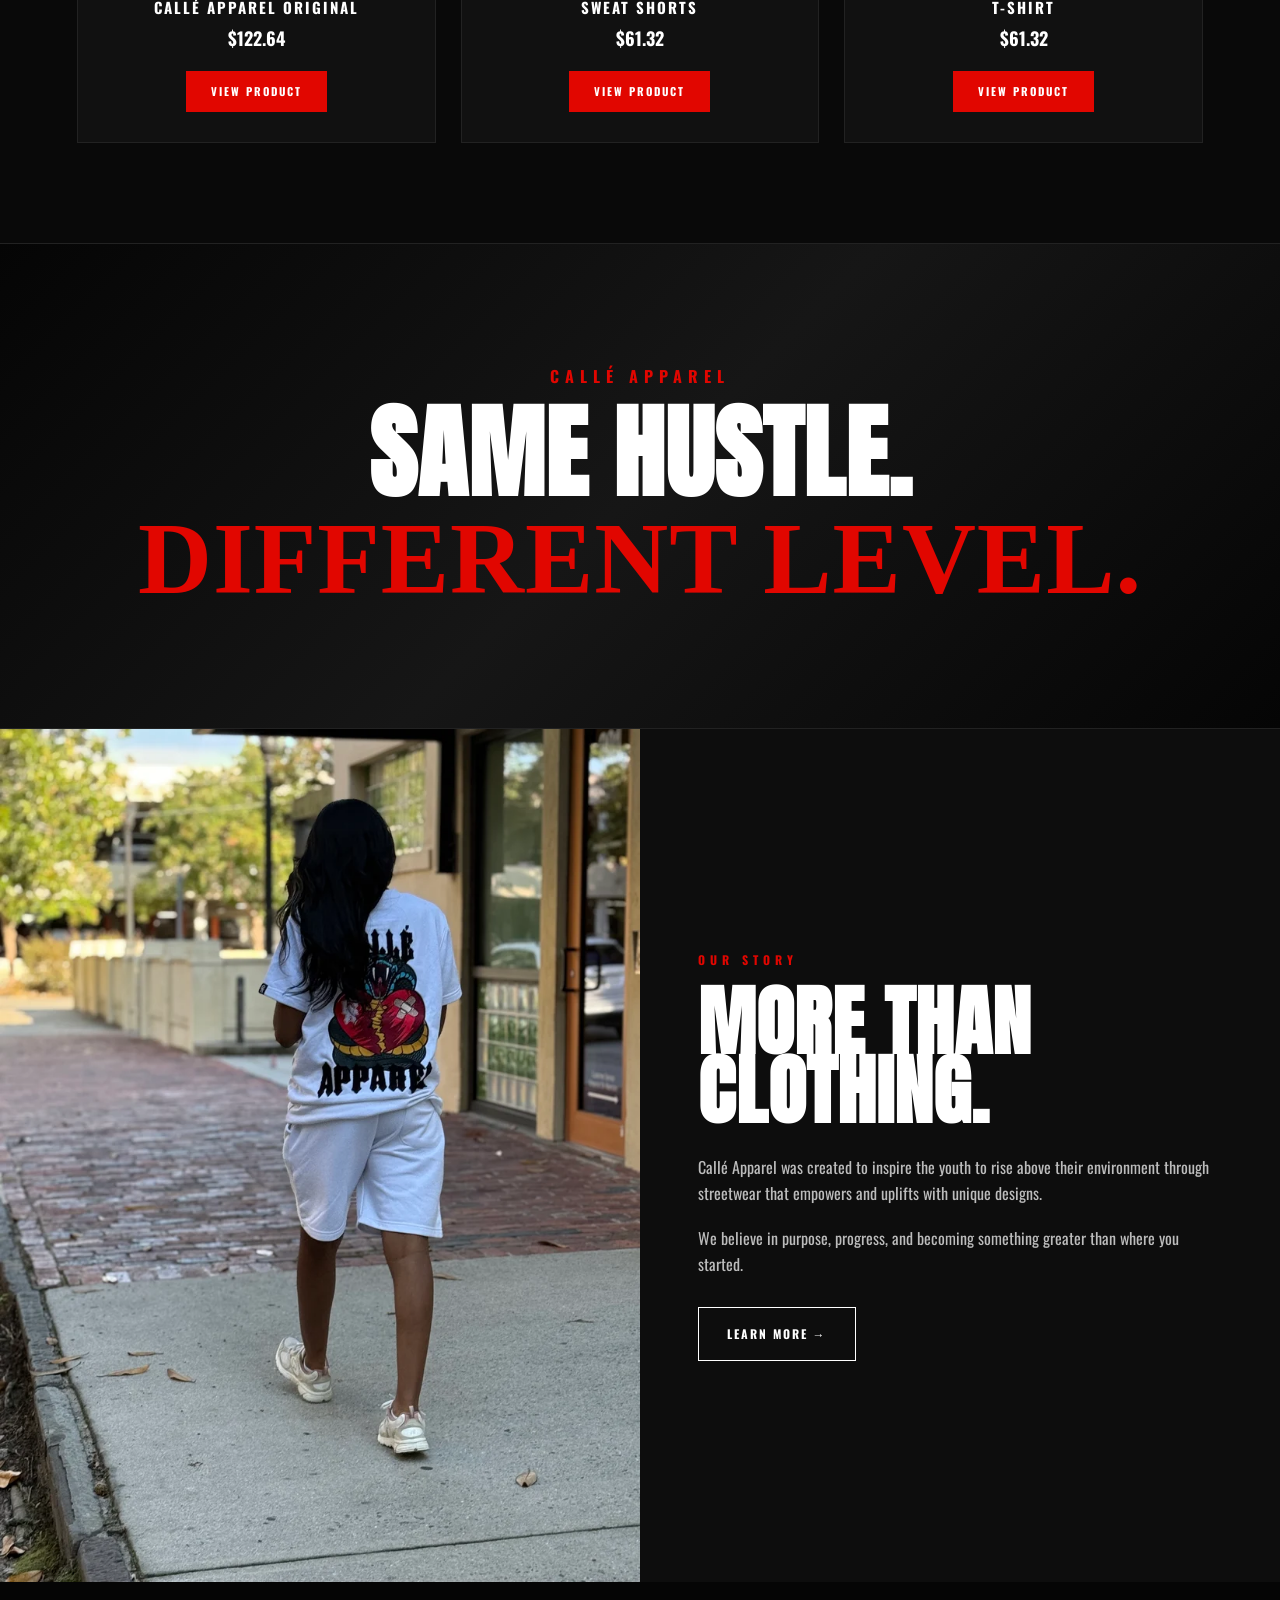
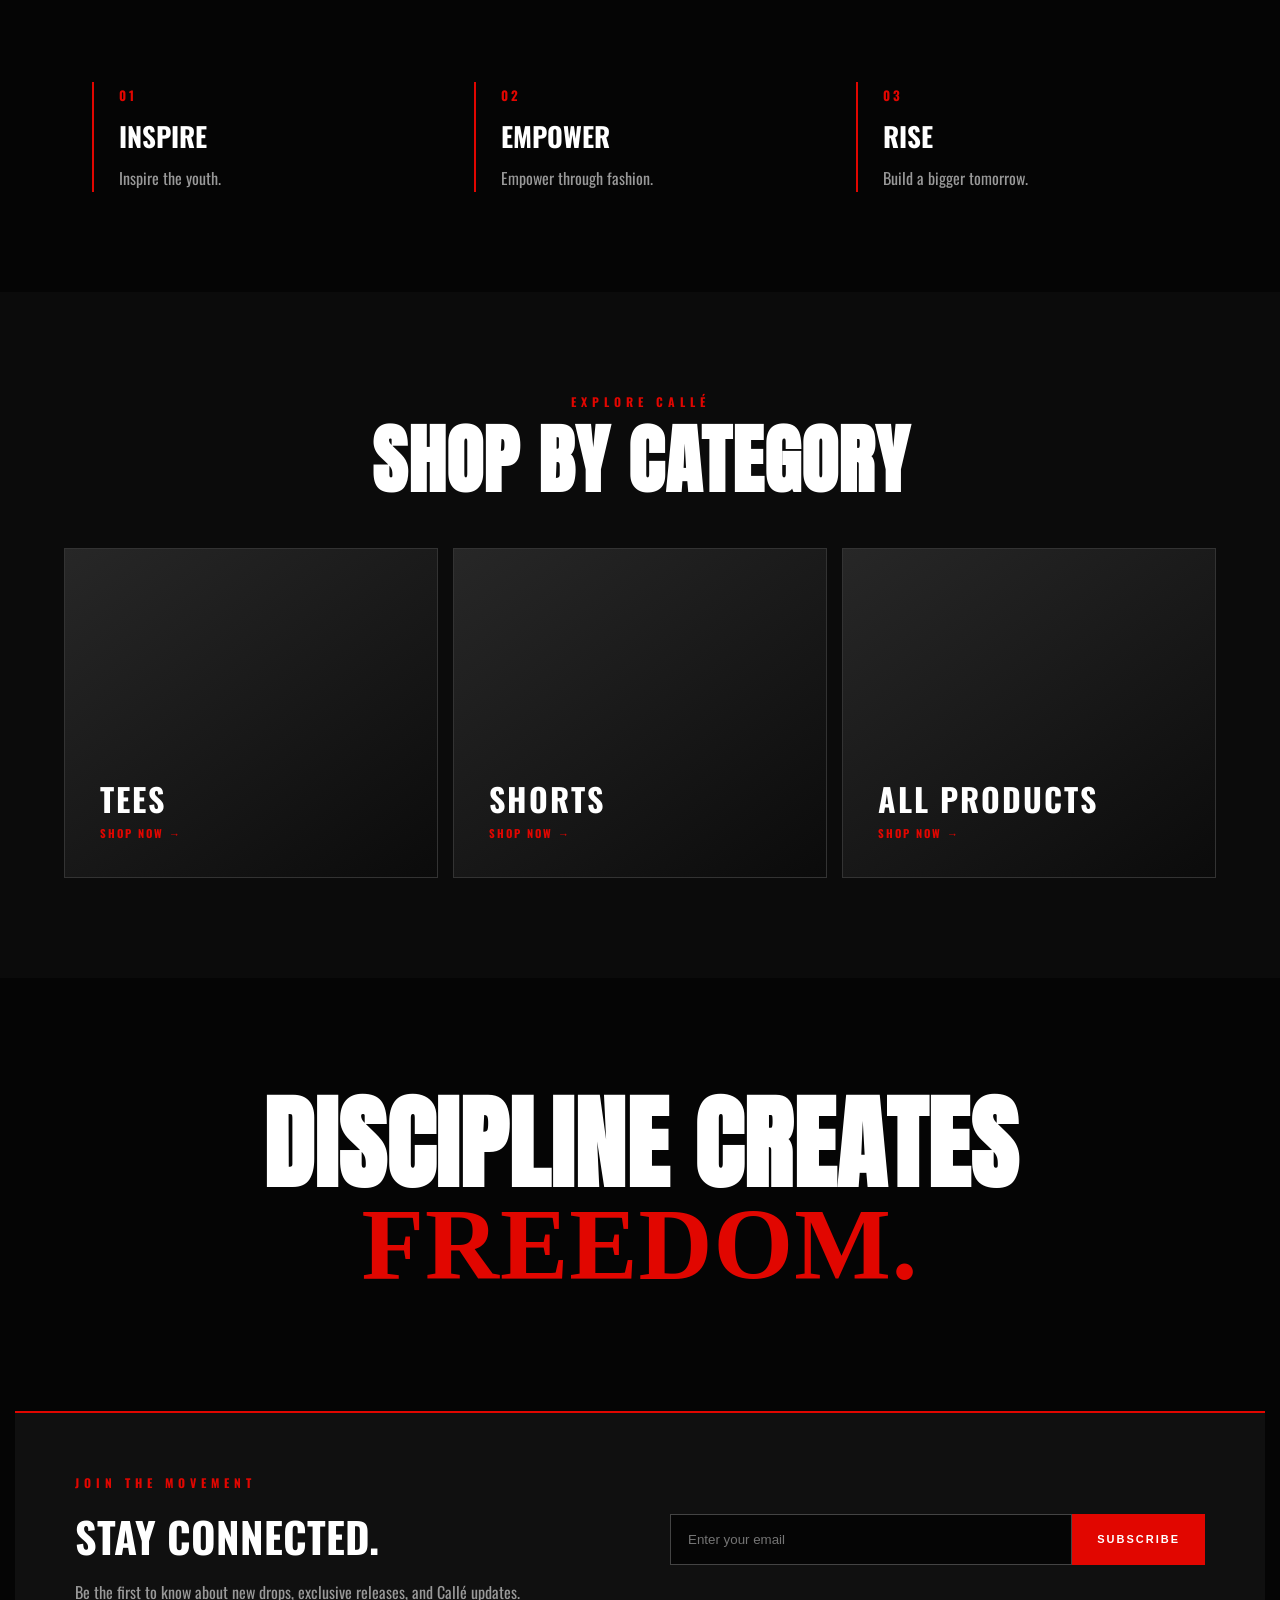
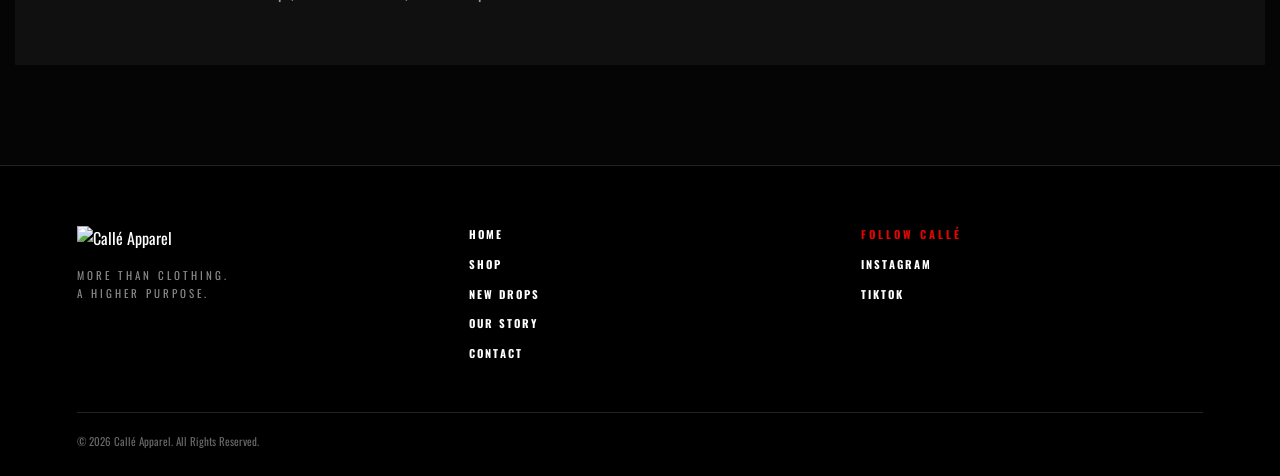
==== commit dcbe97d6: "Update index.html" ====
--- a/index.html
+++ b/index.html
@@ -29,7 +29,7 @@
     <header class="site-header">
 
         <a href="index.html" class="logo">
-            <img src="images/Calle-logo.png.jpg" alt="Callé Apparel">
+            <img src="images/calle-logo.png" alt="Callé Apparel">
         </a>
 
         <nav class="nav-links">
--- a/style.css
+++ b/style.css
@@ -1356,3 +1356,23 @@
 .product-card:hover .product-image img {
     transform: scale(1.04);
 }
+/* OUR STORY PHOTO */
+
+.story-image {
+    overflow: hidden;
+}
+
+.story-image img {
+    width: 100%;
+    height: 100%;
+    min-height: 650px;
+    object-fit: cover;
+    object-position: center;
+    display: block;
+}
+
+@media (max-width: 900px) {
+    .story-image img {
+        min-height: 500px;
+    }
+}
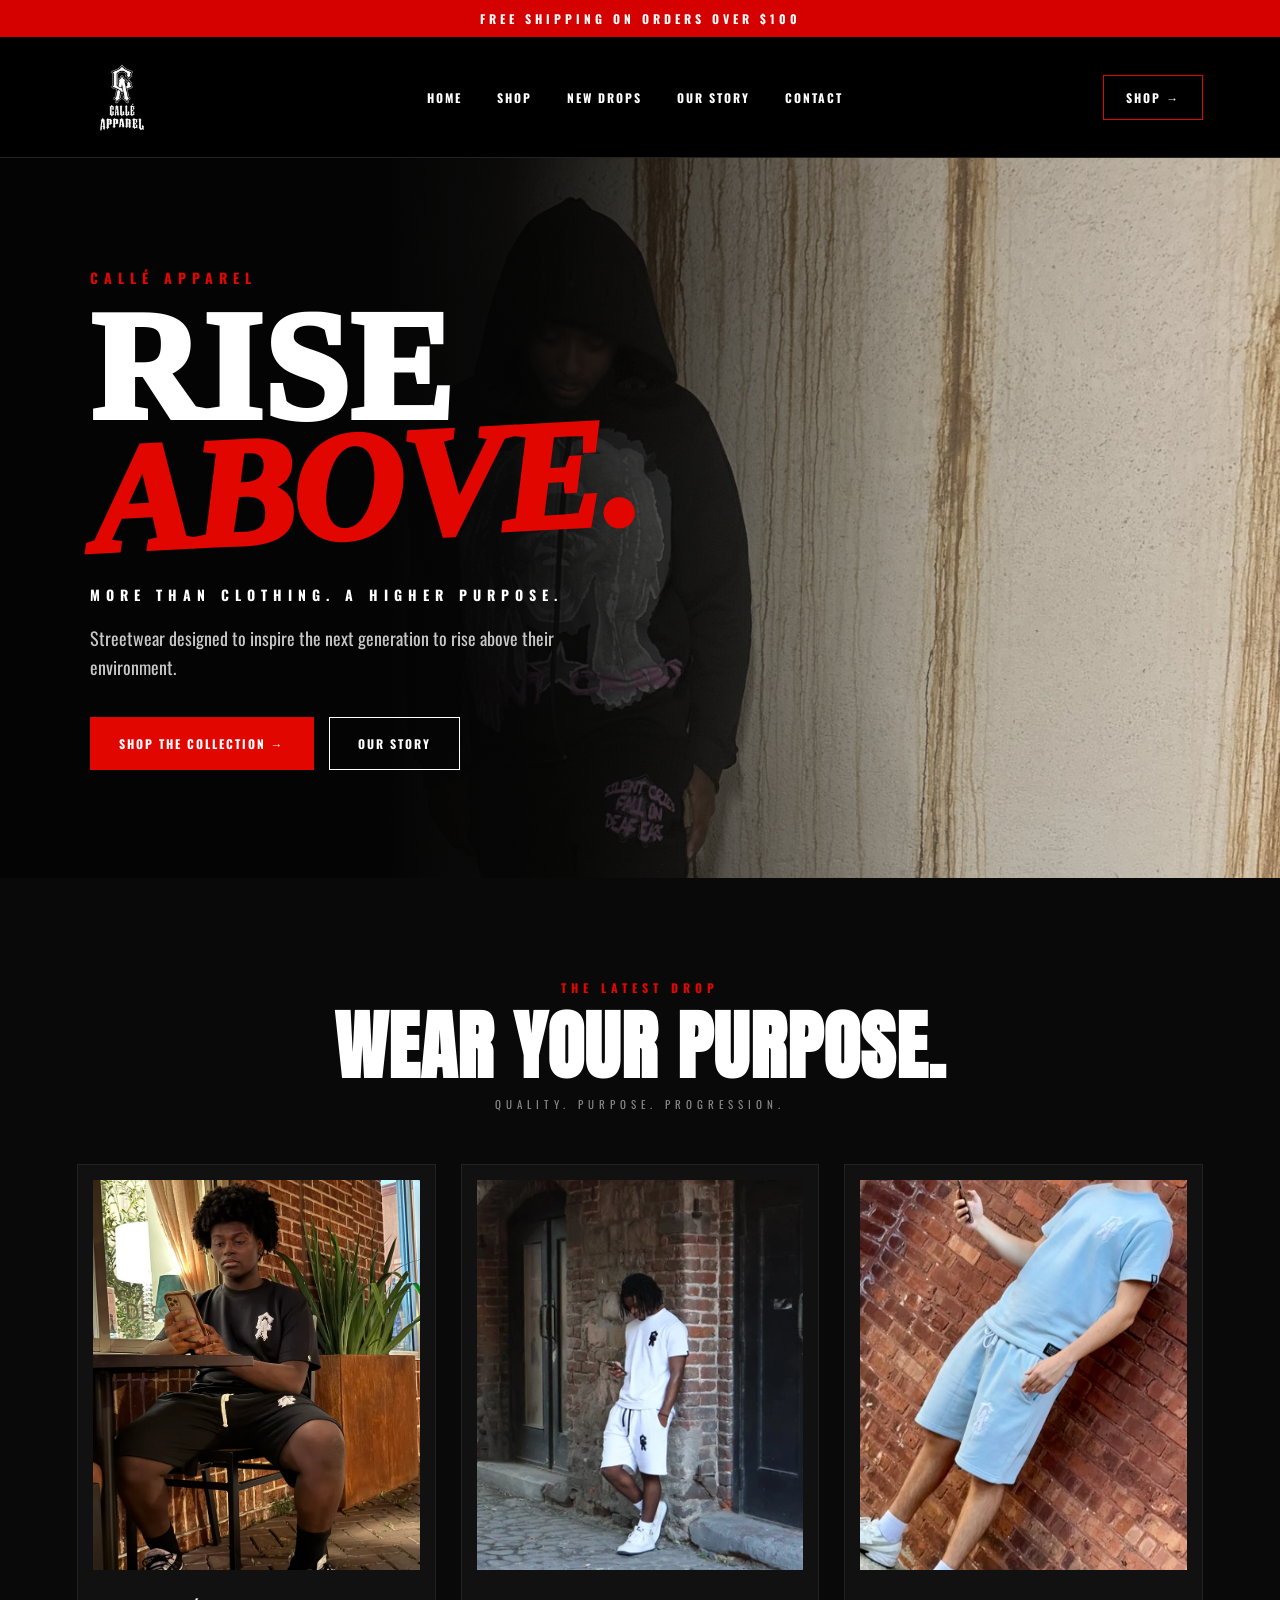
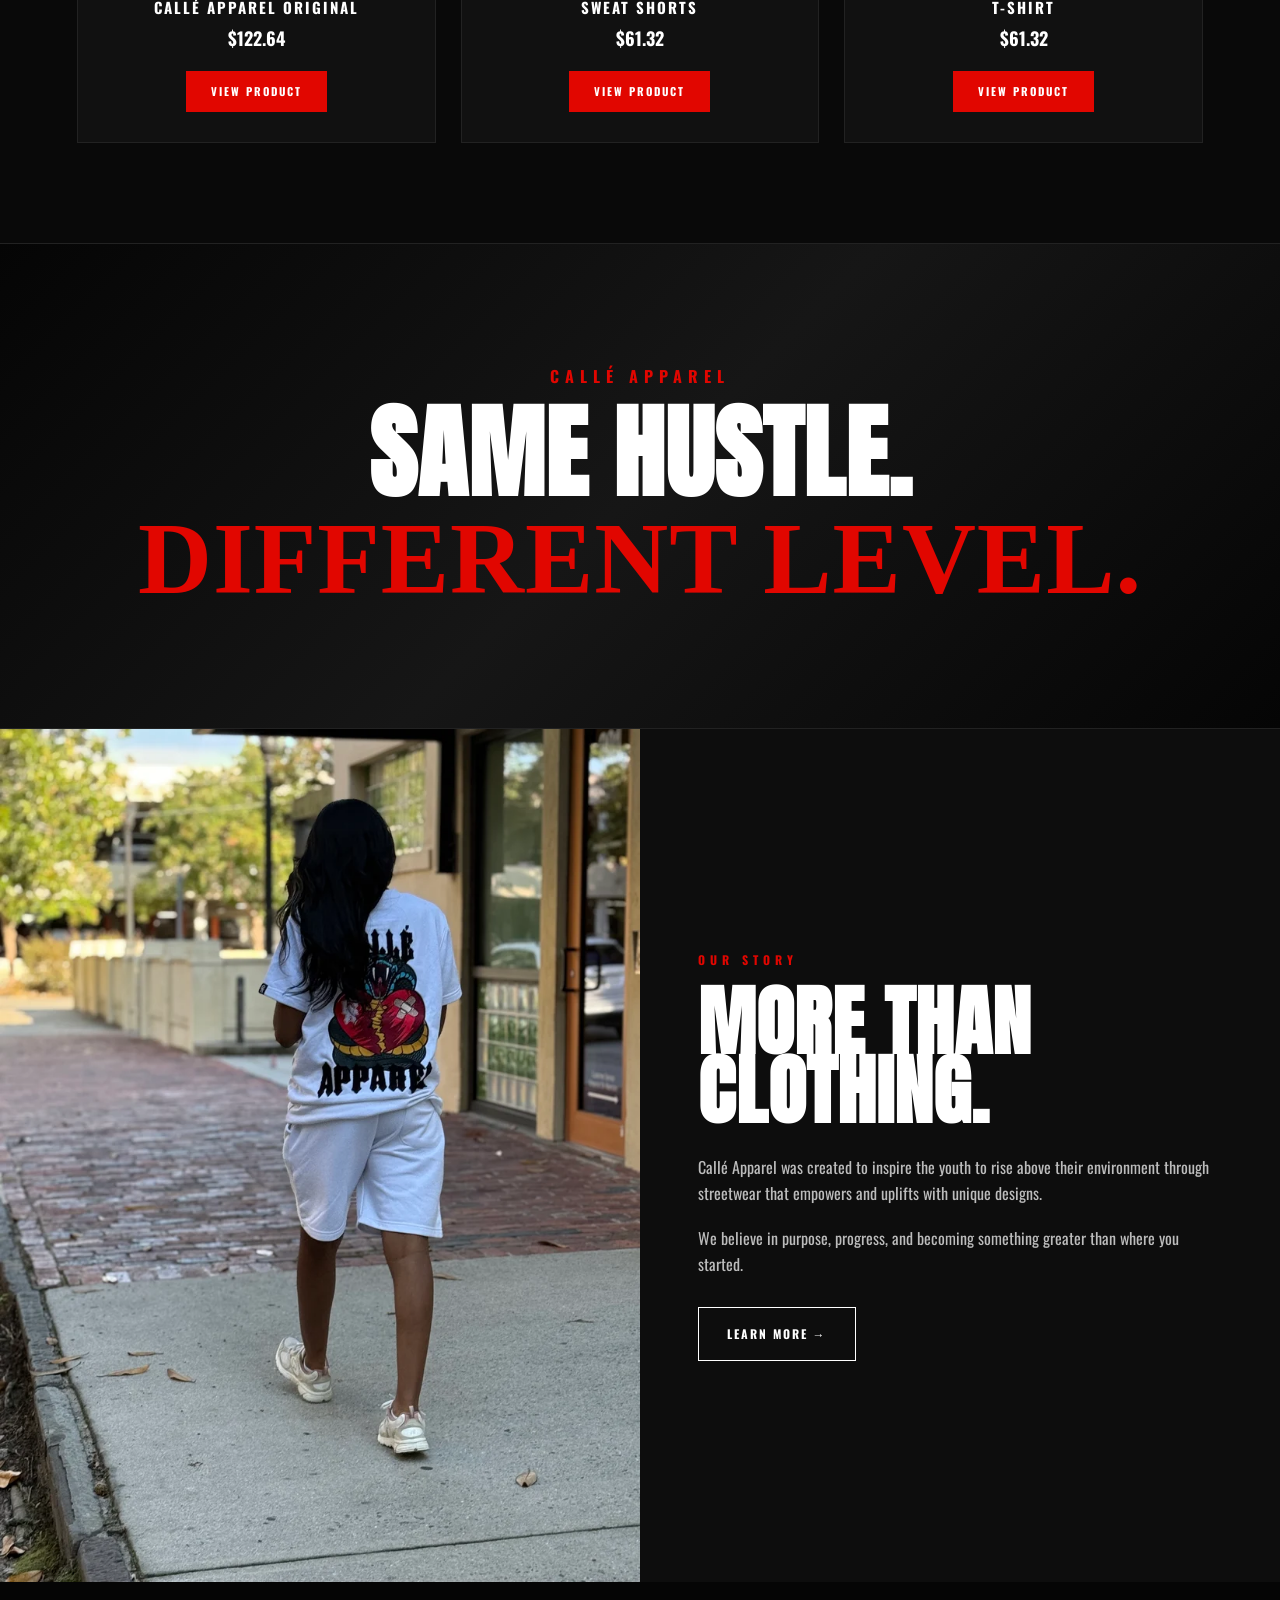
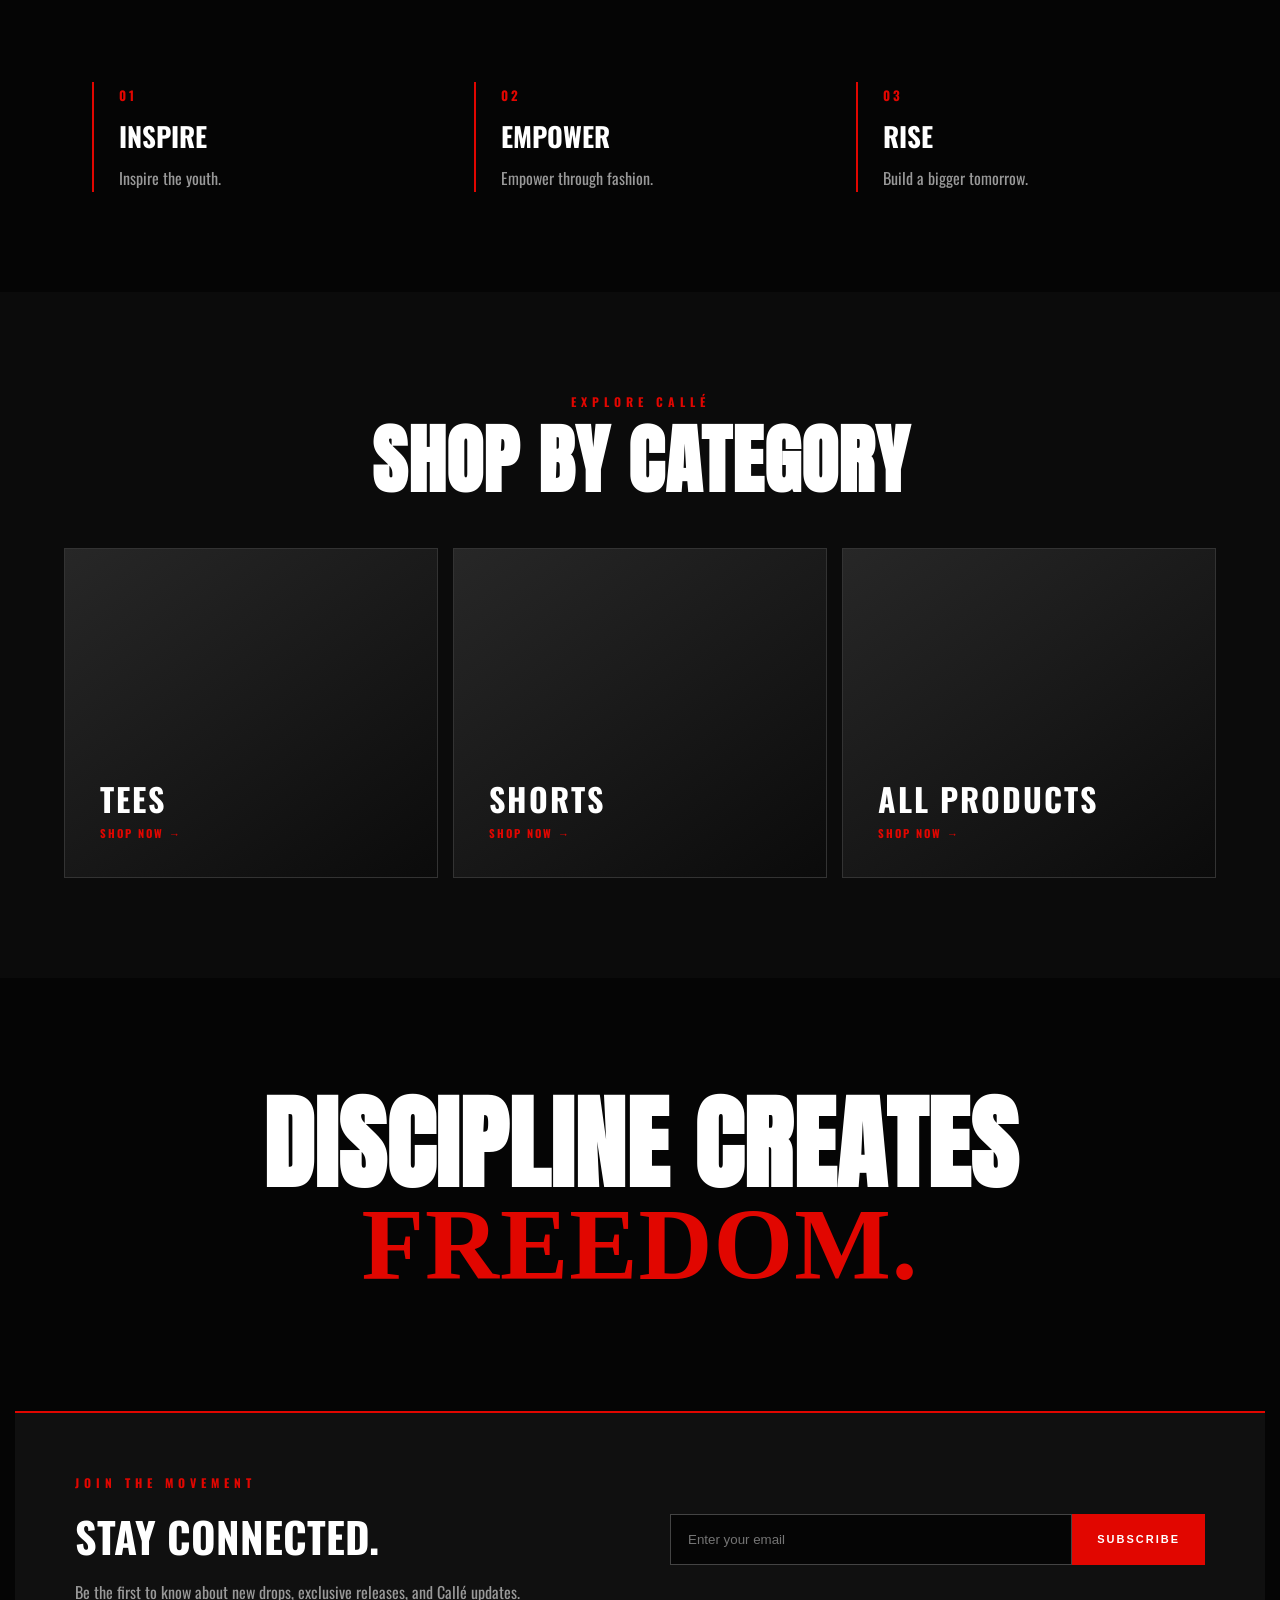
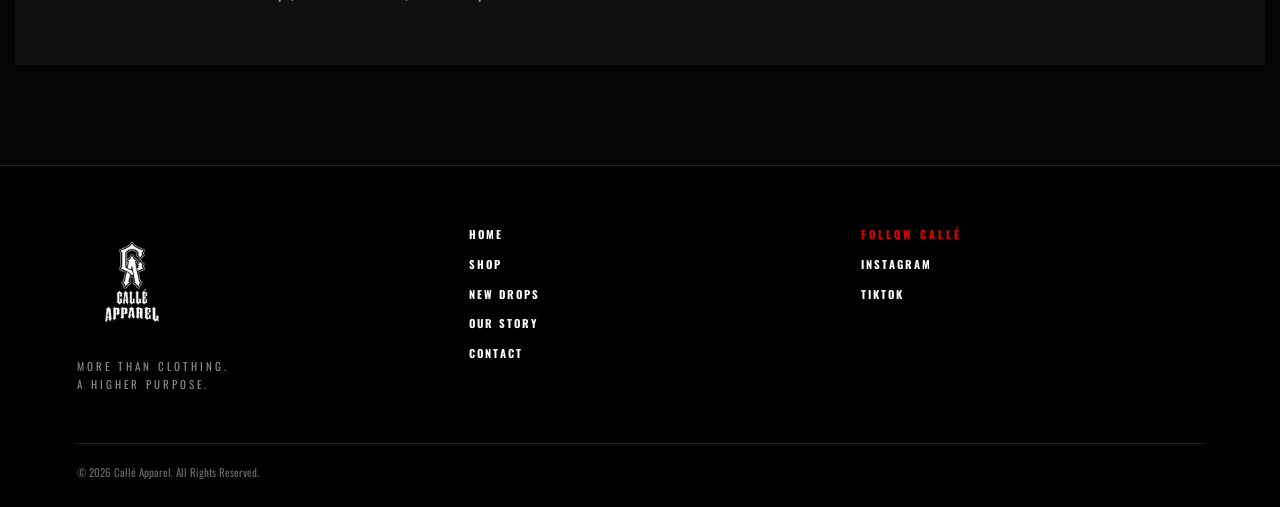
==== commit 0c1b53c9: "Update index.html" ====
--- a/index.html
+++ b/index.html
@@ -333,7 +333,7 @@
 
         <div class="footer-brand">
 
-            <img src="images/Calle-logo.png.jpg" alt="Callé Apparel">
+           <img src="images/calle-logo.png" alt="Callé Apparel">
 
             <p>
                 MORE THAN CLOTHING.<br>
